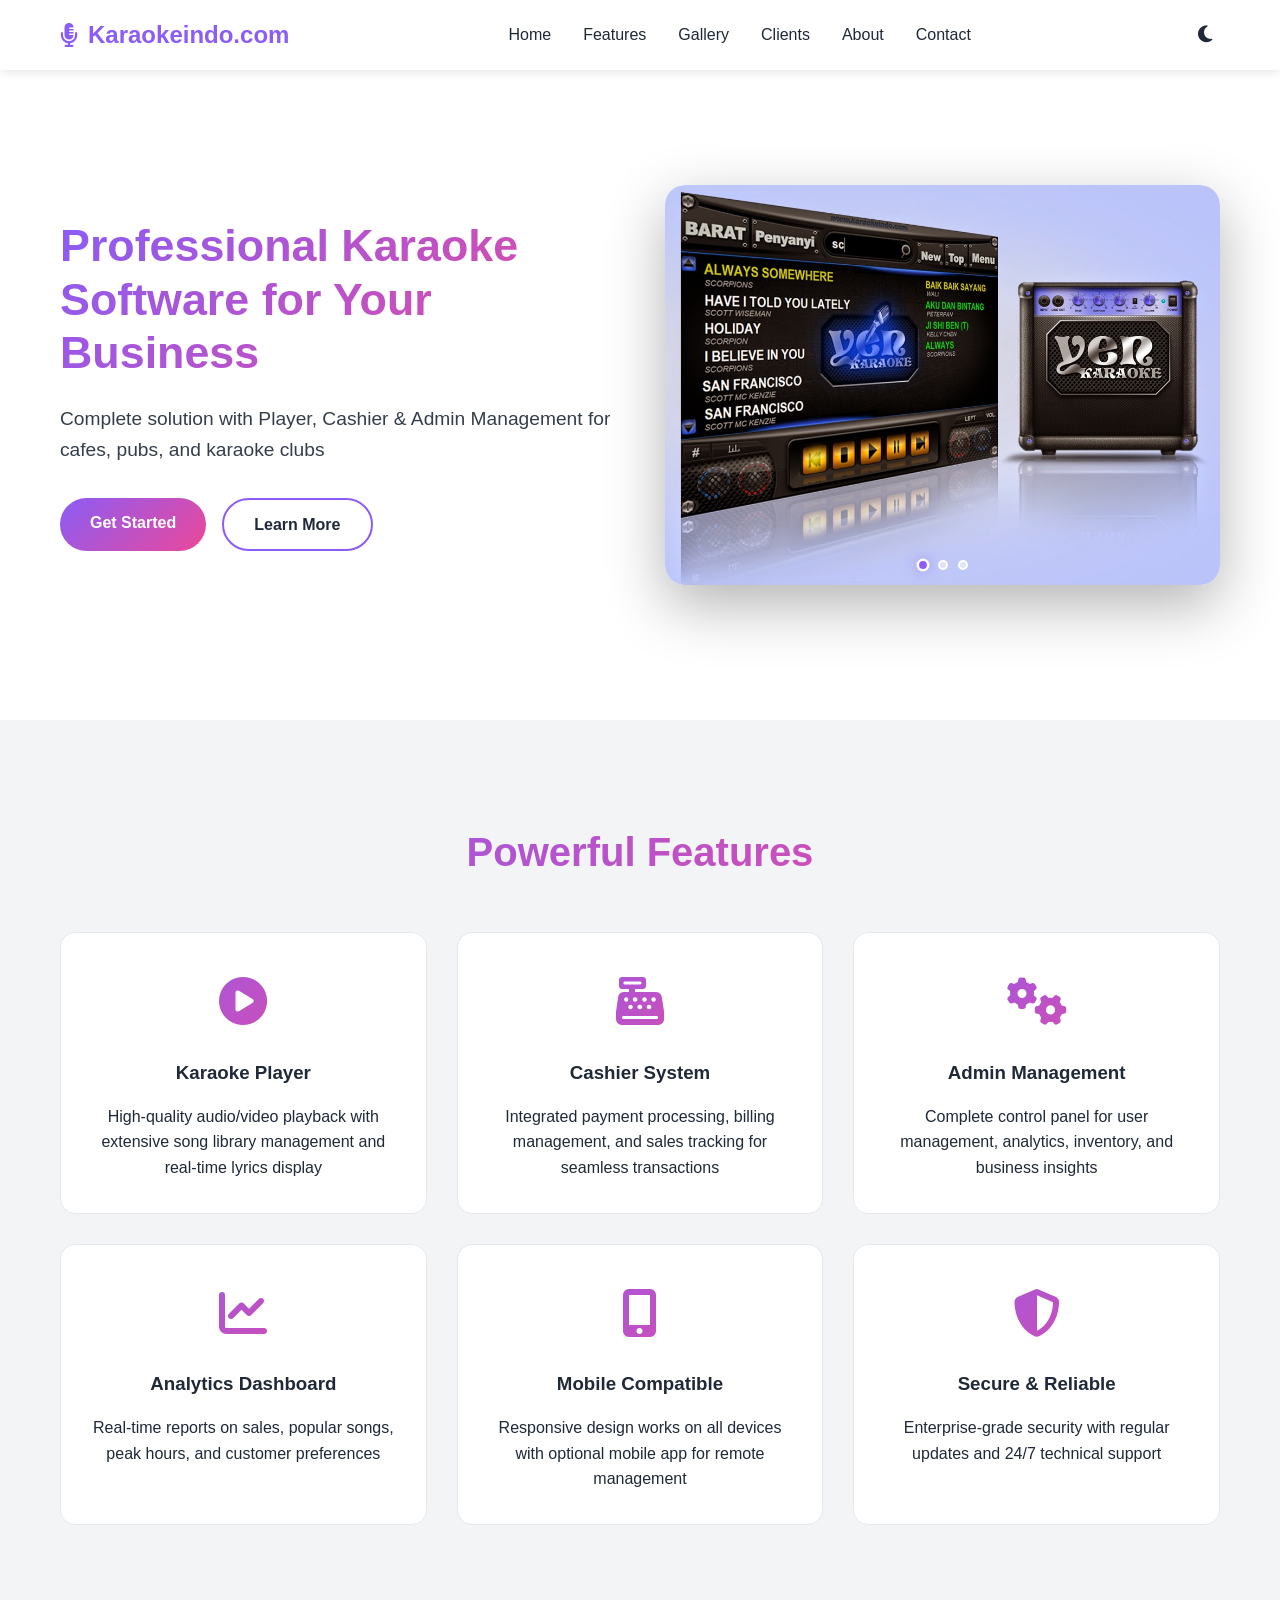
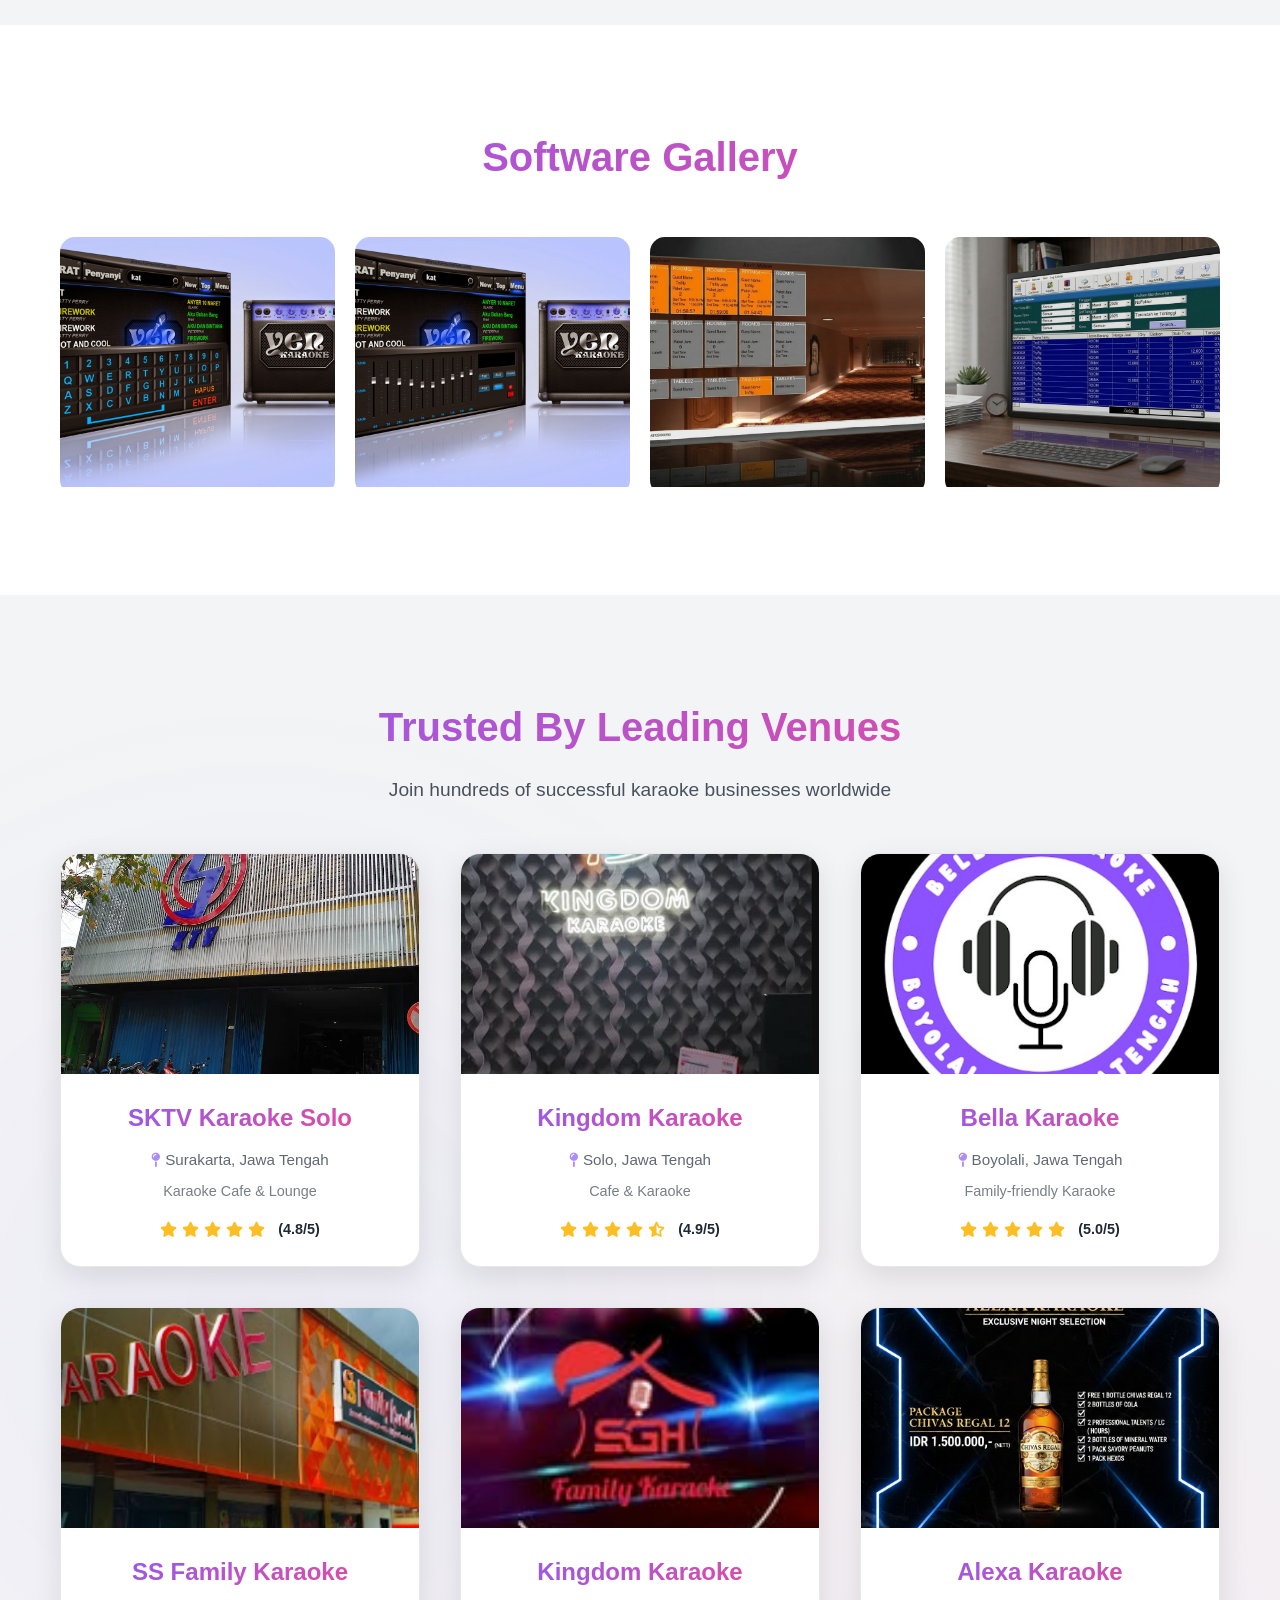
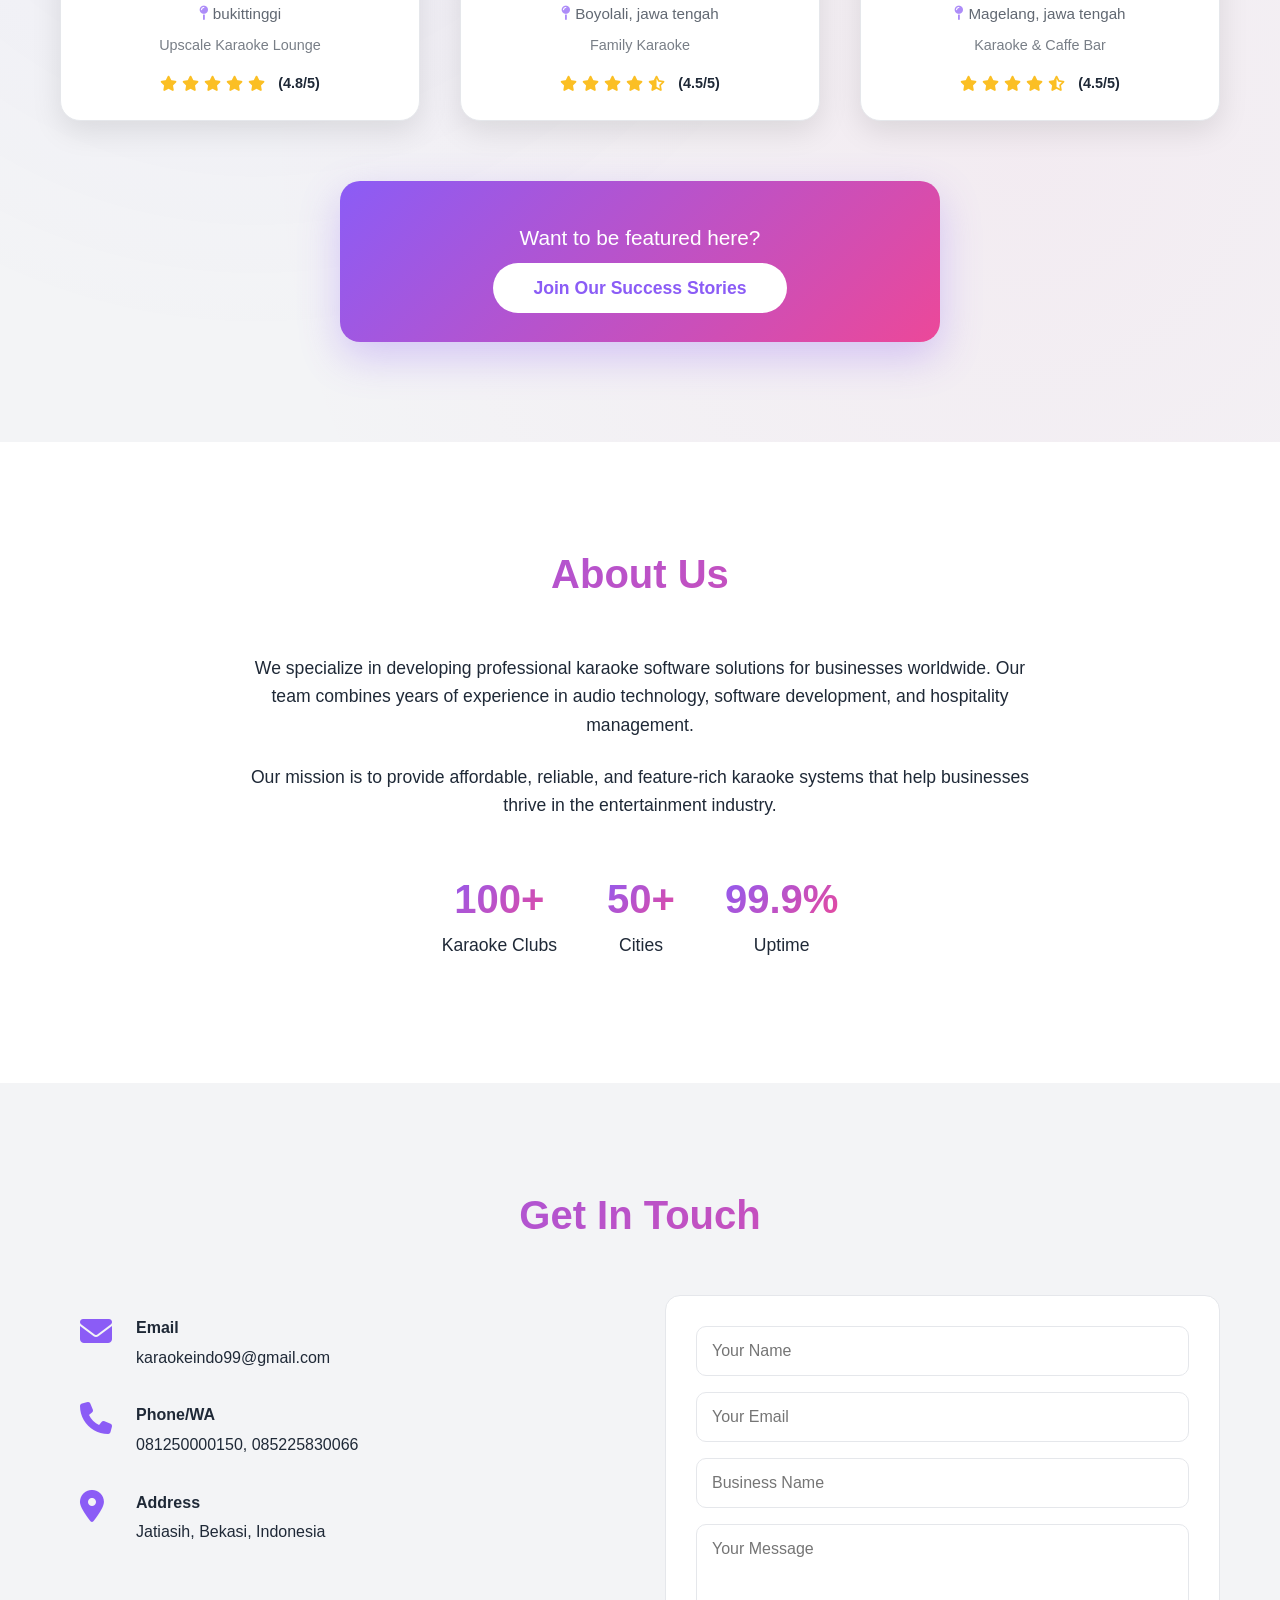
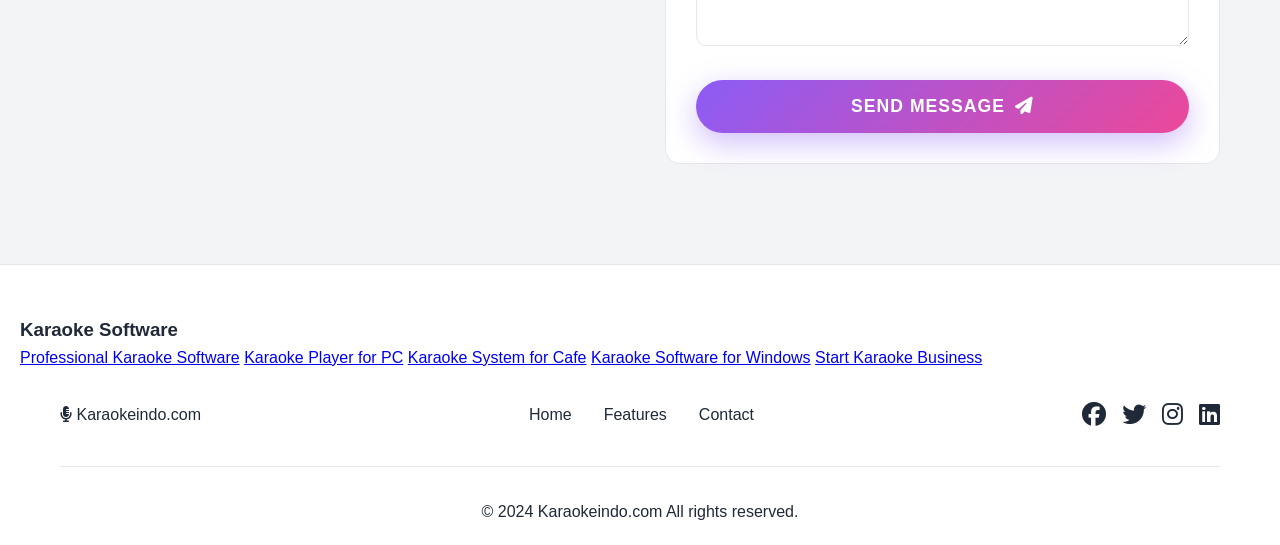
==== index.html @ adefd635 "Update print statement from 'Hello' to 'Goodbye'" ====
<!DOCTYPE html>
<html lang="en">
<head>
    <meta charset="UTF-8">
    <meta name="viewport" content="width=device-width, initial-scale=1.0">
    <meta name="description" content="Professional Karaoke Software for karaoke business.">
    <meta name="keywords" content="karaoke software, karaoke system, karaoke player">
    <meta name="author" content="KaraokeIndo">
    <title>KaraokePro - Professional Karaoke Software Solution</title>
    <link rel="stylesheet" href="style.css">
    <link rel="stylesheet" href="https://cdnjs.cloudflare.com/ajax/libs/font-awesome/6.4.0/css/all.min.css">
</head>
<body>
    <!-- Navigation -->
    <nav class="navbar">
        <div class="nav-container">
            <div class="logo">
                <i class="fas fa-microphone-alt"></i>
                <span>Karaokeindo.com</span>
            </div>
            <ul class="nav-menu">
                <li><a href="#home">Home</a></li>
                <li><a href="#features">Features</a></li>
                <li><a href="#gallery">Gallery</a></li>
                <li><a href="#clients">Clients</a></li>
                <li><a href="#about">About</a></li>
                <li><a href="#contact">Contact</a></li>
            </ul>
            <button class="theme-toggle" id="themeToggle" type="button" aria-label="Toggle theme">
                <i class="fas fa-moon"></i>
            </button>
            <div class="hamburger">
                <span></span>
                <span></span>
                <span></span>
            </div>
        </div>
    </nav>

    <!-- Hero Section -->
    <section id="home" class="hero">
        <div class="hero-content">
            <h1>Professional Karaoke Software for Your Business</h1>
            <p>Complete solution with Player, Cashier & Admin Management for cafes, pubs, and karaoke clubs</p>
            <div class="hero-buttons">
                <a href="#contact" class="btn btn-primary">Get Started</a>
                <a href="#features" class="btn btn-secondary">Learn More</a>
            </div>
        </div>
        
        <!-- Image Slider -->
        <div class="hero-image">
            <div class="image-slider">
                <div class="slider-image active">
                    <img src="images/Software Karaoke.jpg" alt="Karaoke Software">
                </div>
                <div class="slider-image">
                    <img src="images/Software Karaoke1.jpg" alt="Player Interface">
                </div>
                <div class="slider-image">
                    <img src="images/Software Karaoke2.jpg" alt="Cashier Dashboard">
                </div>
            </div>
            
            <!-- Image Slider Dots -->
            <div class="image-slider-dots">
                <span class="dot active" onclick="currentImage(1)"></span>
                <span class="dot" onclick="currentImage(2)"></span>
                <span class="dot" onclick="currentImage(3)"></span>
            </div>
        </div>
    </section>

    <!-- Features Section -->
    <section id="features" class="features">
        <div class="container">
            <h2 class="section-title">Powerful Features</h2>
            <div class="features-grid">
                <div class="feature-card">
                    <div class="feature-icon">
                        <i class="fas fa-play-circle"></i>
                    </div>
                    <h3>Karaoke Player</h3>
                    <p>High-quality audio/video playback with extensive song library management and real-time lyrics display</p>
                </div>
                <div class="feature-card">
                    <div class="feature-icon">
                        <i class="fas fa-cash-register"></i>
                    </div>
                    <h3>Cashier System</h3>
                    <p>Integrated payment processing, billing management, and sales tracking for seamless transactions</p>
                </div>
                <div class="feature-card">
                    <div class="feature-icon">
                        <i class="fas fa-cogs"></i>
                    </div>
                    <h3>Admin Management</h3>
                    <p>Complete control panel for user management, analytics, inventory, and business insights</p>
                </div>
                <div class="feature-card">
                    <div class="feature-icon">
                        <i class="fas fa-chart-line"></i>
                    </div>
                    <h3>Analytics Dashboard</h3>
                    <p>Real-time reports on sales, popular songs, peak hours, and customer preferences</p>
                </div>
                <div class="feature-card">
                    <div class="feature-icon">
                        <i class="fas fa-mobile-alt"></i>
                    </div>
                    <h3>Mobile Compatible</h3>
                    <p>Responsive design works on all devices with optional mobile app for remote management</p>
                </div>
                <div class="feature-card">
                    <div class="feature-icon">
                        <i class="fas fa-shield-alt"></i>
                    </div>
                    <h3>Secure & Reliable</h3>
                    <p>Enterprise-grade security with regular updates and 24/7 technical support</p>
                </div>
            </div>
        </div>
    </section>

    <!-- Gallery Section -->
    <section id="gallery" class="gallery">
        <div class="container">
            <h2 class="section-title">Software Gallery</h2>
            <div class="gallery-grid">
                <div class="gallery-item">
                    <img src="images/Software Karaoke2.jpg" alt="Player Interface">
                    <div class="gallery-overlay">
                        <h4>Player Interface</h4>
                    </div>
                </div>
                <div class="gallery-item">
                    <img src="images/Software Karaoke1.jpg" alt="Player Interface">
                    <div class="gallery-overlay">
                        <h4>Player Interface</h4>
                    </div>
                </div>
                <div class="gallery-item">
                    <img src="images/KasirKaraoke.jpg" alt="Cashier Dashboard">
                    <div class=" gallery-overlay">
                        <h4>Cashier Dashboard</h4>
                    </div>
                </div>
                <div class="gallery-item">
                    <img src="images/AdminKaraoke.jpg" alt="Admin Panel">
                    <div class="gallery-overlay">
                        <h4>Admin Panel</h4>
                    </div>
                </div>
                <!-- <div class="gallery-item">
                    <img src="gallery4.jpg" alt="Analytics">
                    <div class="gallery-overlay">
                        <h4>Analytics</h4>
                    </div> -->
                </div>
            </div>
        </div>
    </section>

    <!-- Clients Section -->
    <section id="clients" class="clients">
        <div class="container">
            <h2 class="section-title">Trusted By Leading Venues</h2>
            <p class="section-subtitle">Join hundreds of successful karaoke businesses worldwide</p>
            
            <div class="clients-grid">
                <!-- Client 1 -->
                <div class="client-card">
                    <div class="client-image">
                        <img src="clients/SKTV_solo.jpg" alt="SKTV Karaoke Solo">
                        <div class="client-overlay">
                            <div class="client-links">
                                <a href="https://maps.app.goo.gl/Pt4Yz8JXYaVW2ELu6" target="_blank" title="View on Google Maps">
                                    <i class="fas fa-map-marker-alt"></i>
                                </a>
                                <a href="https://www.instagram.com/sktv.karaoke/" target="_blank" title="Instagram">
                                    <i class="fab fa-instagram"></i>
                                </a>
                                <a href="https://www.facebook.com/sktv.purwosari.solo" target="_blank" title="Facebook">
                                    <i class="fab fa-facebook"></i>
                                </a>
                                <a href="https://share.google/3PrW9IiRfuXzG1pFW" target="_blank" title="Website">
                                    <i class="fas fa-globe"></i>
                                </a>
                            </div>
                        </div>
                    </div>
                    <div class="client-info">
                        <h3>SKTV Karaoke Solo</h3>
                        <p class="client-location"><i class="fas fa-map-pin"></i> Surakarta, Jawa Tengah</p>
                        <p class="client-type">Karaoke Cafe & Lounge</p>
                        <div class="client-rating">
                            <i class="fas fa-star"></i>
                            <i class="fas fa-star"></i>
                            <i class="fas fa-star"></i>
                            <i class="fas fa-star"></i>
                            <i class="fas fa-star"></i>
                            <span>(4.8/5)</span>
                        </div>
                    </div>
                </div>
    
                <!-- Client 2 -->
                <div class="client-card">
                    <div class="client-image">
                        <img src="clients/Kingdom.jpg" alt="Kingdom Karaoke">
                        <div class="client-overlay">
                            <div class="client-links">
                                <a href="https://maps.app.goo.gl/JB4St58hhqmfkTh68" target="_blank" title="View on Google Maps">
                                    <i class="fas fa-map-marker-alt"></i>
                                </a>
                                <a href="https://www.instagram.com/kingdomkaraoke/" target="_blank" title="Instagram">
                                    <i class="fab fa-instagram"></i>
                                </a>
                                <a href="https://share.google/ZJ3UefNq8ngmqKGeq" target="_blank" title="Facebook">
                                    <i class="fab fa-facebook"></i>
                                </a>
                                <a href="https://share.google/ZJ3UefNq8ngmqKGeq" target="_blank" title="Website">
                                    <i class="fas fa-globe"></i>
                                </a>
                            </div>
                        </div>
                    </div>
                    <div class="client-info">
                        <h3>Kingdom Karaoke</h3>
                        <p class="client-location"><i class="fas fa-map-pin"></i> Solo, Jawa Tengah</p>
                        <p class="client-type">Cafe & Karaoke</p>
                        <div class="client-rating">
                            <i class="fas fa-star"></i>
                            <i class="fas fa-star"></i>
                            <i class="fas fa-star"></i>
                            <i class="fas fa-star"></i>
                            <i class="fas fa-star-half-alt"></i>
                            <span>(4.9/5)</span>
                        </div>
                    </div>
                </div>
    
                <!-- Client 3 -->
                <div class="client-card">
                    <div class="client-image">
                        <img src="clients/bella.jpg" alt="Bella Karaoke">
                        <div class="client-overlay">
                            <div class="client-links">
                                <a href="https://maps.google.com/?q=VoiceBox+Club+Tokyo" target="_blank" title="View on Google Maps">
                                    <i class="fas fa-map-marker-alt"></i>
                                </a>
                                <a href="https://www.instagram.com/bellafamilykaraoke/" target="_blank" title="Instagram">
                                    <i class="fab fa-instagram"></i>
                                </a>
                                <a href="https://share.google/d4yid9RmnCde6lwqP" target="_blank" title="Facebook">
                                    <i class="fab fa-facebook"></i>
                                </a>
                                <a href="https://share.google/d4yid9RmnCde6lwqP" target="_blank" title="Website">
                                    <i class="fas fa-globe"></i>
                                </a>
                            </div>
                        </div>
                    </div>
                    <div class="client-info">
                        <h3>Bella Karaoke</h3>
                        <p class="client-location"><i class="fas fa-map-pin"></i> Boyolali, Jawa Tengah</p>
                        <p class="client-type">Family-friendly Karaoke</p>
                        <div class="client-rating">
                            <i class="fas fa-star"></i>
                            <i class="fas fa-star"></i>
                            <i class="fas fa-star"></i>
                            <i class="fas fa-star"></i>
                            <i class="fas fa-star"></i>
                            <span>(5.0/5)</span>
                        </div>
                    </div>
                </div>
    
                <!-- Client 4 -->
                <div class="client-card">
                    <div class="client-image">
                        <img src="clients/SS.jpg" alt="SS Family Karaoke">
                        <div class="client-overlay">
                            <div class="client-links">
                                <a href="https://maps.app.goo.gl/U84m5ZDRnQJ9tamm8" target="_blank" title="View on Google Maps">
                                    <i class="fas fa-map-marker-alt"></i>
                                </a>
                                <a href="https://www.instagram.com/explore/locations/2045974435620761/ss-family-karaoke-bukittinggi/" target="_blank" title="Instagram">
                                    <i class="fab fa-instagram"></i>
                                </a>
                                <a href="https://www.tiktok.com/discover/ss-family-karaoke-bukittinggi" target="_blank" title="tiktok">
                                    <i class="fab fa-tiktok"></i>
                                </a>
                                <a href="https://share.google/7pJGUZ0QpkW3JXHjw" target="_blank" title="Website">
                                    <i class="fas fa-globe"></i>
                                </a>
                            </div>
                        </div>
                    </div>
                    <div class="client-info">
                        <h3>SS Family Karaoke</h3>
                        <p class="client-location"><i class="fas fa-map-pin"></i> bukittinggi</p>
                        <p class="client-type">Upscale Karaoke Lounge</p>
                        <div class="client-rating">
                            <i class="fas fa-star"></i>
                            <i class="fas fa-star"></i>
                            <i class="fas fa-star"></i>
                            <i class="fas fa-star"></i>
                            <i class="fas fa-star"></i>
                            <span>(4.8/5)</span>
                        </div>
                    </div>
                </div>

                <!-- Client 5 -->
                <div class="client-card">
                    <div class="client-image">
                        <img src="clients/sgh.jpg" alt="SGH Karaoke">
                        <div class="client-overlay">
                            <div class="client-links">
                                <a href="https://maps.app.goo.gl/JB4St58hhqmfkTh68" target="_blank" title="View on Google Maps">
                                    <i class="fas fa-map-marker-alt"></i>
                                </a>
                                <a href="https://www.instagram.com/sgh.karaoke_/" target="_blank" title="Instagram">
                                    <i class="fab fa-instagram"></i>
                                </a>
                                <a href="https://www.facebook.com/sgh.familykaraoke/" target="_blank" title="Facebook">
                                    <i class="fab fa-facebook"></i>
                                </a>
                                <a href="https://share.google/f9ieELpG9HrLdpiuo" target="_blank" title="Website">
                                    <i class="fas fa-globe"></i>
                                </a>
                            </div>
                        </div>
                    </div>
                    <div class="client-info">
                        <h3>Kingdom Karaoke</h3>
                        <p class="client-location"><i class="fas fa-map-pin"></i> Boyolali, jawa tengah</p>
                        <p class="client-type">Family Karaoke</p>
                        <div class="client-rating">
                            <i class="fas fa-star"></i>
                            <i class="fas fa-star"></i>
                            <i class="fas fa-star"></i>
                            <i class="fas fa-star"></i>
                            <i class="fas fa-star-half-alt"></i>
                            <span>(4.5/5)</span>
                        </div>
                    </div>
                </div>

                <!-- Client 6 -->
                <div class="client-card">
                    <div class="client-image">
                        <img src="clients/Alexa.jpg" alt="Alexa Karaoke">
                        <div class="client-overlay">
                            <div class="client-links">
                                <a href="https://maps.app.goo.gl/JB4St58hhqmfkTh68" target="_blank" title="View on Google Maps">
                                    <i class="fas fa-map-marker-alt"></i>
                                </a>
                                <a href="https://www.instagram.com/alexa_magelang/" target="_blank" title="Instagram">
                                    <i class="fab fa-instagram"></i>
                                </a>
                                <a href="https://www.tiktok.com/@alexakarokemagelang" target="_blank" title="TikTok">
                                    <i class="fab fa-tiktok"></i>
                                </a>
                                <a href="https://www.facebook.com/Alexakaraoke.org" target="_blank" title="Facebook">
                                    <i class="fab fa-facebook"></i>
                                </a>
                            </div>
                        </div>
                    </div>
                    <div class="client-info">
                        <h3>Alexa Karaoke</h3>
                        <p class="client-location"><i class="fas fa-map-pin"></i> Magelang, jawa tengah</p>
                        <p class="client-type">Karaoke & Caffe Bar</p>
                        <div class="client-rating">
                            <i class="fas fa-star"></i>
                            <i class="fas fa-star"></i>
                            <i class="fas fa-star"></i>
                            <i class="fas fa-star"></i>
                            <i class="fas fa-star-half-alt"></i>
                            <span>(4.5/5)</span>
                        </div>
                    </div>
                </div>
            </div>
    
            <!-- CTA Button -->
            <div class="clients-cta">
                <p>Want to be featured here?</p>
                <a href="#contact" class="btn btn-primary">Join Our Success Stories</a>
            </div>
        </div>
    </section>

    <!-- About Section -->
    <section id="about" class="about">
        <div class="container">
            <h2 class="section-title">About Us</h2>
            <div class="about-content">
                <div class="about-text">
                    <p>We specialize in developing professional karaoke software solutions for businesses worldwide. Our team combines years of experience in audio technology, software development, and hospitality management.</p>
                    <p>Our mission is to provide affordable, reliable, and feature-rich karaoke systems that help businesses thrive in the entertainment industry.</p>
                    <div class="stats">
                        <div class="stat-item">
                            <h3>100+</h3>
                            <p>Karaoke Clubs</p>
                        </div>
                        <div class="stat-item">
                            <h3>50+</h3>
                            <p>Cities</p>
                        </div>
                        <div class="stat-item">
                            <h3>99.9%</h3>
                            <p>Uptime</p>
                        </div>
                    </div>
                </div>
            </div>
        </div>
    </section>
    
    <!-- Contact Section -->
    <section id="contact" class="contact">
        <div class="container">
            <h2 class="section-title">Get In Touch</h2>
            <div class="contact-wrapper">
                <div class="contact-info">
                    <div class="contact-item">
                        <i class="fas fa-envelope"></i>
                        <div>
                            <h4>Email</h4>
                            <p>karaokeindo99@gmail.com</p>
                        </div>
                    </div>
                    <div class="contact-item">
                        <i class="fas fa-phone"></i>
                        <div>
                            <h4>Phone/WA</h4>
                            <p>081250000150, 085225830066</p>
                        </div>
                    </div>
                    <div class="contact-item">
                        <i class="fas fa-map-marker-alt"></i>
                        <div>
                            <h4>Address</h4>
                            <p>Jatiasih, Bekasi, Indonesia</p>
                        </div>
                    </div>
                </div>
                <form class="contact-form" id="contactForm" name="contact" method="POST" action="https://formspree.io/f/xeergzgd">
                    <div class="form-group">
                        <input type="text" name="user_name" placeholder="Your Name" required>
                    </div>
                    <div class="form-group">
                        <input type="email" name="user_email" placeholder="Your Email" required>
                    </div>
                    <div class="form-group">
                        <input type="text" name="business_name" placeholder="Business Name">
                    </div>
                    <div class="form-group">
                        <textarea name="message" placeholder="Your Message" rows="5" required></textarea>
                    </div>
                    <button type="submit" class="btn btn-primary submit-btn">
                        <span>Send Message</span>
                        <i class="fas fa-paper-plane"></i>
                    </button>
                </form>
            </div>
        </div>
    </section>

    <!-- Footer -->
    <footer class="footer">
        <h3>Karaoke Software</h3>

                    <a href="karaoke-software.html">Professional Karaoke Software</a>
                    <a href="karaoke-player.html">Karaoke Player for PC</a>
                    <a href="karaoke-system-for-cafe.html">Karaoke System for Cafe</a>
                    <a href="karaoke-software-windows.html">Karaoke Software for Windows</a>
                    <a href="karaoke-business.html">Start Karaoke Business</a>
        <br></br>
        <div class="container">
            <div class="footer-content">
                <div class="footer-logo">
                    <i class="fas fa-microphone-alt"></i>
                    <span>Karaokeindo.com</span>
                </div>
                <div class="footer-links">
                    <a href="#home">Home</a>
                    <a href="#features">Features</a>
                    <a href="#contact">Contact</a>
                </div>
                <div class="footer-social">
                    <a href="#"><i class="fab fa-facebook"></i></a>
                    <a href="#"><i class="fab fa-twitter"></i></a>
                    <a href="#"><i class="fab fa-instagram"></i></a>
                    <a href="#"><i class="fab fa-linkedin"></i></a>
                </div>
            </div>
            <div class="footer-bottom">
                <p>&copy; 2024 Karaokeindo.com All rights reserved.</p>
            </div>
        </div>
    </footer>

    <script src="script.js"></script>
</body>

</html>
---- style.css ----
/* CSS Variables for Theme */
:root {
    --primary-color: #8b5cf6;
    --secondary-color: #ec4899;
    --accent-color: #06b6d4;
    --bg-color: #ffffff;
    --text-color: #1f2937;
    --card-bg: #f3f4f6;
    --nav-bg: rgba(255, 255, 255, 0.95);
    --border-color: #e5e7eb;
}

[data-theme="dark"] {
    --bg-color: #0f172a;
    --text-color: #f1f5f9;
    --card-bg: #1e293b;
    --nav-bg: rgba(15, 23, 42, 0.95);
    --border-color: #334155;
}

* {
    margin: 0;
    padding: 0;
    box-sizing: border-box;
}

body {
    font-family: 'Segoe UI', Tahoma, Geneva, Verdana, sans-serif;
    background-color: var(--bg-color);
    color: var(--text-color);
    transition: all 0.3s ease;
    line-height: 1.6;
}

.container {
    max-width: 1200px;
    margin: 0 auto;
    padding: 0 20px;
}

/* Navigation */
.navbar {
    position: fixed;
    top: 0;
    width: 100%;
    background: var(--nav-bg);
    backdrop-filter: blur(10px);
    z-index: 1000;
    padding: 1rem 0;
    box-shadow: 0 2px 10px rgba(0,0,0,0.1);
}

.nav-container {
    max-width: 1200px;
    margin: 0 auto;
    padding: 0 20px;
    display: flex;
    justify-content: space-between;
    align-items: center;
}

.logo {
    display: flex;
    align-items: center;
    gap: 10px;
    font-size: 1.5rem;
    font-weight: bold;
    color: var(--primary-color);
}

.nav-menu {
    display: flex;
    list-style: none;
    gap: 2rem;
}

.nav-menu a {
    text-decoration: none;
    color: var(--text-color);
    font-weight: 500;
    transition: color 0.3s;
}

.nav-menu a:hover {
    color: var(--primary-color);
}

.theme-toggle {
    background: none;
    border: none;
    cursor: pointer;
    font-size: 1.2rem;
    color: var(--text-color);
    padding: 0.5rem;
    border-radius: 50%;
    transition: all 0.3s;
}

.theme-toggle:hover {
    background: var(--card-bg);
}

.hamburger {
    display: none;
    flex-direction: column;
    gap: 5px;
    cursor: pointer;
}

.hamburger span {
    width: 25px;
    height: 3px;
    background: var(--text-color);
    border-radius: 2px;
}

/* ========== HERO SECTION ========== */
.hero {
    padding: 150px 20px 100px;
    display: grid;
    grid-template-columns: 1fr 1fr; /* Equal space for text and image */
    gap: 50px;
    align-items: center;
    max-width: 1200px;
    margin: 0 auto;
    min-height: 80vh; /* Ensures both sides are visible */
}

/* Hero Content (Left Side) */
.hero-content {
    display: flex;
    flex-direction: column;
    justify-content: center;
    z-index: 2;
}

.hero-content h1 {
    font-size: 2.8rem;
    margin-bottom: 1.5rem;
    background: linear-gradient(135deg, var(--primary-color), var(--secondary-color));
    -webkit-background-clip: text;
    -webkit-text-fill-color: transparent;
    background-clip: text;
    line-height: 1.2;
}

.hero-content p {
    font-size: 1.2rem;
    margin-bottom: 2rem;
    opacity: 0.9;
    line-height: 1.6;
    color: var(--text-color);
}

.hero-buttons {
    display: flex;
    gap: 1rem;
    flex-wrap: wrap;
}

.btn {
    padding: 12px 30px;
    border-radius: 50px;
    text-decoration: none;
    font-weight: 600;
    transition: all 0.3s;
    border: none;
    cursor: pointer;
}

.btn-primary {
    background: linear-gradient(135deg, var(--primary-color), var(--secondary-color));
    color: white;
}

.btn-primary:hover {
    transform: translateY(-2px);
    box-shadow: 0 10px 20px rgba(139, 92, 246, 0.3);
}

.btn-secondary {
    background: transparent;
    color: var(--text-color);
    border: 2px solid var(--primary-color);
}

.btn-secondary:hover {
    background: var(--primary-color);
    color: white;
}
/* Hero Image Slider (Right Side) */
.hero-image {
    position: relative;
    width: 100%;
    max-width: 600px; /* Prevents image from getting too large */
    margin: 0 auto;
}

.image-slider {
    position: relative;
    width: 100%;
    height: 400px; /* Fixed height for consistency */
    border-radius: 20px;
    overflow: hidden;
    box-shadow: 0 20px 60px rgba(0, 0, 0, 0.3);
    background: var(--card-bg);
}

.slider-image {
    position: absolute;
    top: 0;
    left: 0;
    width: 100%;
    height: 100%;
    opacity: 0;
    visibility: hidden;
    transition: opacity 0.8s ease-in-out, visibility 0.8s;
}

.slider-image.active {
    opacity: 1;
    visibility: visible;
    z-index: 1;
}

.slider-image img {
    width: 100%;
    height: 100%;
    object-fit: cover; /* Ensures image fills without distortion */
    border-radius: 20px;
}

/* Image Slider Dots */
.image-slider-dots {
    position: absolute;
    bottom: 15px;
    left: 50%;
    transform: translateX(-50%);
    display: flex;
    gap: 10px;
    z-index: 10;
}

.image-slider-dots .dot {
    width: 10px;
    height: 10px;
    border-radius: 50%;
    background: rgba(255, 255, 255, 0.5);
    cursor: pointer;
    transition: all 0.3s ease;
    border: 2px solid white;
}

.image-slider-dots .dot:hover {
    background: rgba(255, 255, 255, 0.8);
    transform: scale(1.2);
}

.image-slider-dots .dot.active {
    background: var(--primary-color);
    transform: scale(1.3);
    box-shadow: 0 0 10px rgba(139, 92, 246, 0.5);
}

/* Responsive - Mobile */
@media (max-width: 768px) {
    .hero {
        grid-template-columns: 1fr; /* Stack on mobile */
        text-align: center;
        padding-top: 100px;
        gap: 40px;
        min-height: auto;
    }
    
    .hero-content {
        align-items: center;
    }
    
    .hero-content h1 {
        font-size: 2rem;
    }
    
    .hero-content p {
        font-size: 1rem;
    }
    
    .hero-buttons {
        justify-content: center;
    }
    
    .hero-image {
        max-width: 100%;
    }
    
    .image-slider {
        height: 280px;
    }
}

/* Dark Mode Adjustments */
[data-theme="dark"] .image-slider-dots .dot {
    background: rgba(0, 0, 0, 0.5);
    border-color: rgba(255, 255, 255, 0.3);
}

[data-theme="dark"] .image-slider-dots .dot.active {
    background: var(--primary-color);
    border-color: white;
} 

/* Dark mode adjustments */
[data-theme="dark"] .dot {
    background: rgba(0, 0, 0, 0.5);
}

[data-theme="dark"] .dot.active {
    background: var(--primary-color);
}

/* Features Section */
.features {
    padding: 100px 20px;
    background: var(--card-bg);
}

.section-title {
    text-align: center;
    font-size: 2.5rem;
    margin-bottom: 3rem;
    background: linear-gradient(135deg, var(--primary-color), var(--secondary-color));
    -webkit-background-clip: text;
    -webkit-text-fill-color: transparent;
    background-clip: text;
}

.features-grid {
    display: grid;
    grid-template-columns: repeat(auto-fit, minmax(300px, 1fr));
    gap: 30px;
    max-width: 1200px;
    margin: 0 auto;
}

.feature-card {
    background: var(--bg-color);
    padding: 2rem;
    border-radius: 15px;
    text-align: center;
    transition: all 0.3s;
    border: 1px solid var(--border-color);
}

.feature-card:hover {
    transform: translateY(-10px);
    box-shadow: 0 20px 40px rgba(0,0,0,0.1);
}

.feature-icon {
    font-size: 3rem;
    margin-bottom: 1rem;
    background: linear-gradient(135deg, var(--primary-color), var(--secondary-color));
    -webkit-background-clip: text;
    -webkit-text-fill-color: transparent;
    background-clip: text;
}

.feature-card h3 {
    margin-bottom: 1rem;
}

/* Gallery Section */
.gallery {
    padding: 100px 20px;
}

.gallery-grid {
    display: grid;
    grid-template-columns: repeat(auto-fit, minmax(250px, 1fr));
    gap: 20px;
    max-width: 1200px;
    margin: 0 auto;
}

.gallery-item {
    position: relative;
    border-radius: 15px;
    overflow: hidden;
    cursor: pointer;
}

.gallery-item img {
    width: 100%;
    height: 250px;
    object-fit: cover;
    transition: transform 0.3s;
}

.gallery-item:hover img {
    transform: scale(1.1);
}

.gallery-overlay {
    position: absolute;
    bottom: 0;
    left: 0;
    right: 0;
    background: linear-gradient(transparent, rgba(0,0,0,0.8));
    padding: 20px;
    color: white;
    transform: translateY(100%);
    transition: transform 0.3s;
}

.gallery-item:hover .gallery-overlay {
    transform: translateY(0);
}

/* Clients Section */
.clients {
    padding: 100px 20px;
    background: var(--card-bg);
    position: relative;
    overflow: hidden;
}

/* Add subtle background pattern */
.clients::before {
    content: '';
    position: absolute;
    top: 0;
    left: 0;
    right: 0;
    bottom: 0;
    background: 
        radial-gradient(circle at 20% 50%, rgba(139, 92, 246, 0.05) 0%, transparent 50%),
        radial-gradient(circle at 80% 80%, rgba(236, 72, 153, 0.05) 0%, transparent 50%);
    pointer-events: none;
}

.clients .container {
    position: relative;
    z-index: 1;
}

.section-subtitle {
    text-align: center;
    font-size: 1.2rem;
    color: var(--text-color);
    opacity: 0.8;
    margin-top: -2rem;
    margin-bottom: 3rem;
}

.clients-grid {
    display: grid;
    grid-template-columns: repeat(auto-fit, minmax(280px, 1fr));
    gap: 40px;
    max-width: 1200px;
    margin: 0 auto 60px;
}

.client-card {
    background: var(--bg-color);
    border-radius: 20px;
    overflow: hidden;
    box-shadow: 0 10px 30px rgba(0, 0, 0, 0.1);
    transition: all 0.4s cubic-bezier(0.175, 0.885, 0.32, 1.275);
    border: 1px solid var(--border-color);
}

.client-card:hover {
    transform: translateY(-15px) scale(1.02);
    box-shadow: 0 20px 50px rgba(139, 92, 246, 0.2);
}

.client-image {
    position: relative;
    height: 220px;
    overflow: hidden;
}

.client-image img {
    width: 100%;
    height: 100%;
    object-fit: cover;
    transition: transform 0.5s ease;
}

.client-card:hover .client-image img {
    transform: scale(1.15);
}

.client-overlay {
    position: absolute;
    top: 0;
    left: 0;
    right: 0;
    bottom: 0;
    background: linear-gradient(
        to bottom,
        rgba(139, 92, 246, 0.8),
        rgba(236, 72, 153, 0.8)
    );
    display: flex;
    align-items: center;
    justify-content: center;
    opacity: 0;
    transition: opacity 0.3s ease;
}

.client-card:hover .client-overlay {
    opacity: 1;
}

.client-links {
    display: flex;
    gap: 15px;
    transform: translateY(20px);
    transition: transform 0.3s ease;
}

.client-card:hover .client-links {
    transform: translateY(0);
}

.client-links a {
    width: 50px;
    height: 50px;
    background: white;
    border-radius: 50%;
    display: flex;
    align-items: center;
    justify-content: center;
    color: var(--primary-color);
    font-size: 1.3rem;
    transition: all 0.3s ease;
    box-shadow: 0 5px 15px rgba(0, 0, 0, 0.2);
}

.client-links a:hover {
    background: var(--bg-color);
    color: var(--secondary-color);
    transform: translateY(-5px) rotate(360deg);
}

.client-links a:nth-child(2):hover {
    color: #E4405F; /* Instagram color */
}

.client-links a:nth-child(3):hover {
    color: #1877F2; /* Facebook color */
}

.client-links a:nth-child(4):hover {
    color: #1DA1F2; /* Twitter color */
}

.client-info {
    padding: 25px;
    text-align: center;
}

.client-info h3 {
    font-size: 1.5rem;
    margin-bottom: 10px;
    color: var(--text-color);
    background: linear-gradient(135deg, var(--primary-color), var(--secondary-color));
    -webkit-background-clip: text;
    -webkit-text-fill-color: transparent;
    background-clip: text;
}

.client-location {
    color: var(--text-color);
    opacity: 0.7;
    font-size: 0.95rem;
    margin-bottom: 8px;
    display: flex;
    align-items: center;
    justify-content: center;
    gap: 5px;
}

.client-location i {
    font-size: 0.9rem;
    color: var(--primary-color);
}

.client-type {
    color: var(--text-color);
    opacity: 0.6;
    font-size: 0.9rem;
    margin-bottom: 15px;
}

.client-rating {
    display: flex;
    align-items: center;
    justify-content: center;
    gap: 5px;
    color: #FBBF24; /* Gold color */
    font-size: 0.9rem;
}

.client-rating i {
    font-size: 0.95rem;
}

.client-rating span {
    color: var(--text-color);
    margin-left: 8px;
    font-weight: 600;
}

/* CTA Section */
.clients-cta {
    text-align: center;
    padding: 40px;
    background: linear-gradient(135deg, var(--primary-color), var(--secondary-color));
    border-radius: 20px;
    color: white;
    max-width: 600px;
    margin: 0 auto;
    box-shadow: 0 15px 40px rgba(139, 92, 246, 0.3);
}

.clients-cta p {
    font-size: 1.3rem;
    margin-bottom: 20px;
    font-weight: 500;
}

.clients-cta .btn {
    background: white;
    color: var(--primary-color);
    font-weight: 700;
    padding: 15px 40px;
    font-size: 1.1rem;
}

.clients-cta .btn:hover {
    background: var(--bg-color);
    transform: translateY(-3px);
    box-shadow: 0 10px 25px rgba(0, 0, 0, 0.2);
}

/* Responsive */
@media (max-width: 768px) {
    .clients-grid {
        grid-template-columns: 1fr;
        gap: 30px;
    }
    
    .section-subtitle {
        margin-top: -1.5rem;
    }
    
    .client-links a {
        width: 45px;
        height: 45px;
        font-size: 1.1rem;
    }
    
    .clients-cta {
        padding: 30px 20px;
    }
    
    .clients-cta p {
        font-size: 1.1rem;
    }
}

/* Animation */
@keyframes fadeInUp {
    from {
        opacity: 0;
        transform: translateY(30px);
    }
    to {
        opacity: 1;
        transform: translateY(0);
    }
}

.client-card {
    animation: fadeInUp 0.6s ease forwards;
}

.client-card:nth-child(1) { animation-delay: 0.1s; }
.client-card:nth-child(2) { animation-delay: 0.2s; }
.client-card:nth-child(3) { animation-delay: 0.3s; }
.client-card:nth-child(4) { animation-delay: 0.4s; }

/* About Section */
.about {
    padding: 100px 20px;
}

.about-content {
    max-width: 800px;
    margin: 0 auto;
    text-align: center;
}

.about-text p {
    margin-bottom: 1.5rem;
    font-size: 1.1rem;
}

.stats {
    display: flex;
    justify-content: center;
    gap: 50px;
    margin-top: 3rem;
}

.stat-item h3 {
    font-size: 2.5rem;
    background: linear-gradient(135deg, var(--primary-color), var(--secondary-color));
    -webkit-background-clip: text;
    -webkit-text-fill-color: transparent;
    background-clip: text;
}

/* Contact Section */
.contact {
    padding: 100px 20px;
    background: var(--card-bg);
}

.contact-wrapper {
    display: grid;
    grid-template-columns: 1fr 1fr;
    gap: 50px;
    max-width: 1200px;
    margin: 0 auto;
    align-items: start; /* Important: prevents stretching */
}

.contact-info {
    display: flex;
    flex-direction: column;
    gap: 2rem;
    padding: 20px;
}

.contact-item {
    display: flex;
    align-items: flex-start;
    gap: 1rem;
}

.contact-item i {
    font-size: 2rem;
    color: var(--primary-color);
    min-width: 40px;
}

.contact-item h4 {
    margin-bottom: 0.25rem;
}

.contact-form {
    display: flex;
    flex-direction: column;
    gap: 1rem;
    background: var(--bg-color);
    padding: 30px;
    border-radius: 15px;
    border: 1px solid var(--border-color);
}

.form-group input,
.form-group textarea {
    width: 100%;
    padding: 15px;
    border: 1px solid var(--border-color);
    border-radius: 10px;
    background: var(--bg-color);
    color: var(--text-color);
    font-size: 1rem;
    font-family: inherit;
}

.form-group input:focus,
.form-group textarea:focus {
    outline: none;
    border-color: var(--primary-color);
    box-shadow: 0 0 0 3px rgba(139, 92, 246, 0.1);
}

.form-group textarea {
    resize: vertical;
    min-height: 120px;
}

.contact-form button {
    width: 100%;
    margin-top: 10px;
}

/* Responsive - Mobile */
@media (max-width: 768px) {
    .contact-wrapper {
        grid-template-columns: 1fr; /* Stack on mobile */
        gap: 30px;
    }
    
    .contact-info {
        order: 2; /* Put info below form on mobile */
    }
    
    .contact-form {
        order: 1;
    }
}

/* Footer */
.footer {
    padding: 50px 20px 20px;
    background: var(--bg-color);
    border-top: 1px solid var(--border-color);
}

.footer-content {
    display: flex;
    justify-content: space-between;
    align-items: center;
    max-width: 1200px;
    margin: 0 auto;
    flex-wrap: wrap;
    gap: 2rem;
}

.footer-links {
    display: flex;
    gap: 2rem;
}

.footer-links a {
    text-decoration: none;
    color: var(--text-color);
}

.footer-social {
    display: flex;
    gap: 1rem;
}

.footer-social a {
    color: var(--text-color);
    font-size: 1.5rem;
    transition: color 0.3s;
}

.footer-social a:hover {
    color: var(--primary-color);
}

.footer-bottom {
    text-align: center;
    margin-top: 2rem;
    padding-top: 2rem;
    border-top: 1px solid var(--border-color);
}

/* Responsive */
@media (max-width: 768px) {
    .nav-menu {
        display: none;
    }
    
    .hamburger {
        display: flex;
    }
    
    .hero {
        grid-template-columns: 1fr;
        text-align: center;
        padding-top: 100px;
    }
    
    .hero-buttons {
        justify-content: center;
    }
    
    .contact-wrapper {
        grid-template-columns: 1fr;
    }
    
    .stats {
        flex-direction: column;
        gap: 20px;
    }
    
    .footer-content {
        flex-direction: column;
        text-align: center;
    }
}

/* ========== ENHANCED SUBMIT BUTTON ========== */
.submit-btn {
    position: relative;
    background: linear-gradient(135deg, var(--primary-color), var(--secondary-color));
    color: white;
    border: none;
    padding: 16px 40px;
    font-size: 1.1rem;
    font-weight: 600;
    border-radius: 50px;
    cursor: pointer;
    overflow: hidden;
    transition: all 0.4s ease;
    box-shadow: 0 10px 30px rgba(139, 92, 246, 0.4);
    display: inline-flex;
    align-items: center;
    justify-content: center;
    gap: 10px;
    text-transform: uppercase;
    letter-spacing: 1px;
}

.submit-btn span {
    position: relative;
    z-index: 2;
}

.submit-btn i {
    position: relative;
    z-index: 2;
    transition: transform 0.4s ease;
}

/* Shine effect */
.submit-btn::before {
    content: '';
    position: absolute;
    top: 0;
    left: -100%;
    width: 100%;
    height: 100%;
    background: linear-gradient(
        90deg,
        transparent,
        rgba(255, 255, 255, 0.3),
        transparent
    );
    transition: left 0.6s ease;
    z-index: 1;
}

/* Glow effect */
.submit-btn::after {
    content: '';
    position: absolute;
    top: 50%;
    left: 50%;
    width: 0;
    height: 0;
    background: rgba(255, 255, 255, 0.2);
    border-radius: 50%;
    transform: translate(-50%, -50%);
    transition: width 0.6s ease, height 0.6s ease;
    z-index: 1;
}

/* Hover effects */
.submit-btn:hover {
    transform: translateY(-5px);
    box-shadow: 0 15px 40px rgba(139, 92, 246, 0.6);
}

.submit-btn:hover::before {
    left: 100%;
}

.submit-btn:hover::after {
    width: 300px;
    height: 300px;
}

.submit-btn:hover i {
    transform: translateX(5px) rotate(-10deg);
}

/* Active/Click effect */
.submit-btn:active {
    transform: translateY(-2px);
    box-shadow: 0 8px 25px rgba(139, 92, 246, 0.5);
}

/* Loading state */
.submit-btn.loading {
    pointer-events: none;
    opacity: 0.8;
}

.submit-btn.loading span,
.submit-btn.loading i {
    opacity: 0;
}

.submit-btn.loading::after {
    content: '';
    position: absolute;
    width: 20px;
    height: 20px;
    border: 3px solid rgba(255, 255, 255, 0.3);
    border-top-color: white;
    border-radius: 50%;
    animation: spin 0.8s linear infinite;
    background: transparent;
    width: 100%;
    height: 100%;
}

@keyframes spin {
    to { transform: translate(-50%, -50%) rotate(360deg); }
}

/* Pulse animation for attention */
@keyframes pulse {
    0%, 100% {
        box-shadow: 0 10px 30px rgba(139, 92, 246, 0.4);
    }
    50% {
        box-shadow: 0 10px 50px rgba(139, 92, 246, 0.7);
    }
}

.submit-btn {
    animation: pulse 2s ease-in-out infinite;
}

.submit-btn:hover {
    animation: none; /* Stop pulse on hover */
}

/* Dark mode adjustments */
[data-theme="dark"] .submit-btn {
    box-shadow: 0 10px 30px rgba(139, 92, 246, 0.5);
}

[data-theme="dark"] .submit-btn:hover {
    box-shadow: 0 15px 40px rgba(139, 92, 246, 0.7);
}

/* Responsive */
@media (max-width: 768px) {
    .submit-btn {
        padding: 14px 30px;
        font-size: 1rem;
        width: 100%;
    }
}
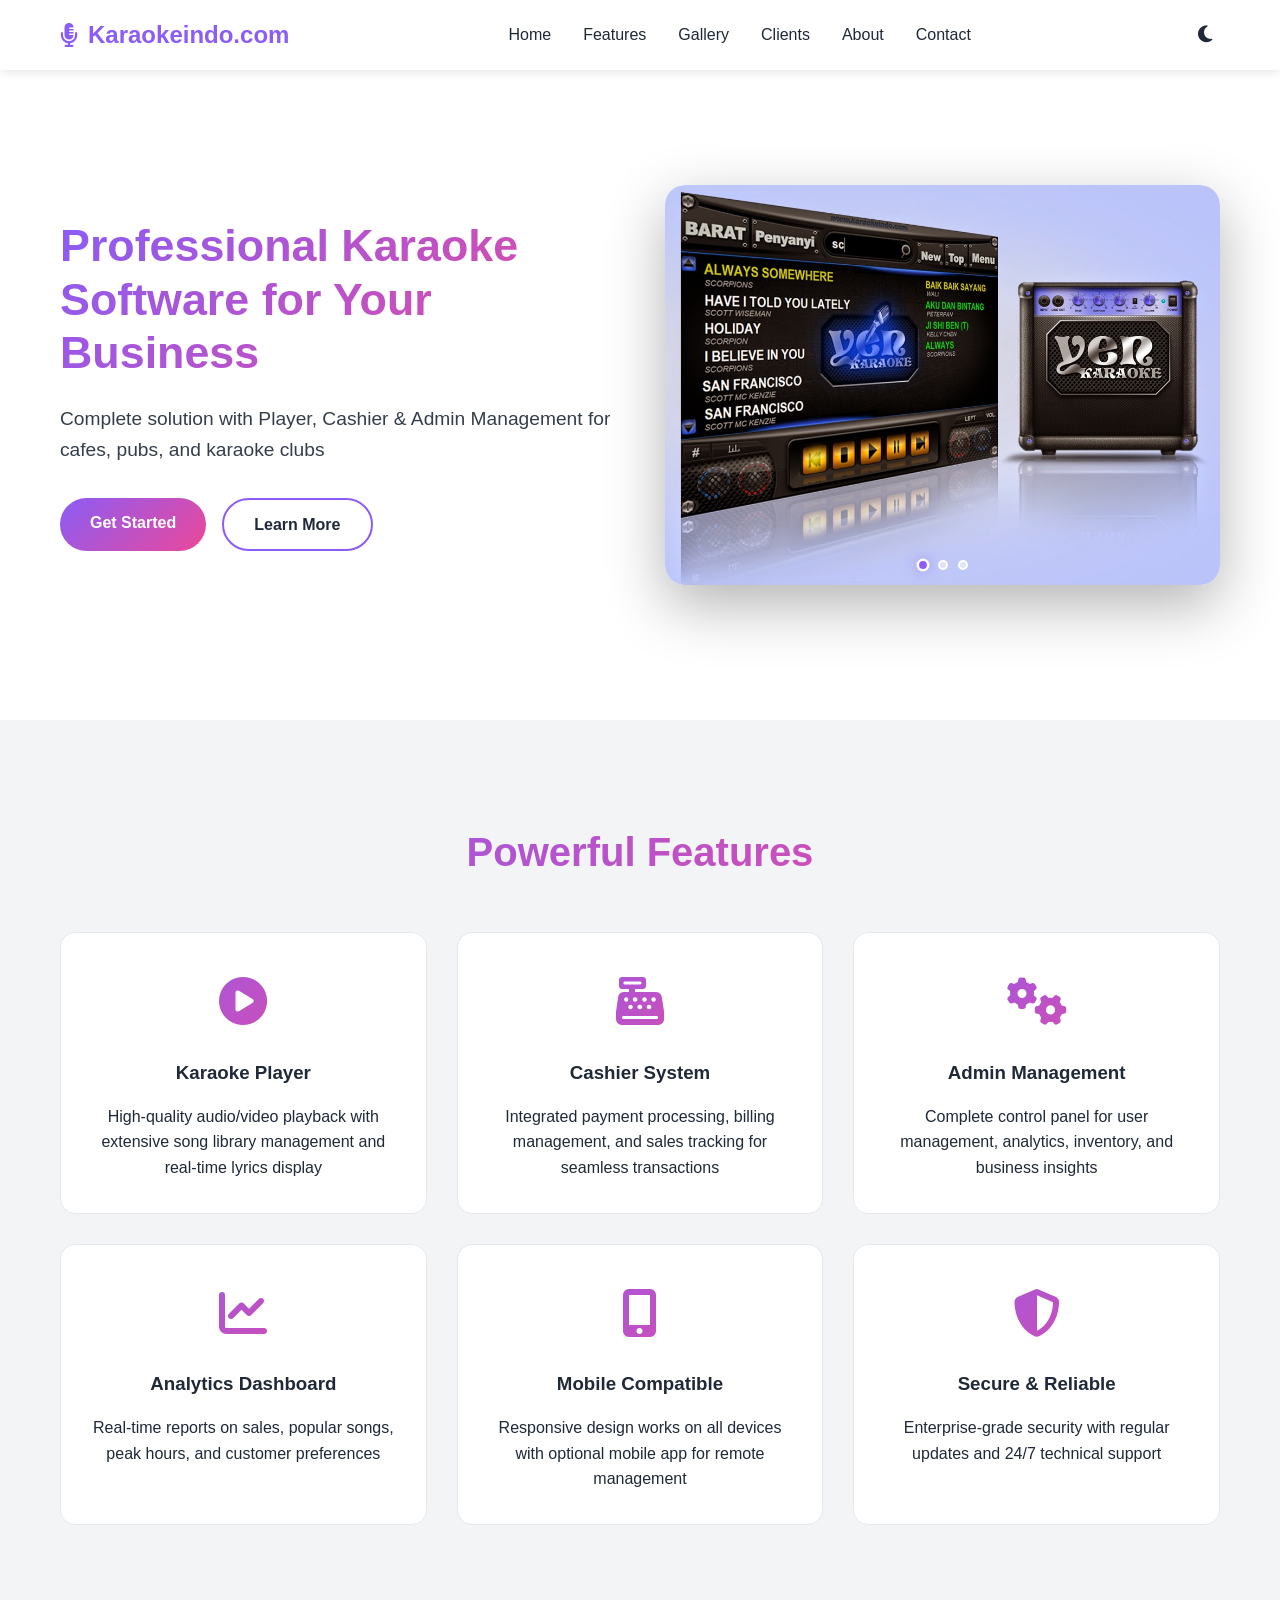
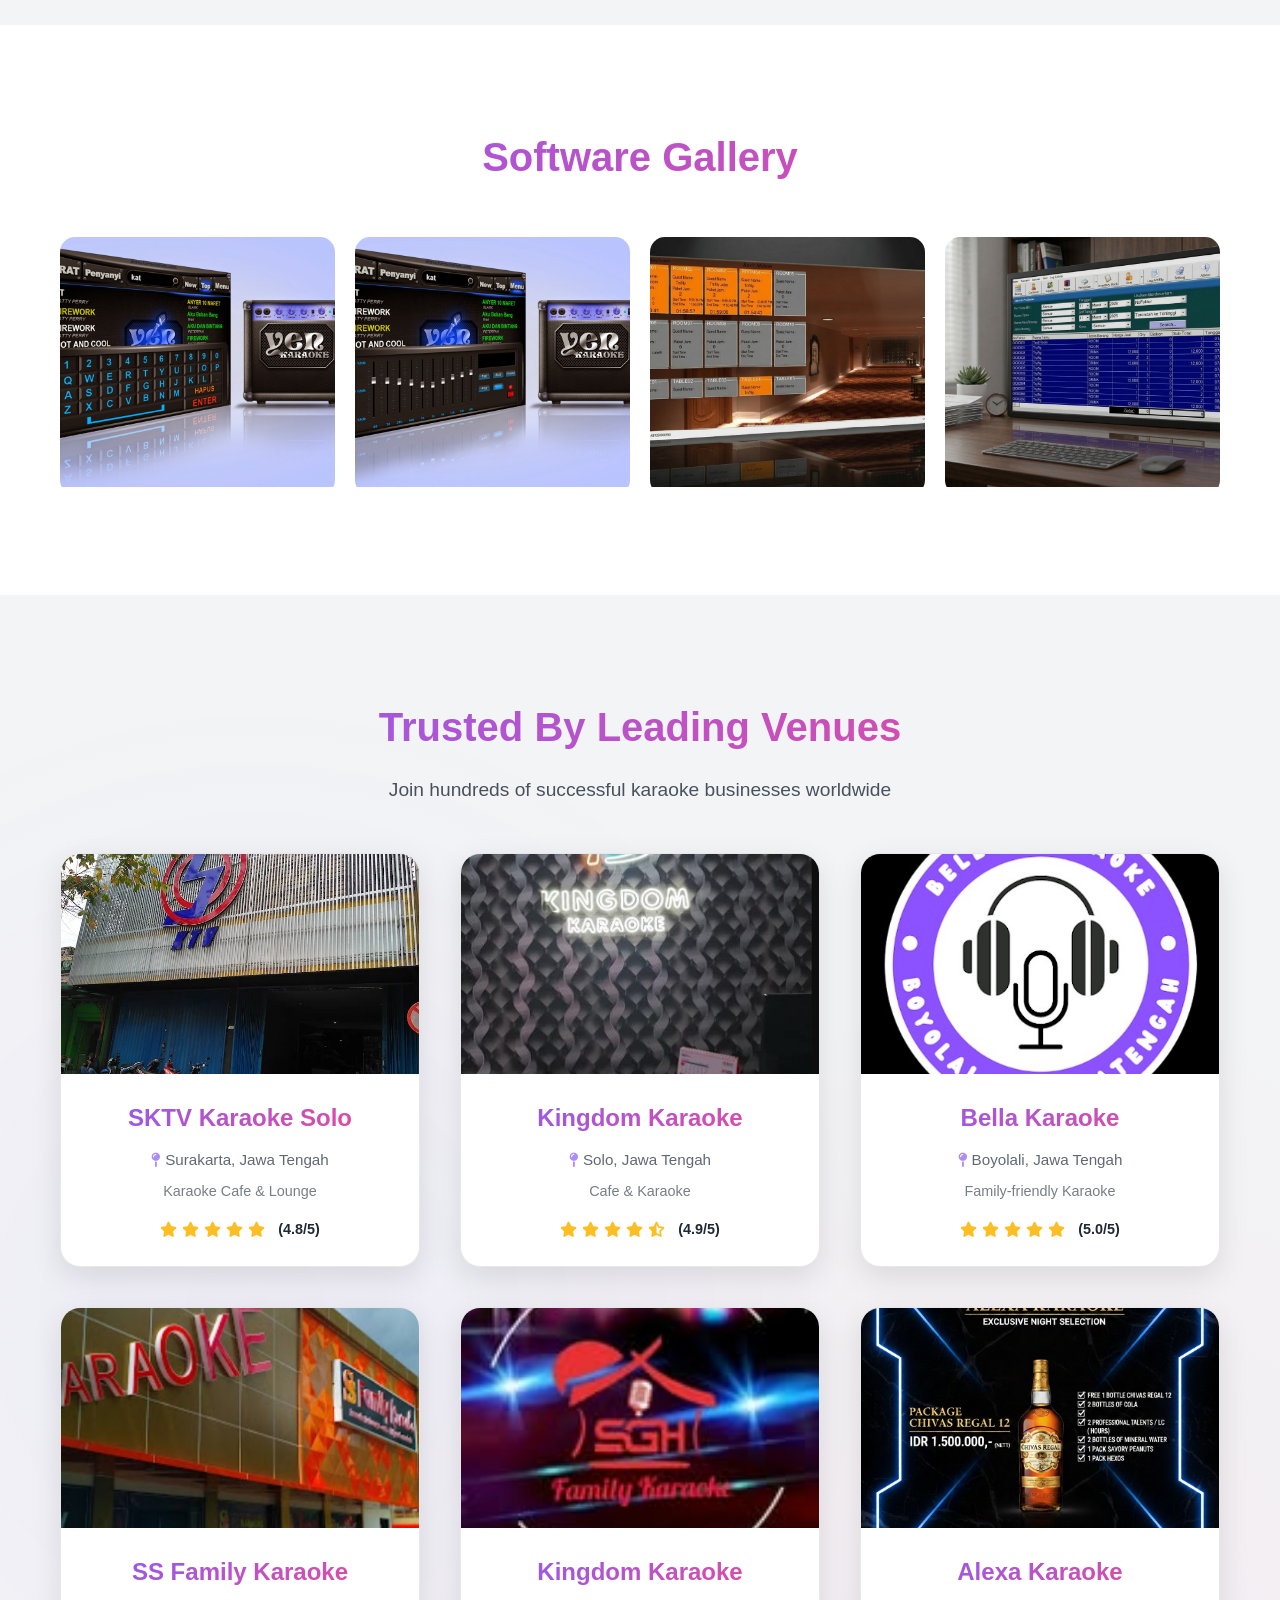
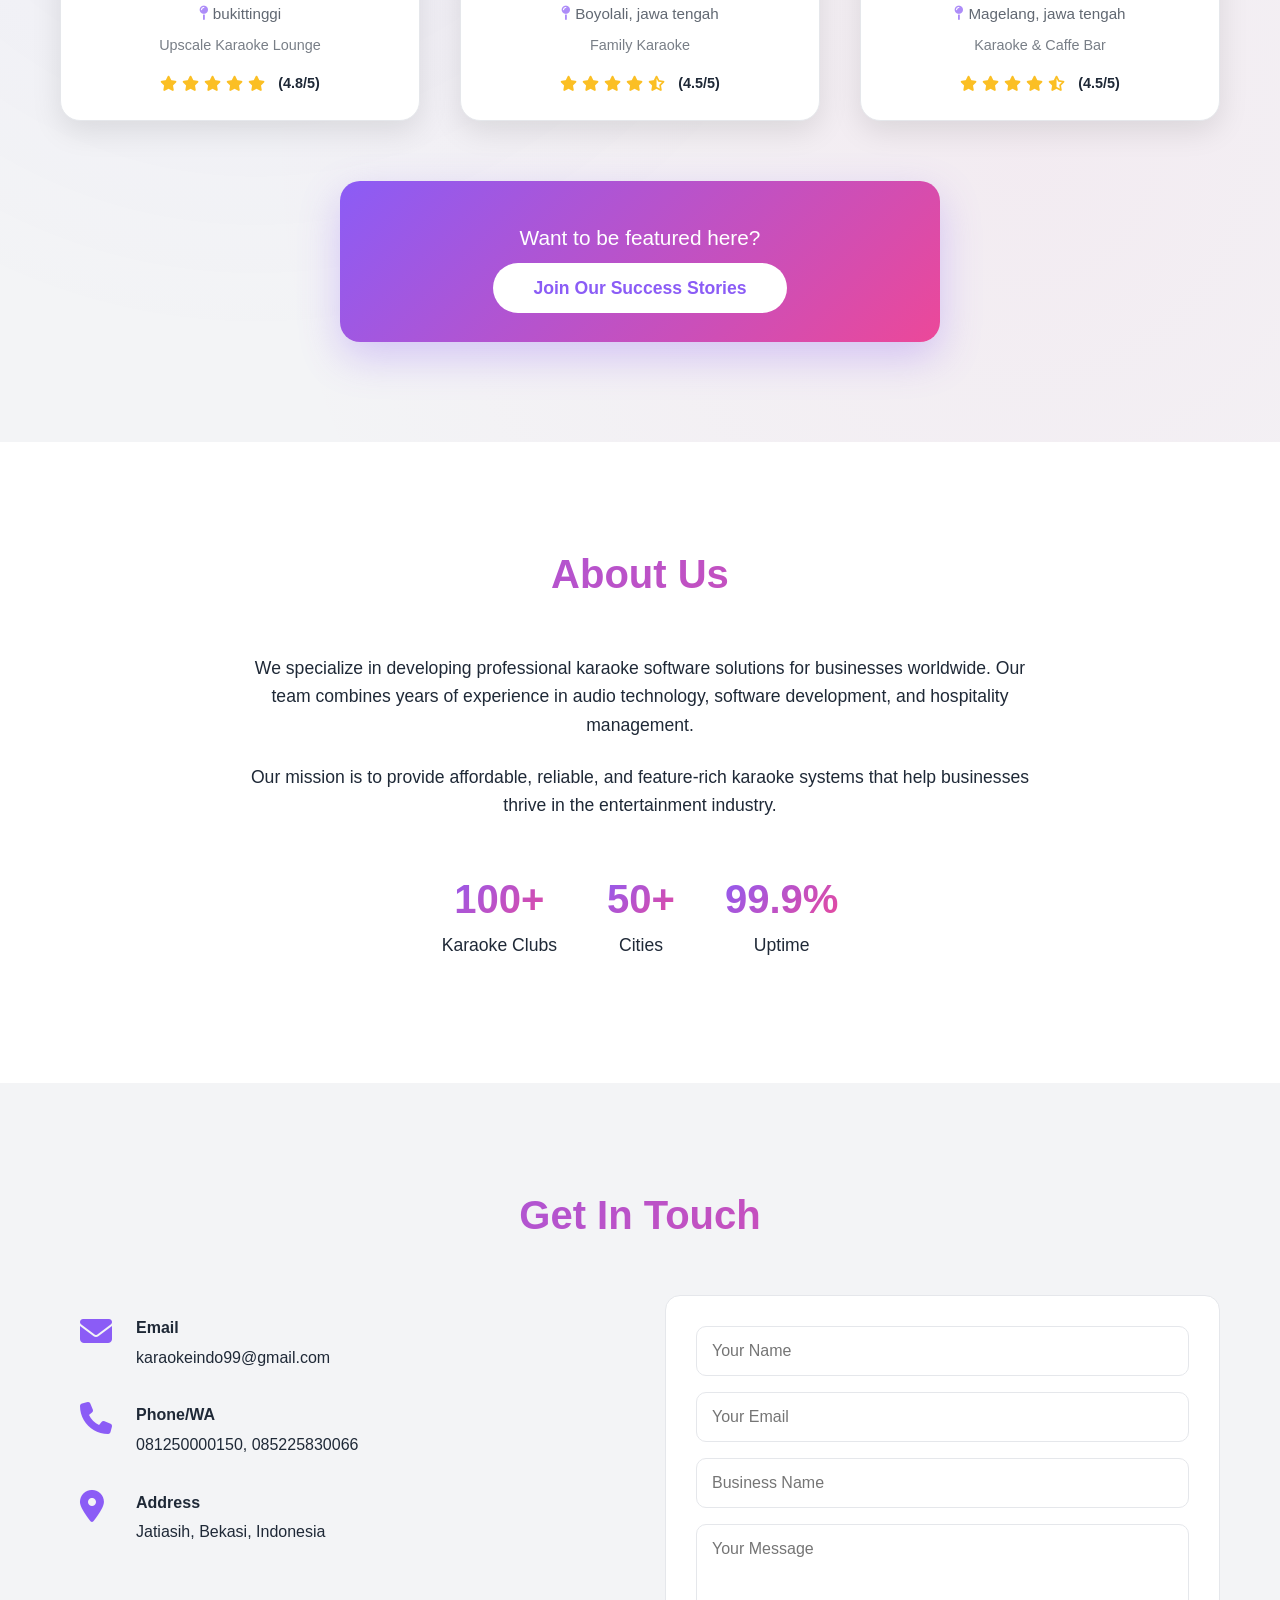
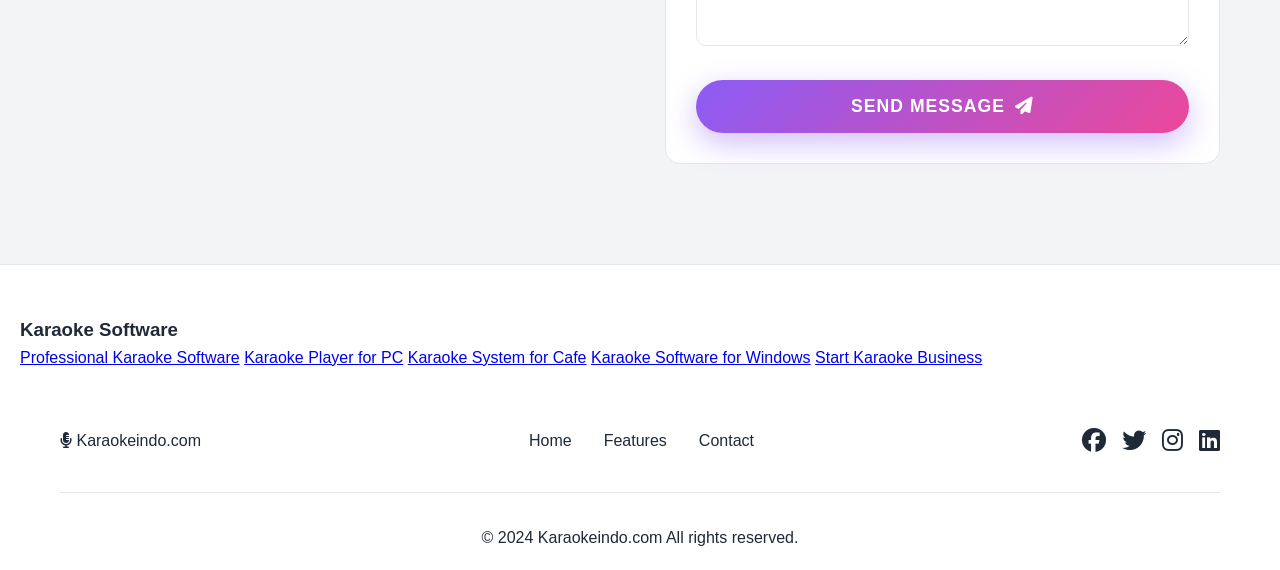
==== commit 33b497c7: "Update index.html" ====
--- a/index.html
+++ b/index.html
@@ -479,7 +479,7 @@
                     <a href="karaoke-system-for-cafe.html">Karaoke System for Cafe</a>
                     <a href="karaoke-software-windows.html">Karaoke Software for Windows</a>
                     <a href="karaoke-business.html">Start Karaoke Business</a>
-        <br></br>
+        <br><br><br>
         <div class="container">
             <div class="footer-content">
                 <div class="footer-logo">
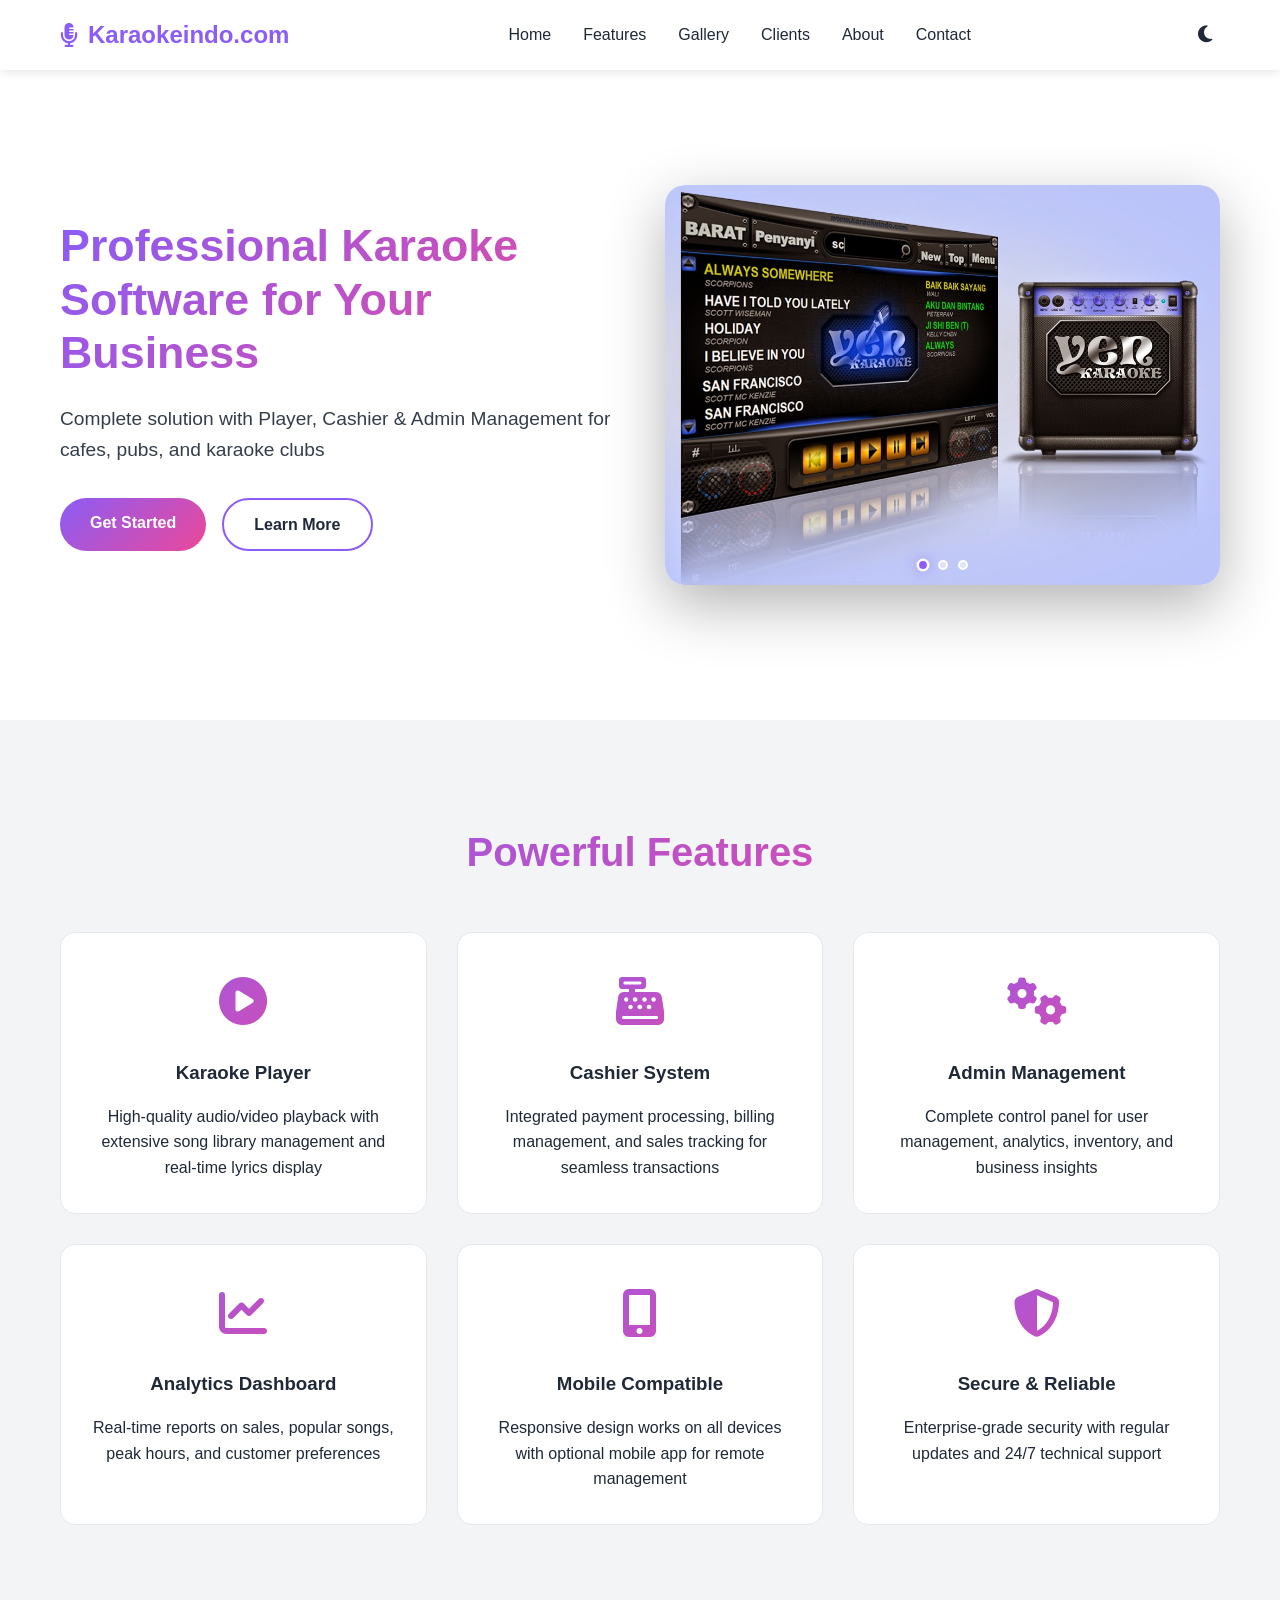
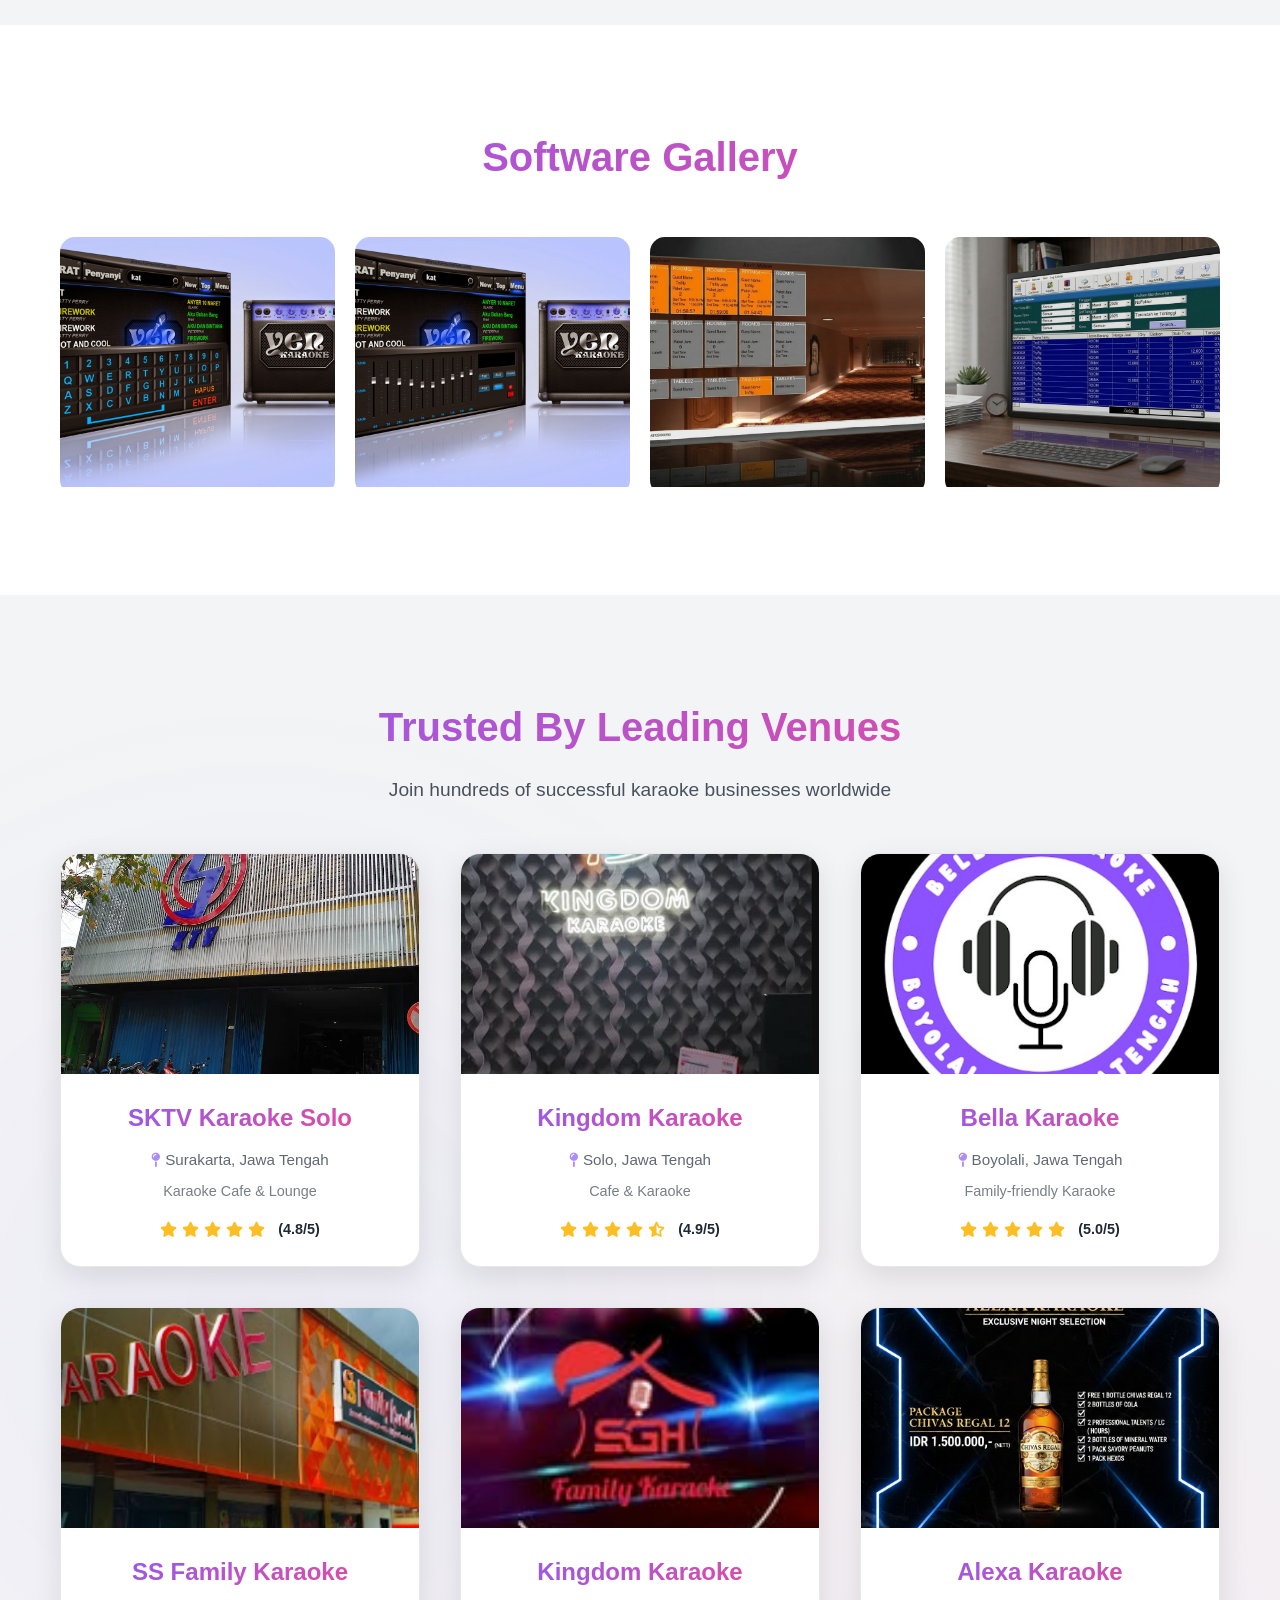
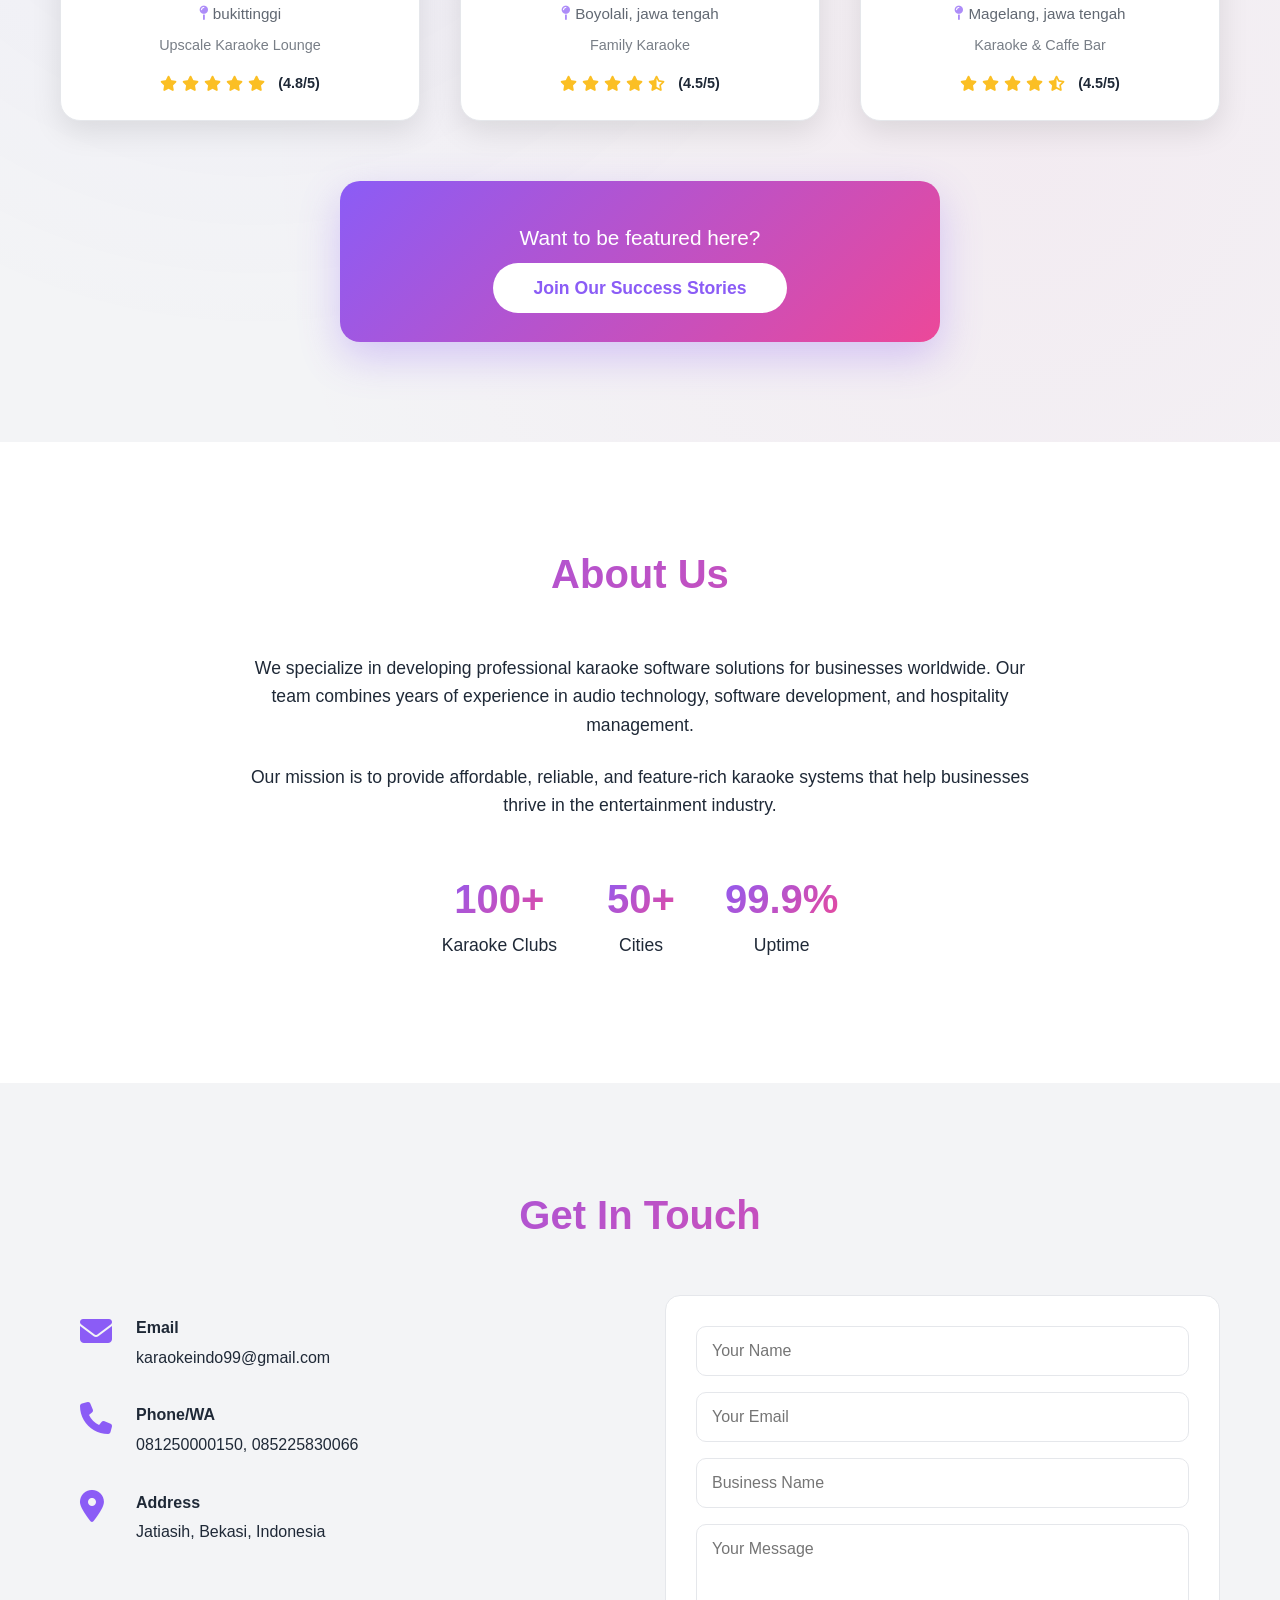
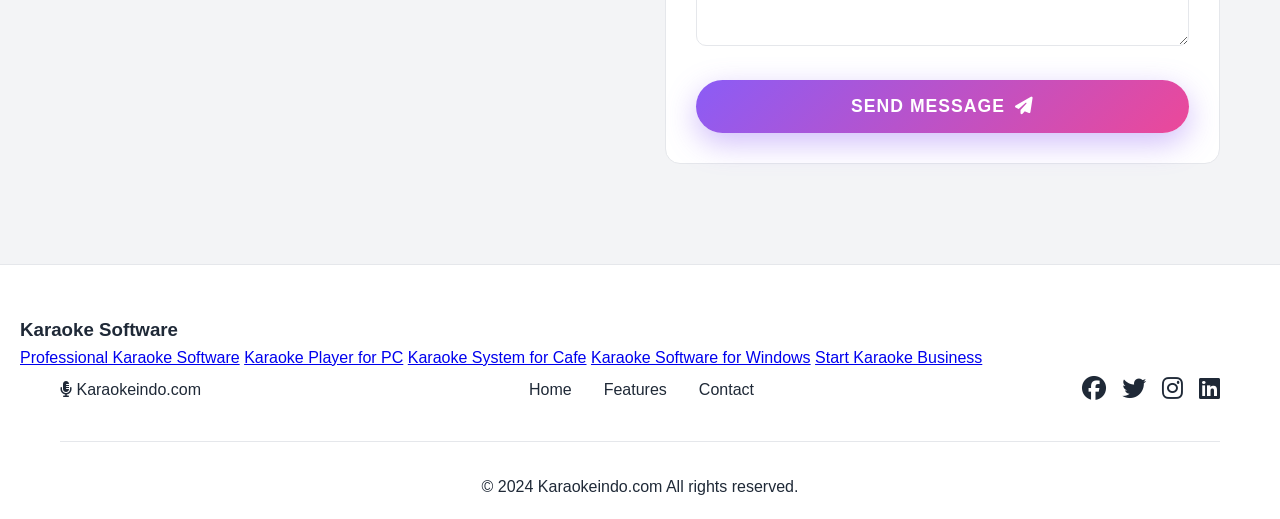
==== commit a4296506: "Update index.html" ====
--- a/index.html
+++ b/index.html
@@ -479,7 +479,6 @@
                     <a href="karaoke-system-for-cafe.html">Karaoke System for Cafe</a>
                     <a href="karaoke-software-windows.html">Karaoke Software for Windows</a>
                     <a href="karaoke-business.html">Start Karaoke Business</a>
-        <br><br><br>
         <div class="container">
             <div class="footer-content">
                 <div class="footer-logo">
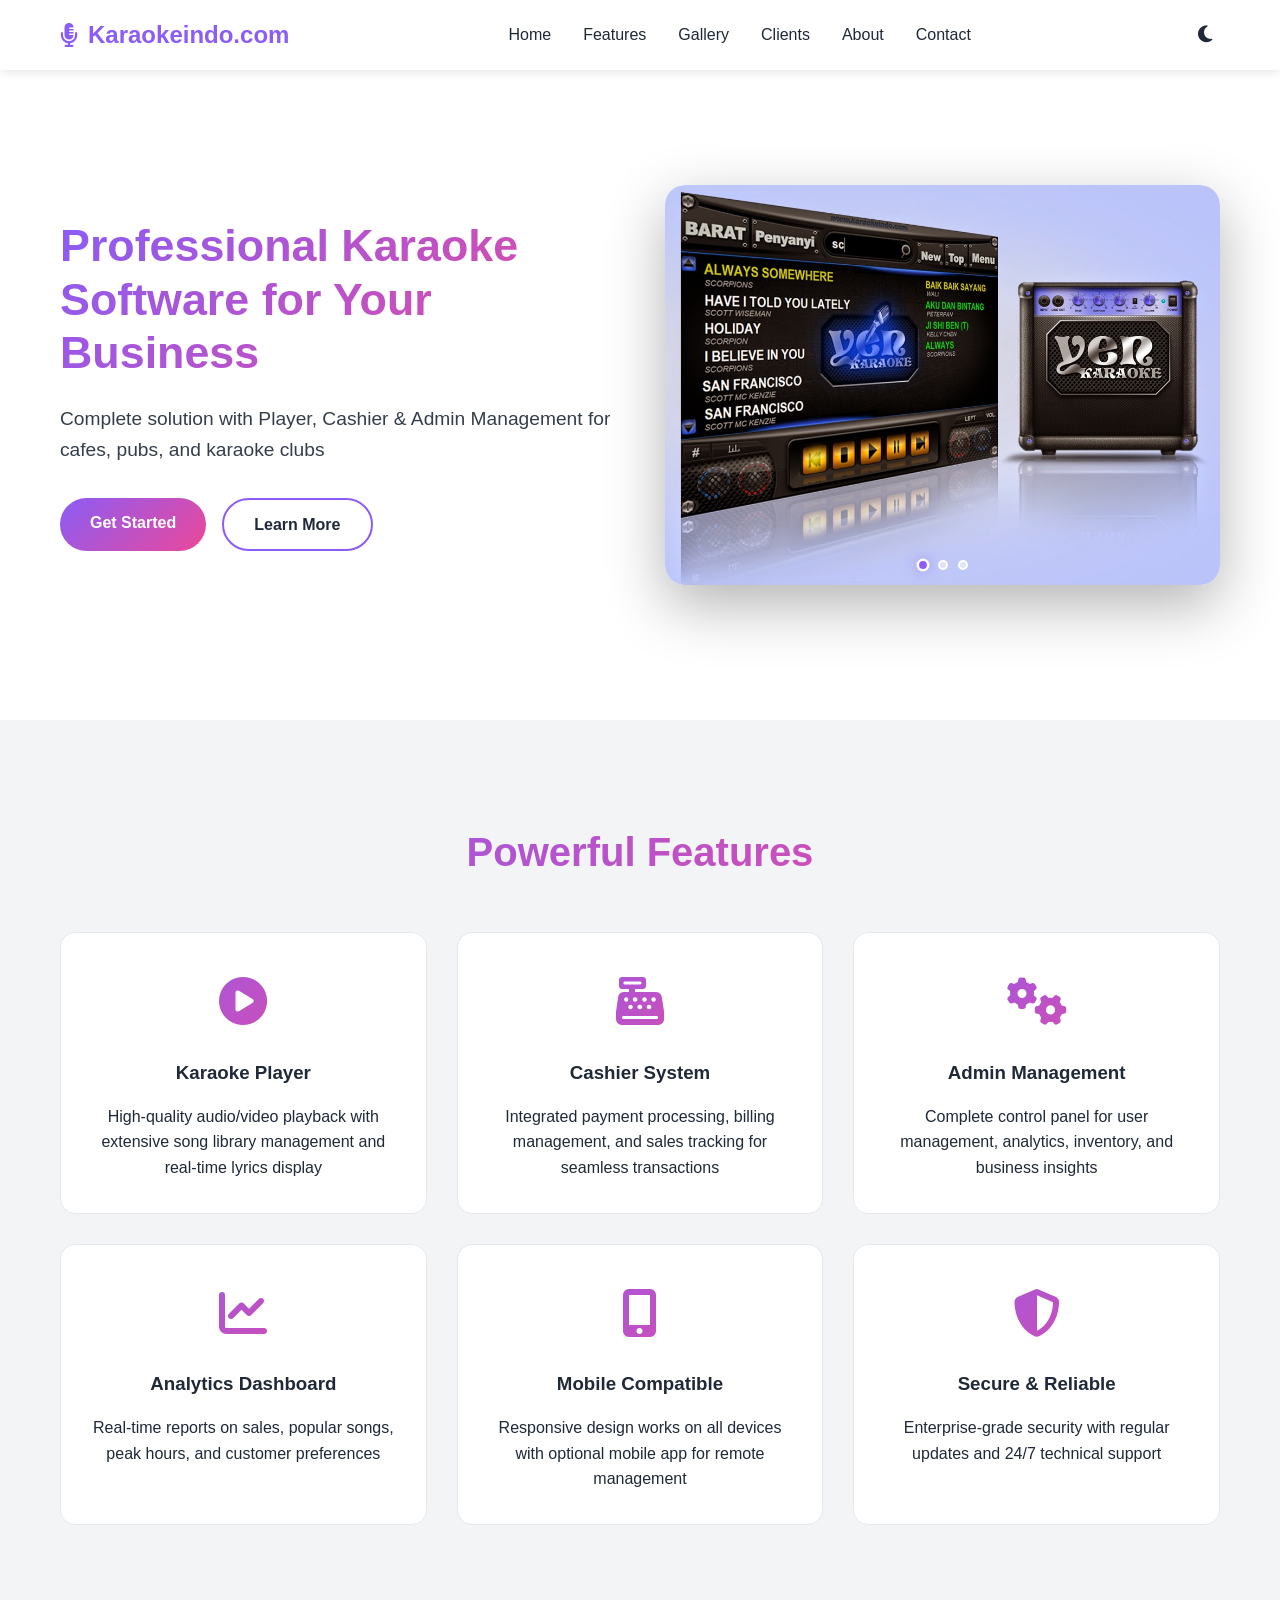
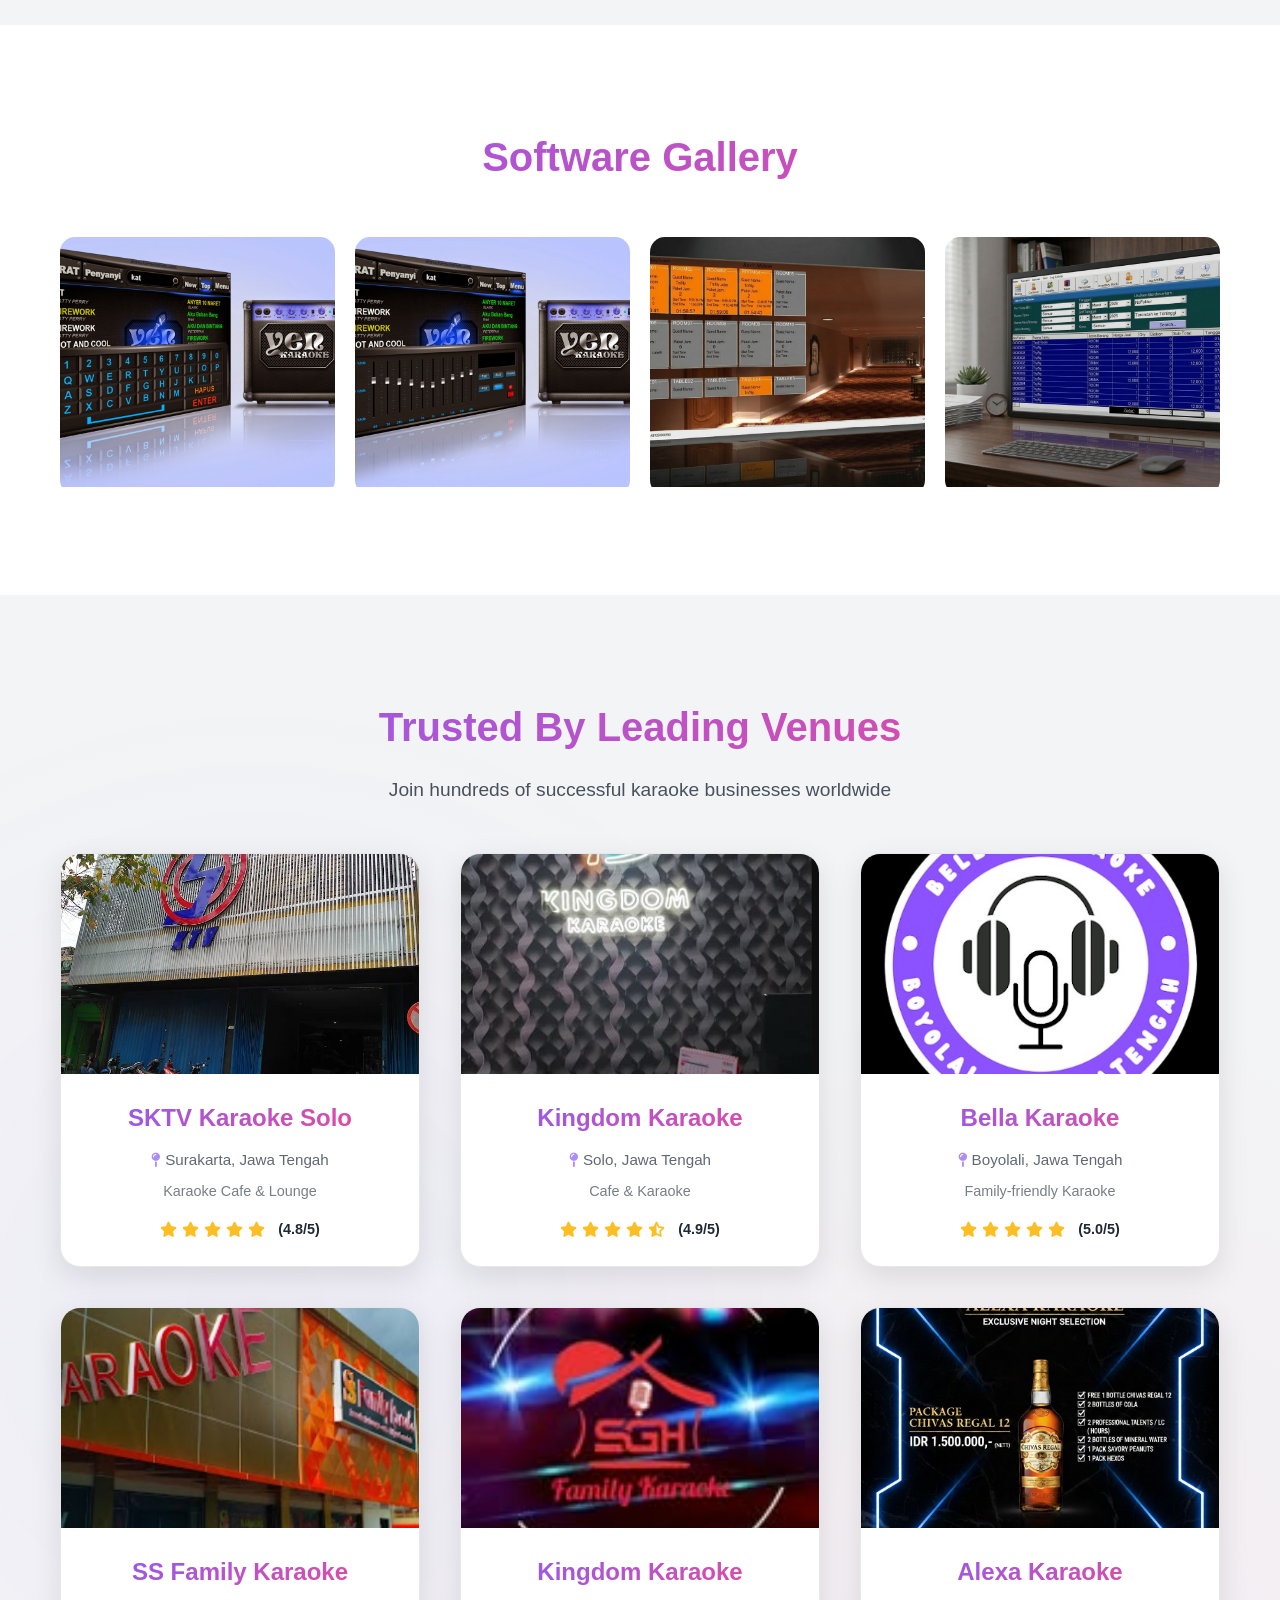
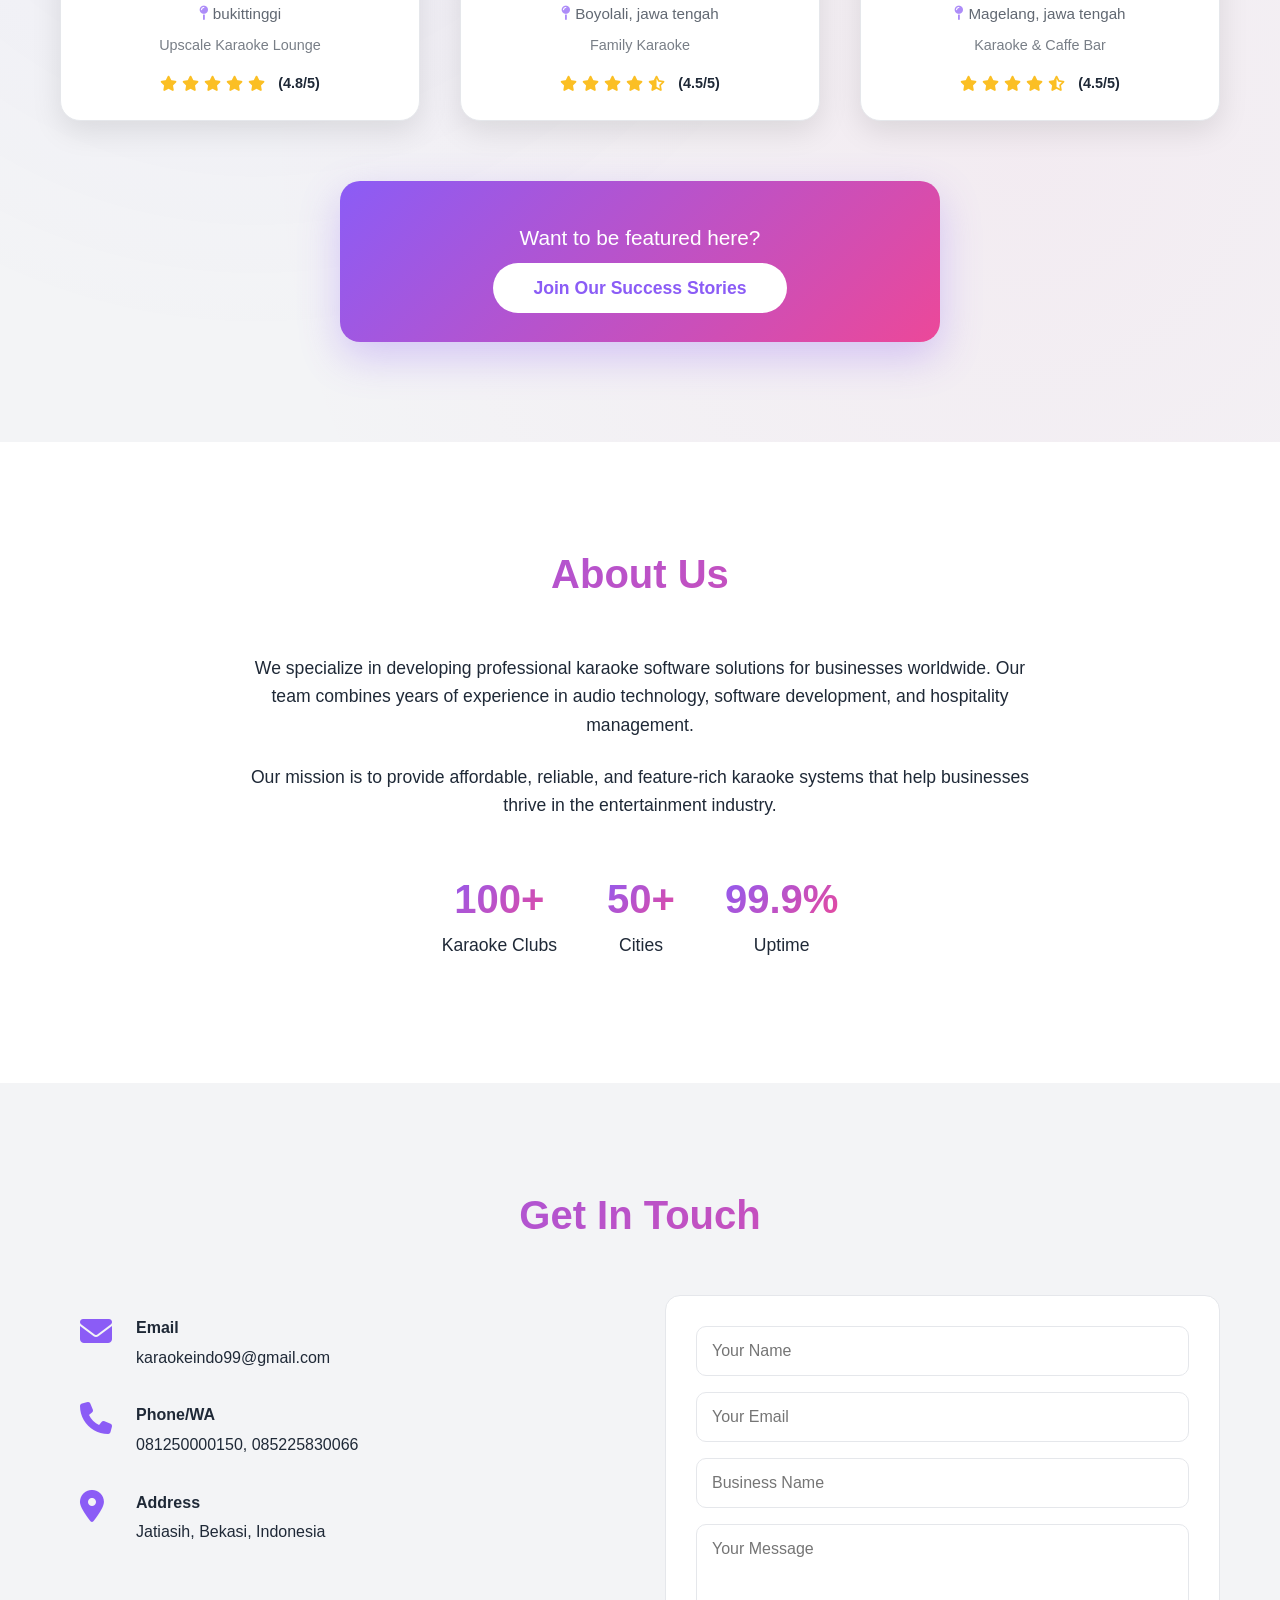
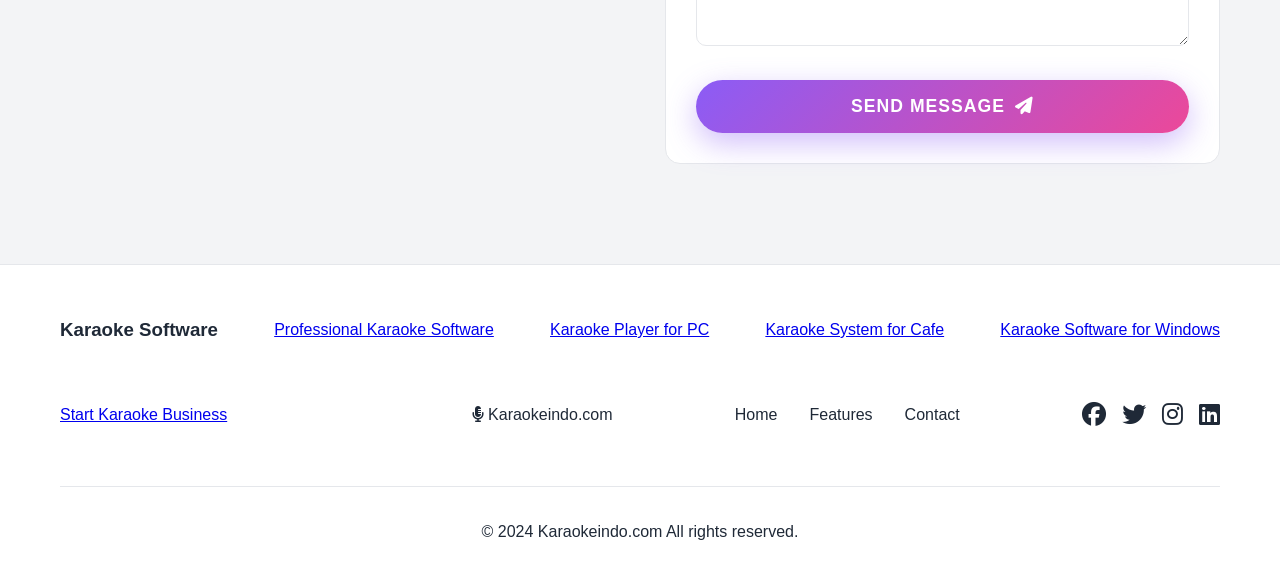
==== commit b46619d3: "Update index.html" ====
--- a/index.html
+++ b/index.html
@@ -472,15 +472,16 @@
 
     <!-- Footer -->
     <footer class="footer">
-        <h3>Karaoke Software</h3>
+        <div class="container">
+            <div class="footer-content">
+                <h3>Karaoke Software</h3>
 
                     <a href="karaoke-software.html">Professional Karaoke Software</a>
                     <a href="karaoke-player.html">Karaoke Player for PC</a>
                     <a href="karaoke-system-for-cafe.html">Karaoke System for Cafe</a>
                     <a href="karaoke-software-windows.html">Karaoke Software for Windows</a>
                     <a href="karaoke-business.html">Start Karaoke Business</a>
-        <div class="container">
-            <div class="footer-content">
+                    <br><br><br>
                 <div class="footer-logo">
                     <i class="fas fa-microphone-alt"></i>
                     <span>Karaokeindo.com</span>
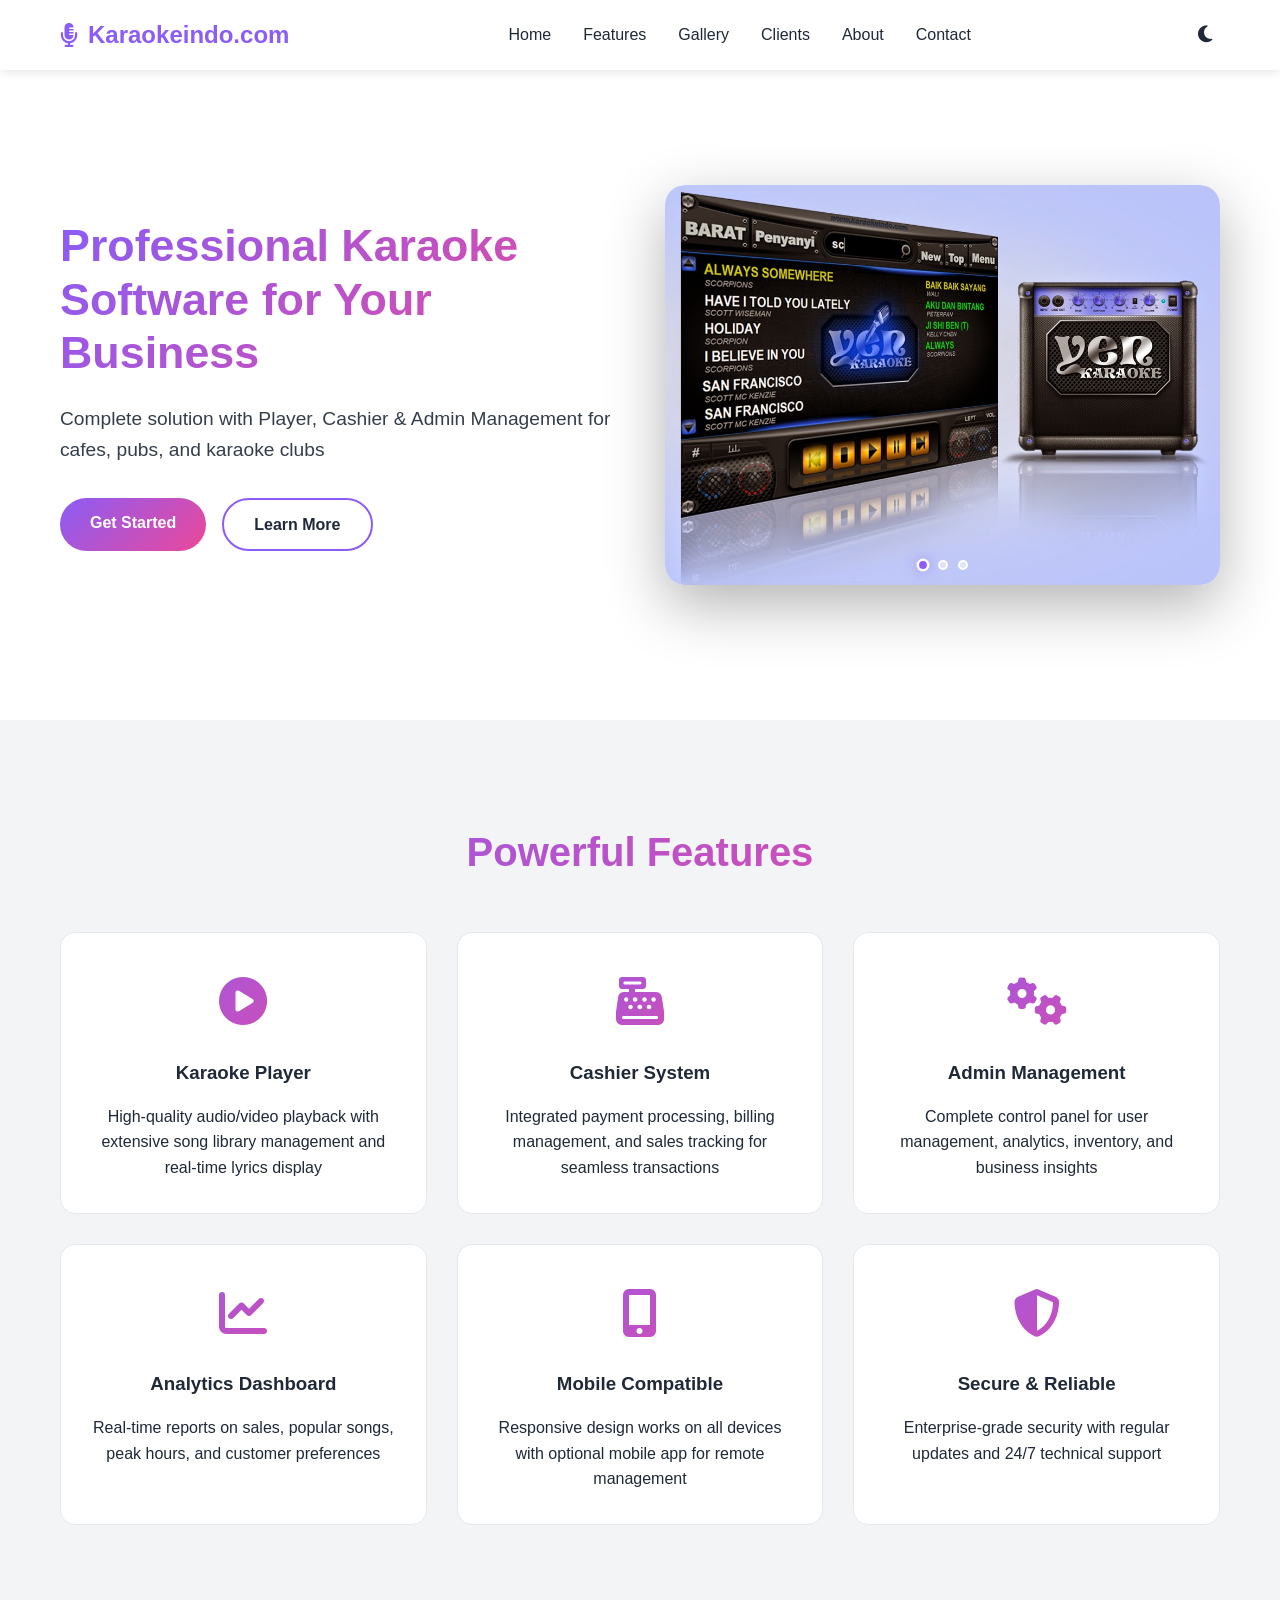
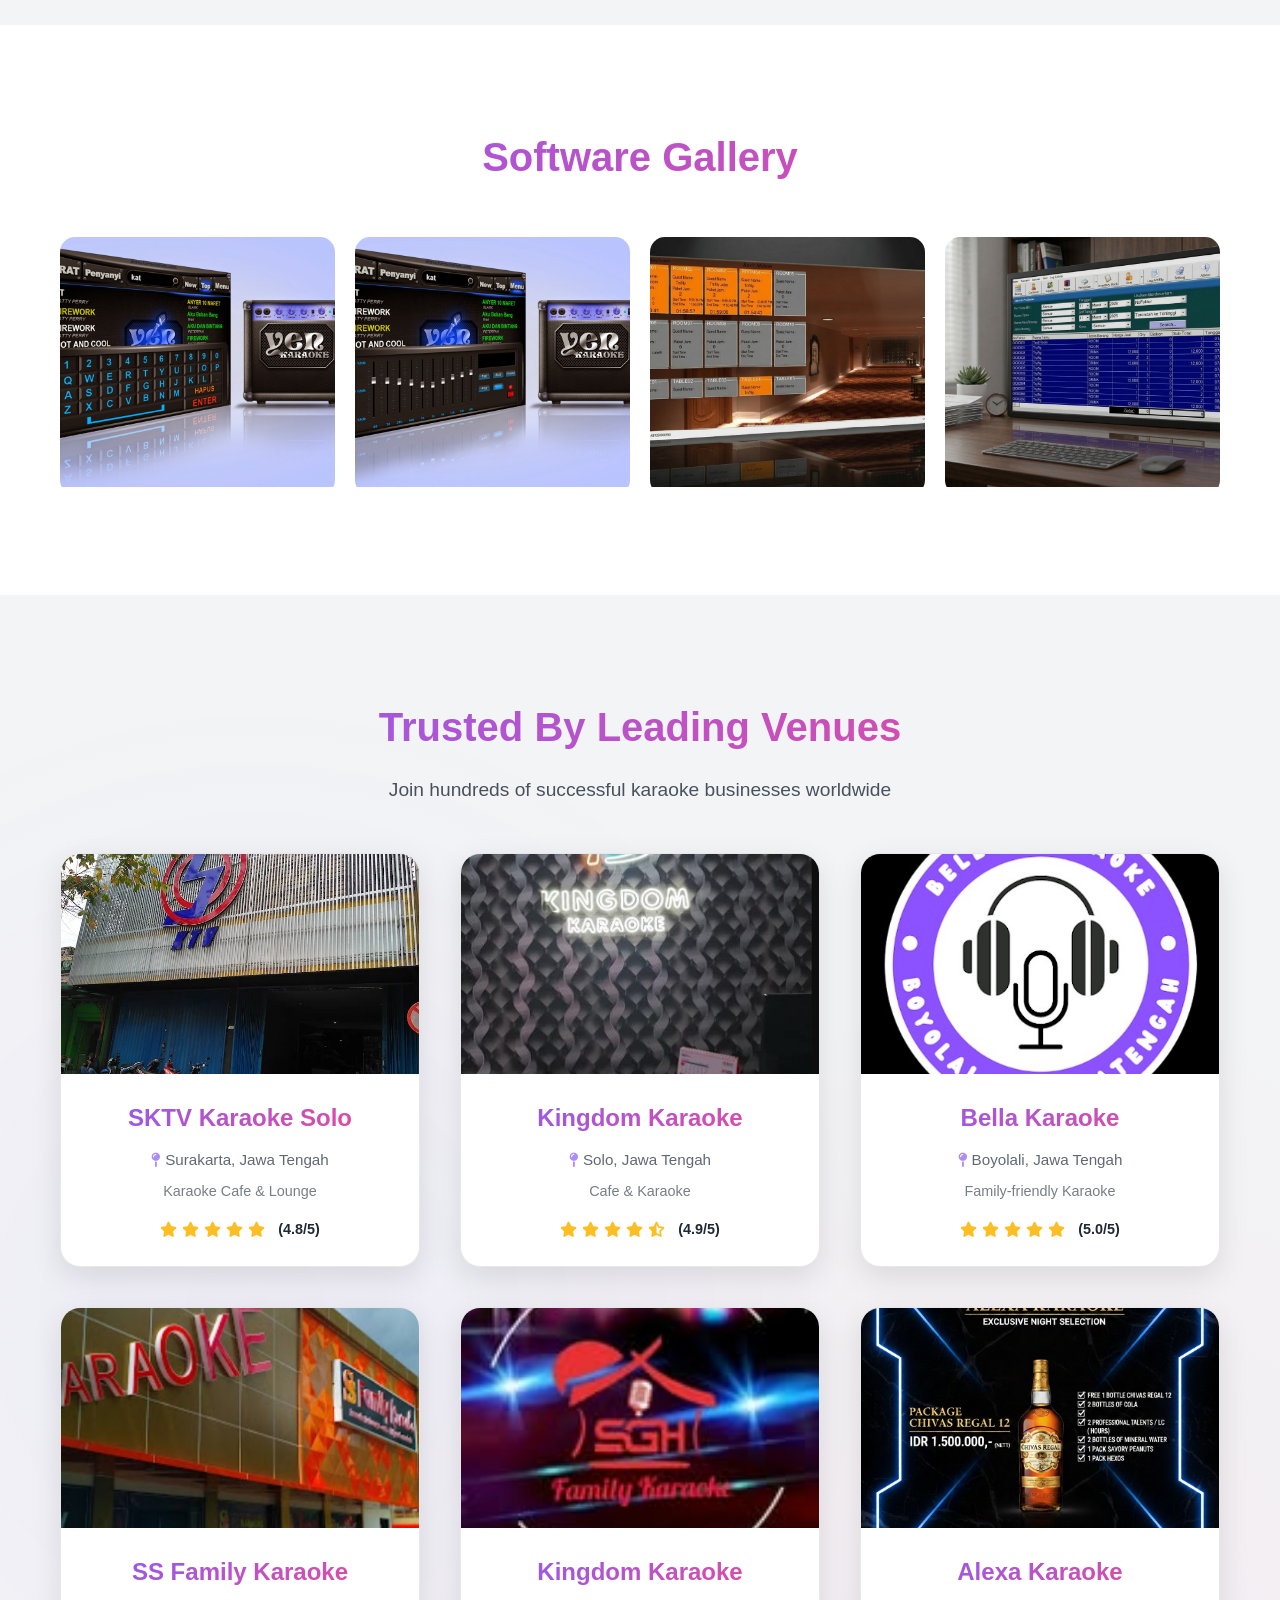
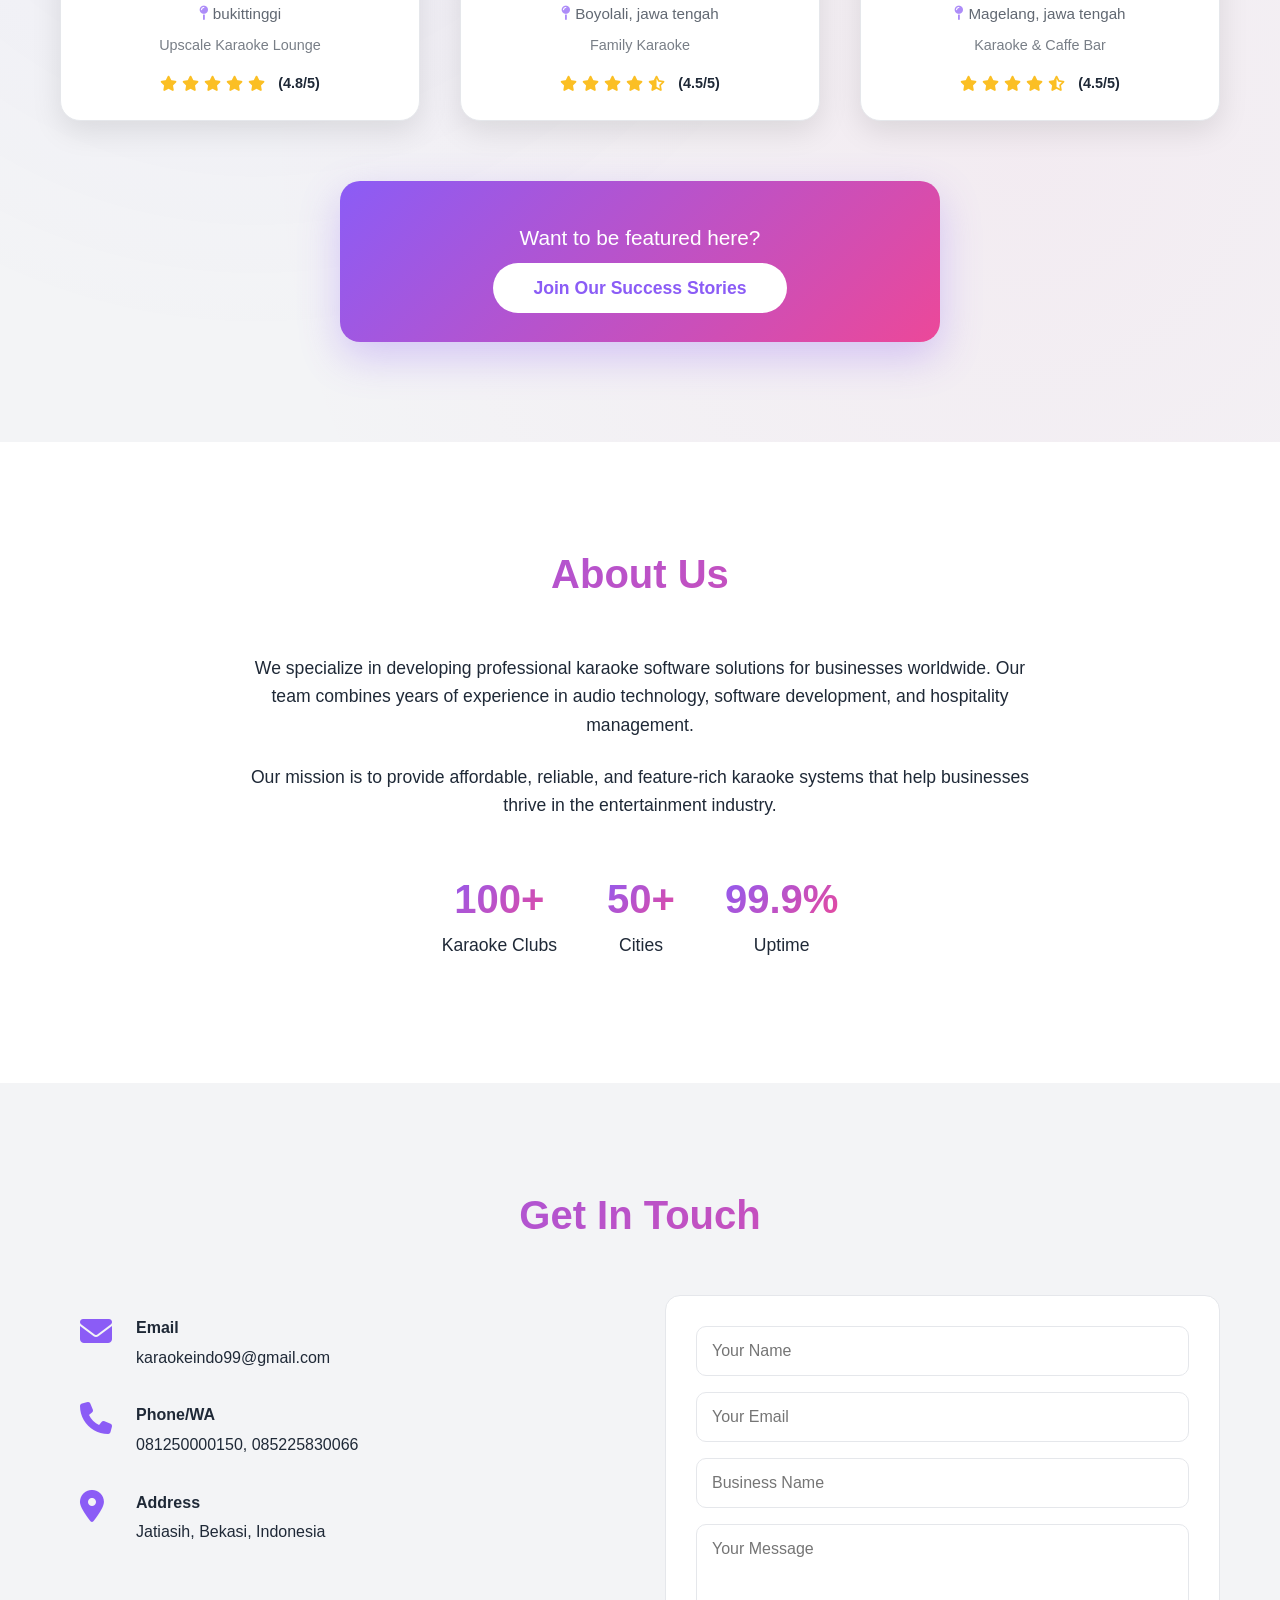
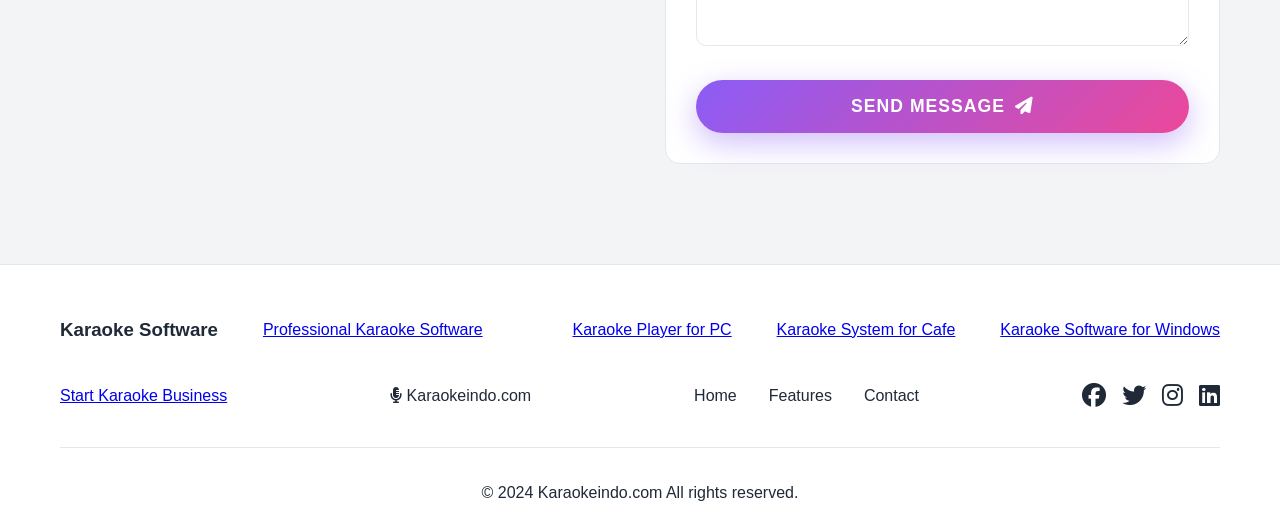
==== commit a5b8dfff: "Update index.html" ====
--- a/index.html
+++ b/index.html
@@ -476,12 +476,12 @@
             <div class="footer-content">
                 <h3>Karaoke Software</h3>
 
-                    <a href="karaoke-software.html">Professional Karaoke Software</a>
+                    <a href="karaoke-software.html">Professional Karaoke Software</a><br>
                     <a href="karaoke-player.html">Karaoke Player for PC</a>
                     <a href="karaoke-system-for-cafe.html">Karaoke System for Cafe</a>
                     <a href="karaoke-software-windows.html">Karaoke Software for Windows</a>
                     <a href="karaoke-business.html">Start Karaoke Business</a>
-                    <br><br><br>
+                    
                 <div class="footer-logo">
                     <i class="fas fa-microphone-alt"></i>
                     <span>Karaokeindo.com</span>
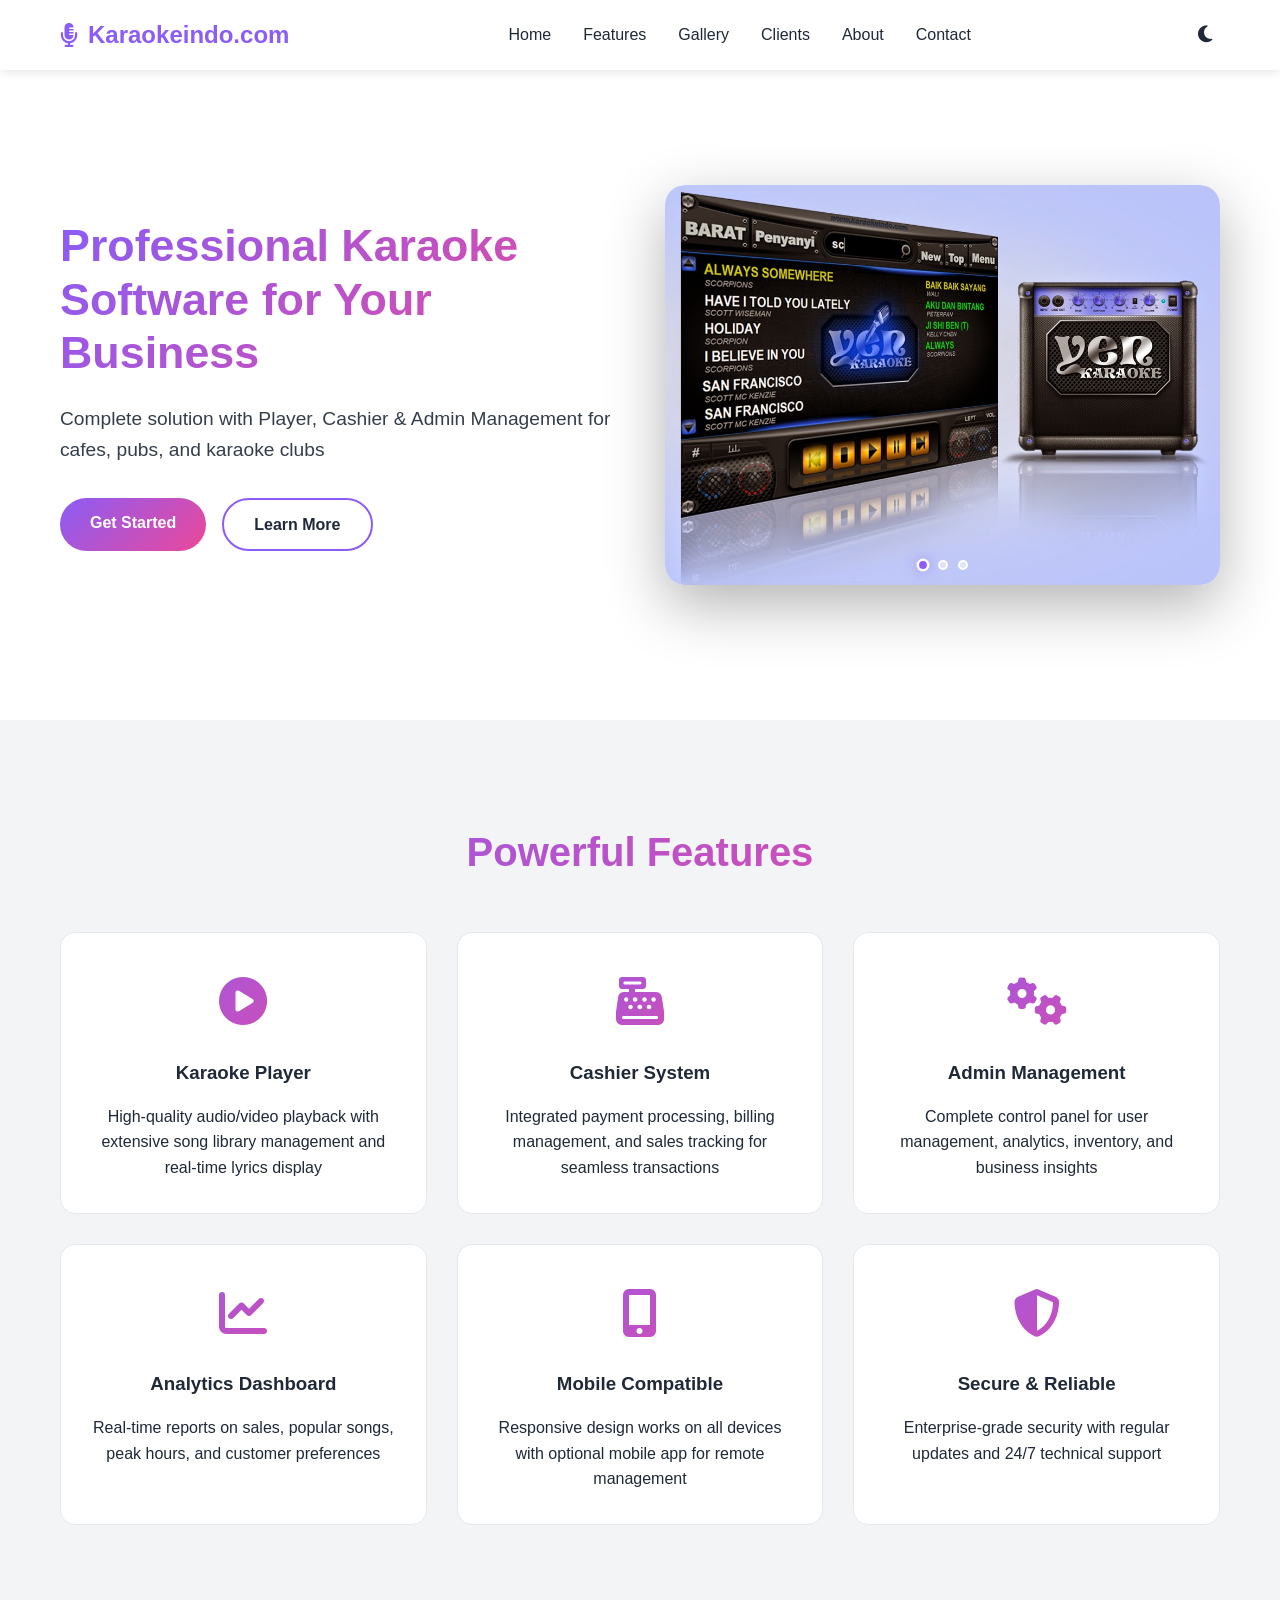
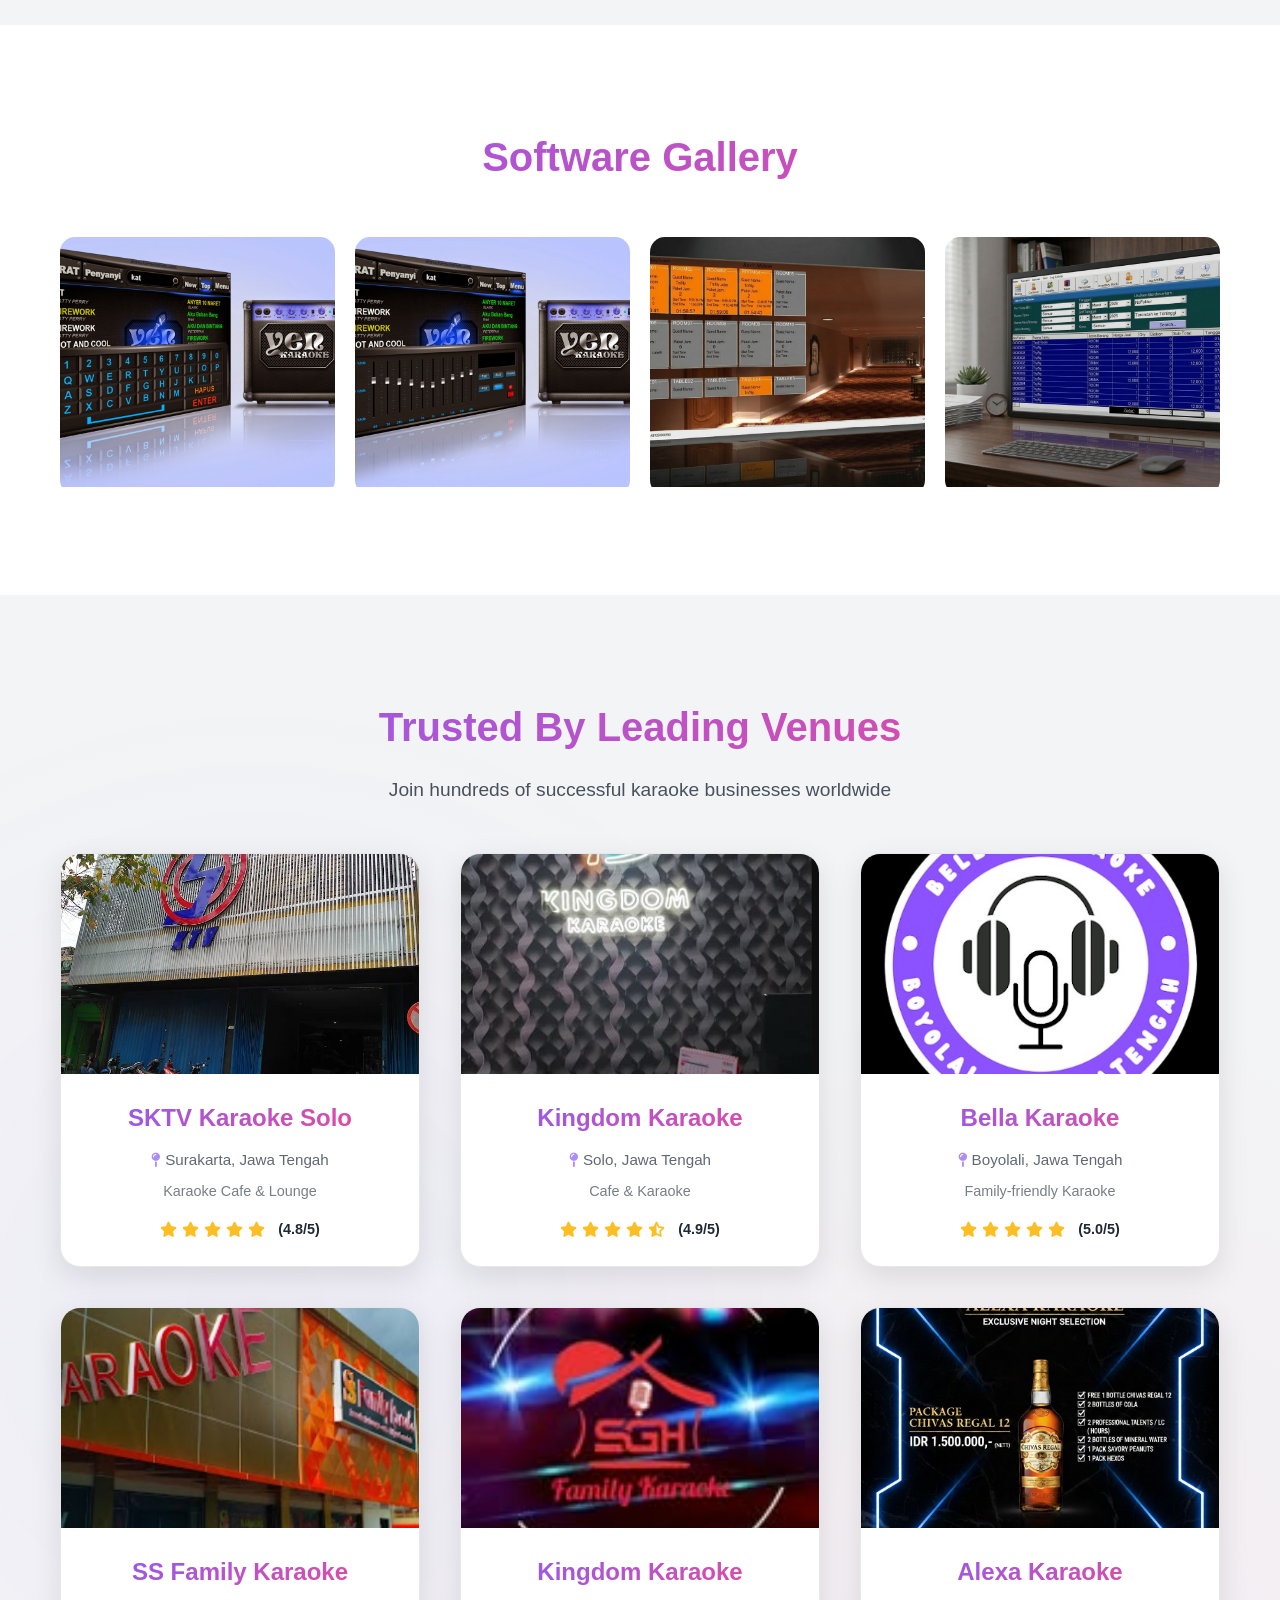
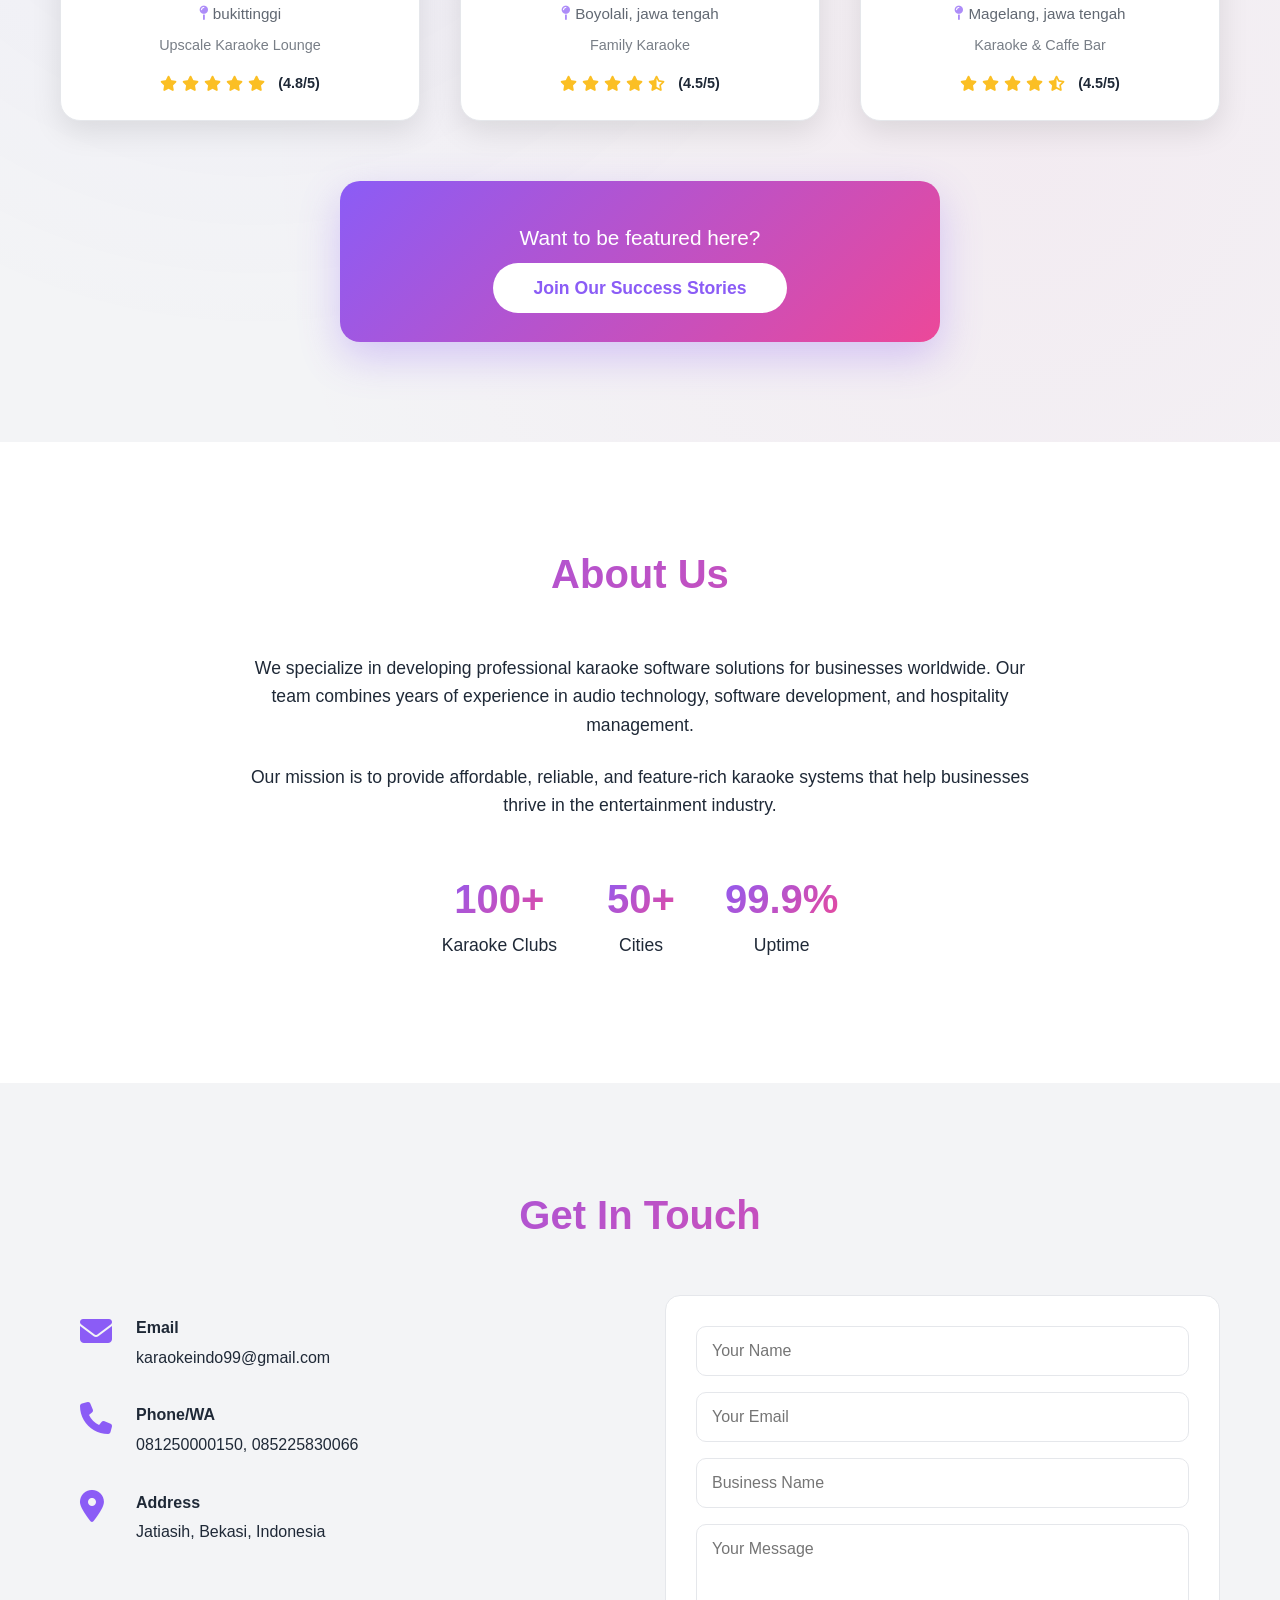
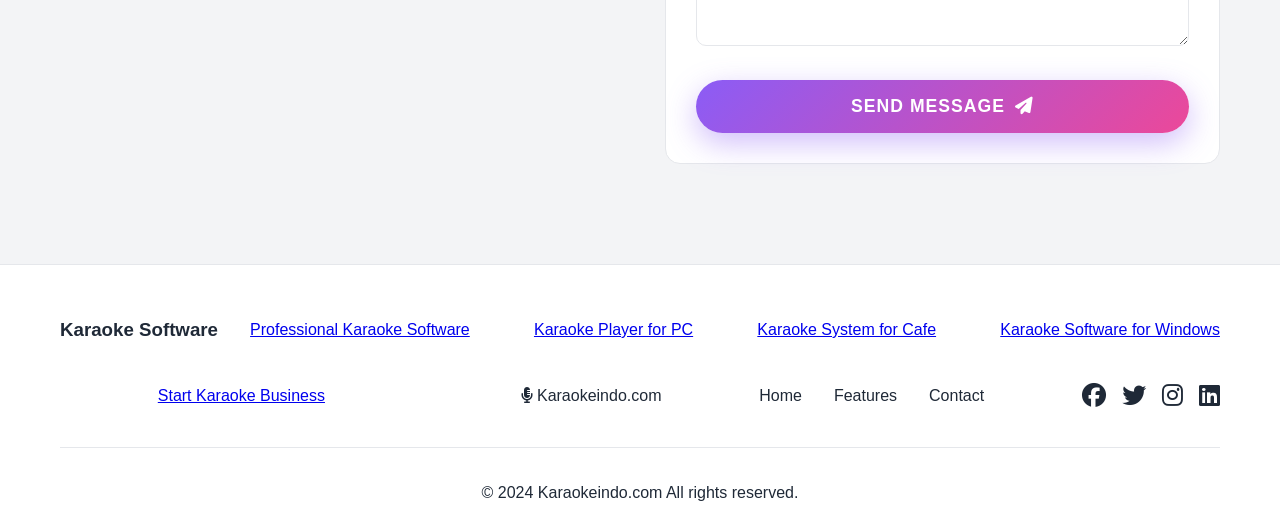
==== commit 804366fc: "Update index.html" ====
--- a/index.html
+++ b/index.html
@@ -477,10 +477,10 @@
                 <h3>Karaoke Software</h3>
 
                     <a href="karaoke-software.html">Professional Karaoke Software</a><br>
-                    <a href="karaoke-player.html">Karaoke Player for PC</a>
-                    <a href="karaoke-system-for-cafe.html">Karaoke System for Cafe</a>
-                    <a href="karaoke-software-windows.html">Karaoke Software for Windows</a>
-                    <a href="karaoke-business.html">Start Karaoke Business</a>
+                    <a href="karaoke-player.html">Karaoke Player for PC</a><br>
+                    <a href="karaoke-system-for-cafe.html">Karaoke System for Cafe</a><br>
+                    <a href="karaoke-software-windows.html">Karaoke Software for Windows</a><br>
+                    <a href="karaoke-business.html">Start Karaoke Business</a><br>
                     
                 <div class="footer-logo">
                     <i class="fas fa-microphone-alt"></i>
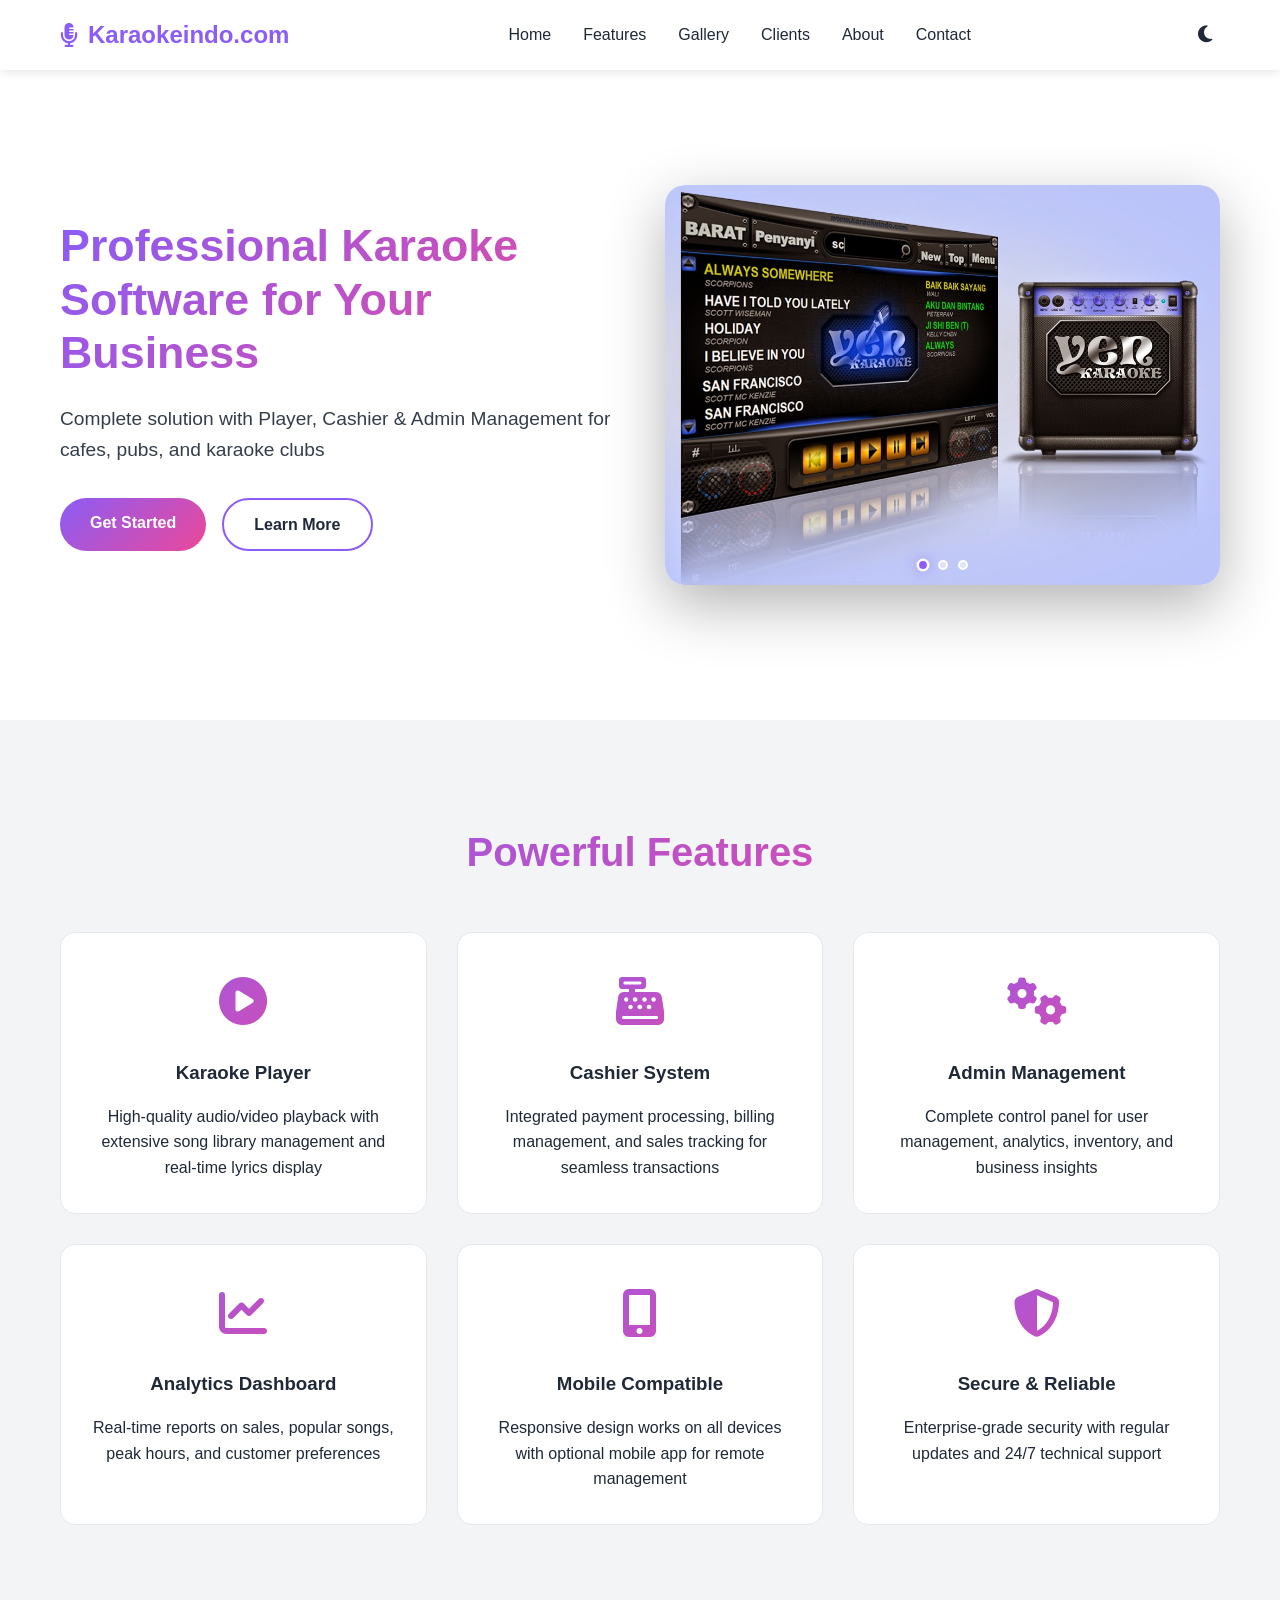
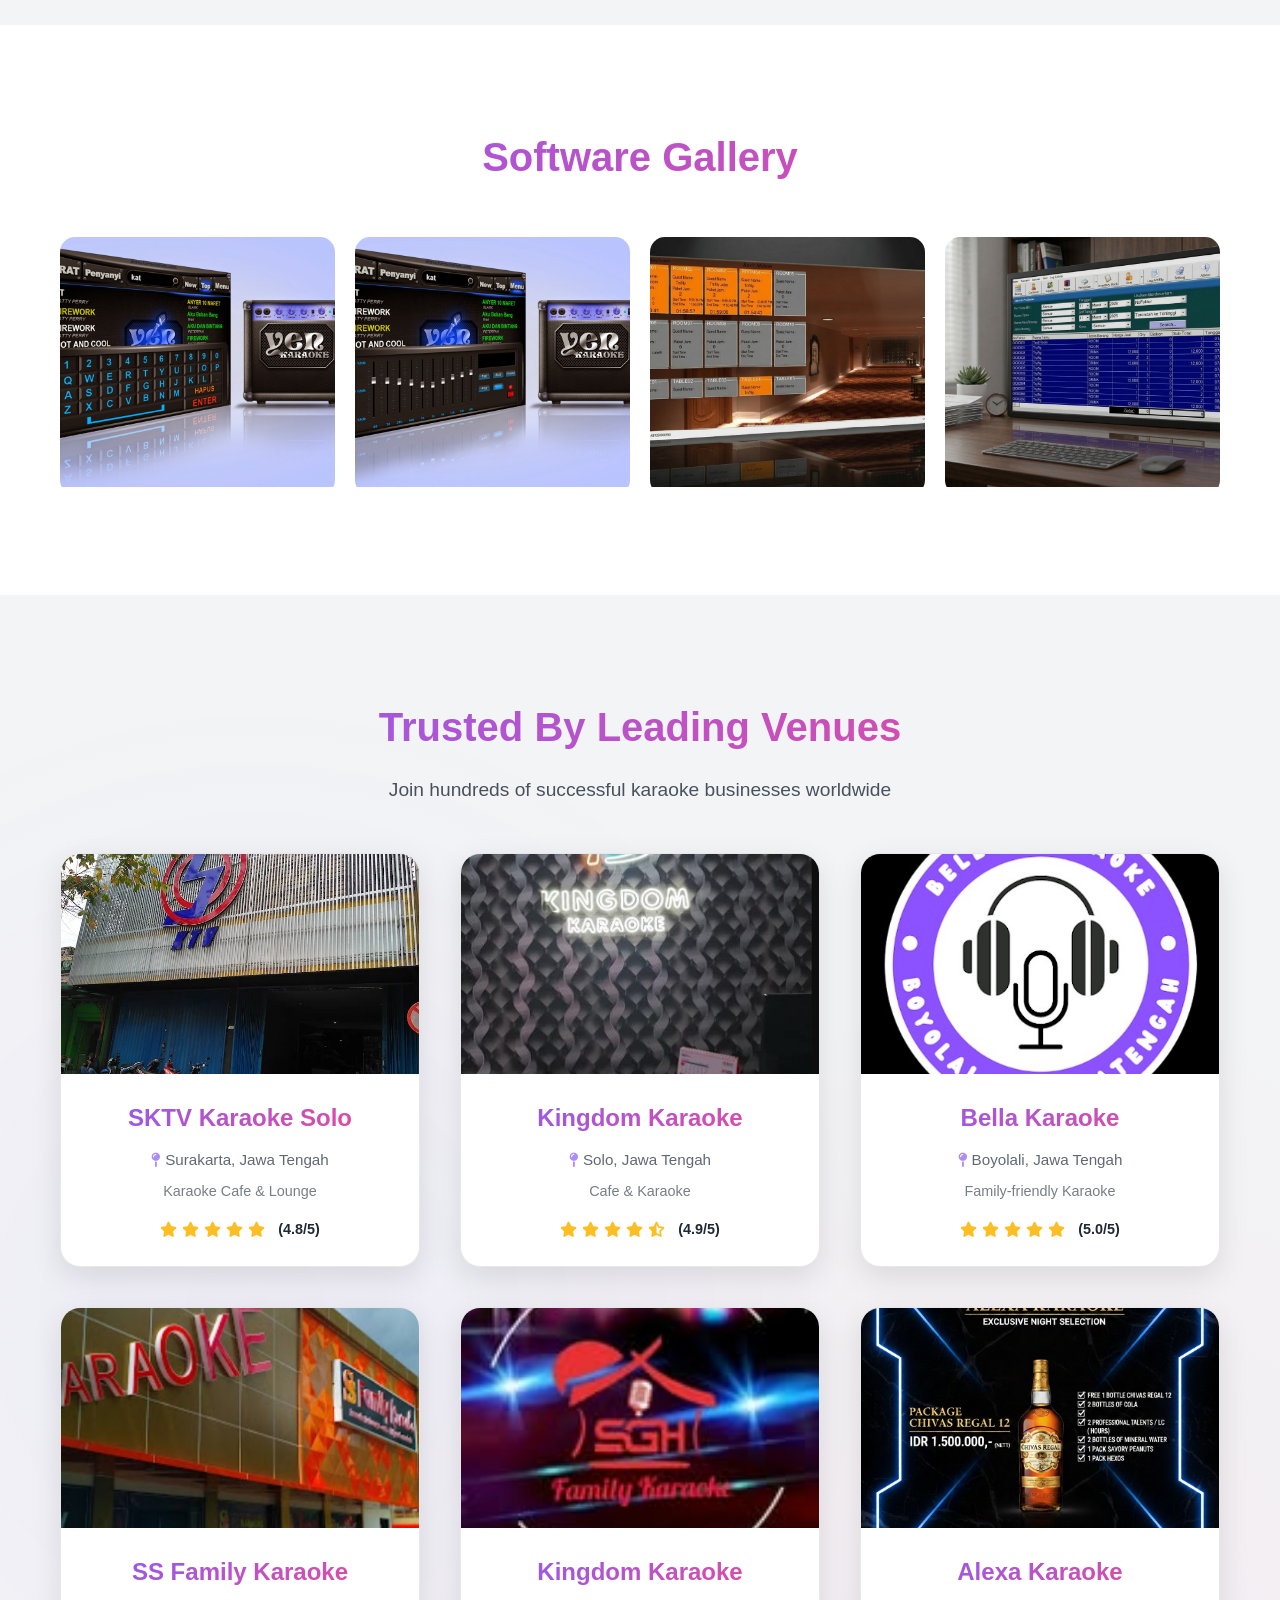
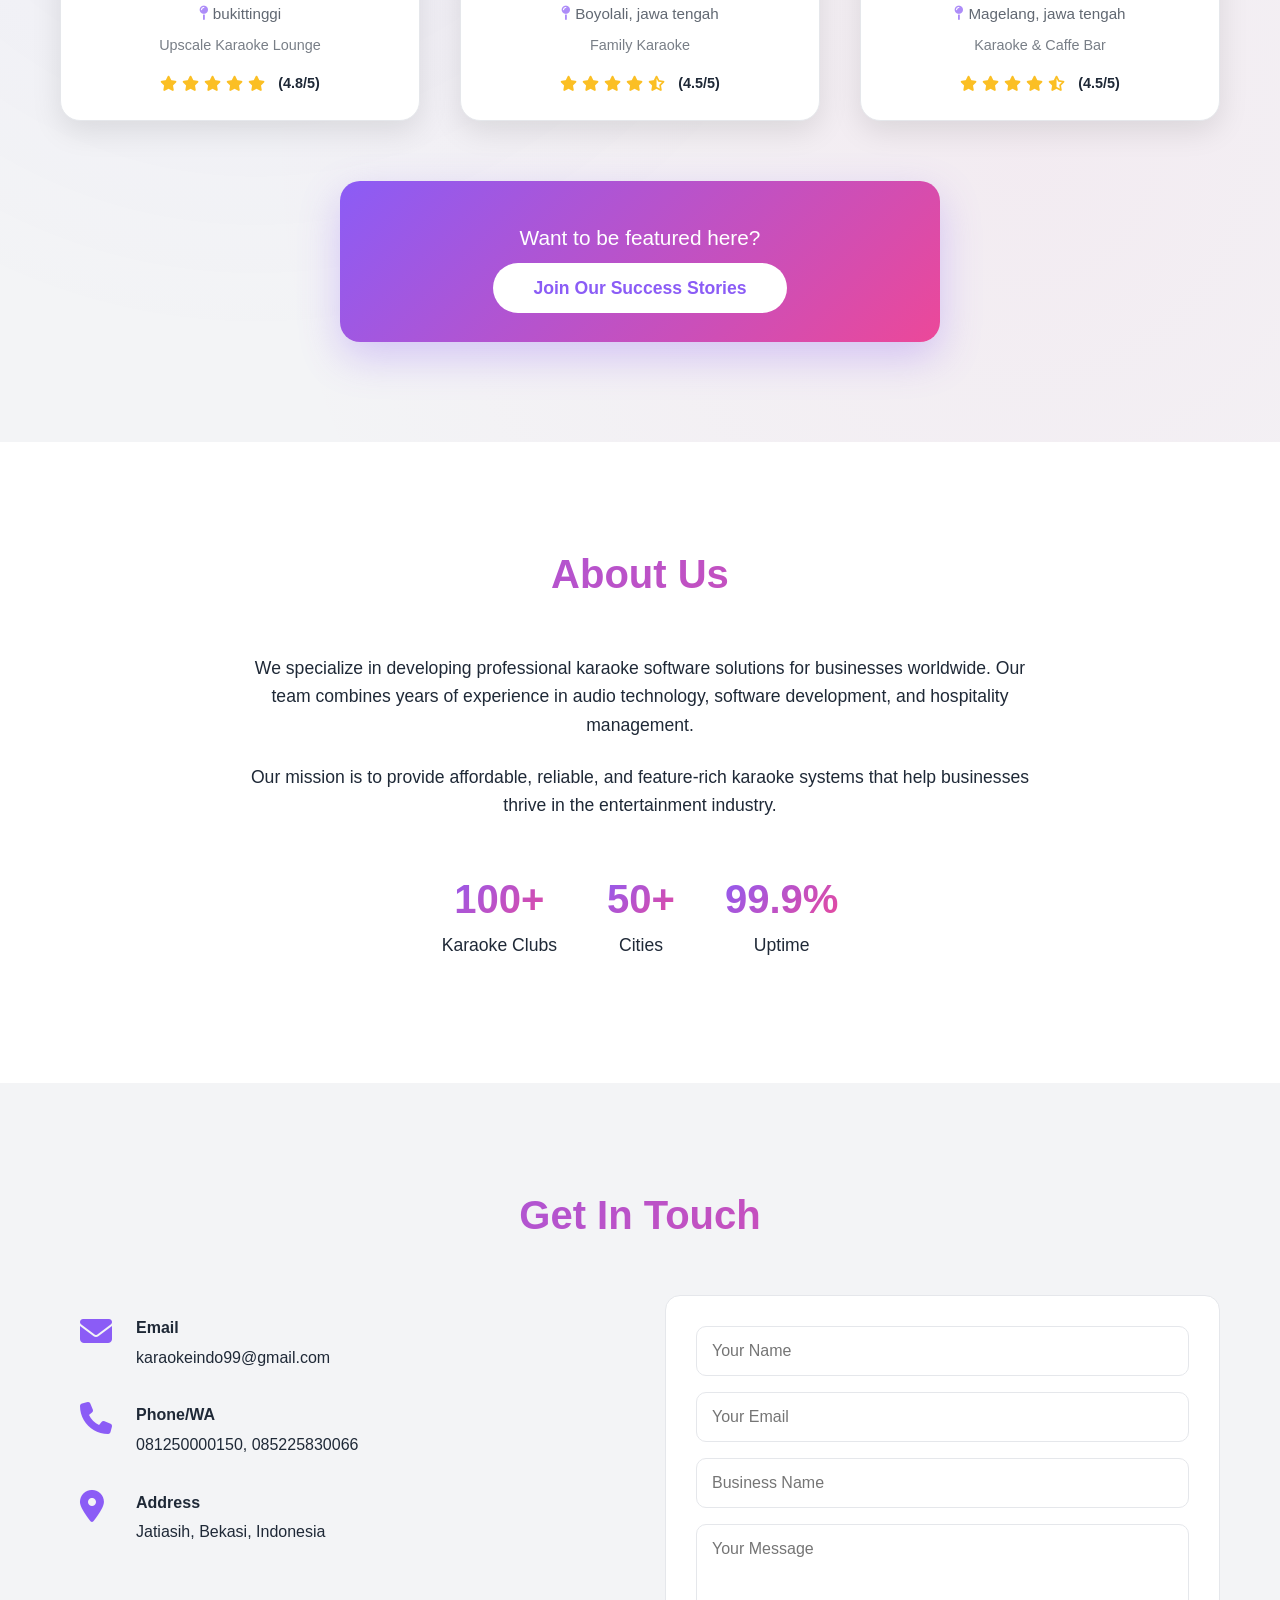
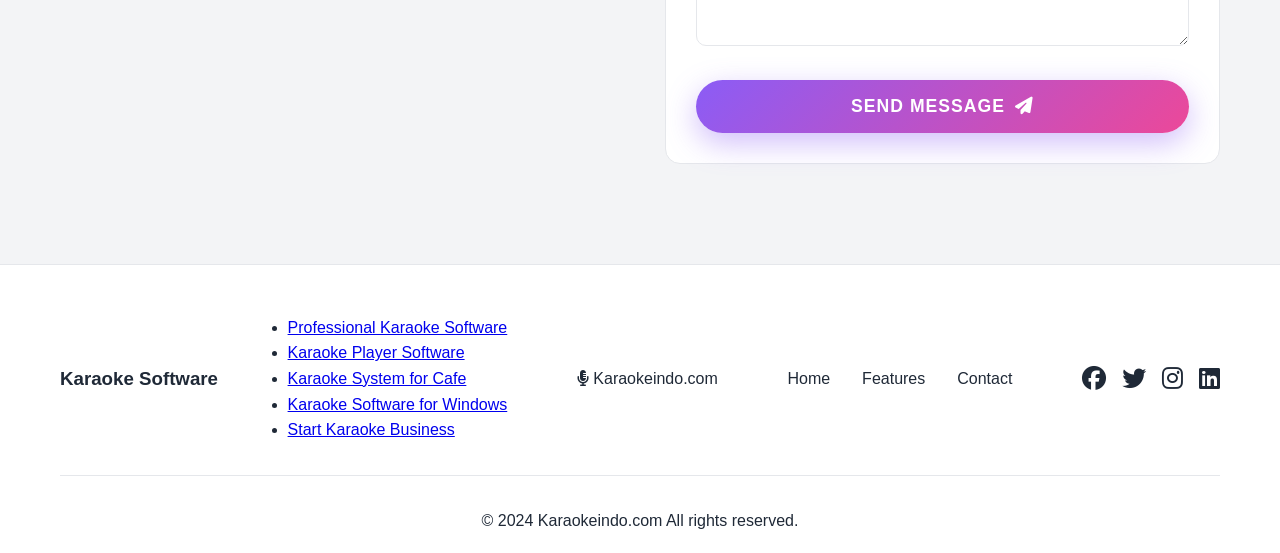
==== commit 2dd06c7e: "Update index.html" ====
--- a/index.html
+++ b/index.html
@@ -476,11 +476,13 @@
             <div class="footer-content">
                 <h3>Karaoke Software</h3>
 
-                    <a href="karaoke-software.html">Professional Karaoke Software</a><br>
-                    <a href="karaoke-player.html">Karaoke Player for PC</a><br>
-                    <a href="karaoke-system-for-cafe.html">Karaoke System for Cafe</a><br>
-                    <a href="karaoke-software-windows.html">Karaoke Software for Windows</a><br>
-                    <a href="karaoke-business.html">Start Karaoke Business</a><br>
+                   <ul class="seo-links">
+                      <li><a href="karaoke-software.html">Professional Karaoke Software</a></li>
+                      <li><a href="karaoke-player.html">Karaoke Player Software</a></li>
+                      <li><a href="karaoke-system-for-cafe.html">Karaoke System for Cafe</a></li>
+                      <li><a href="karaoke-software-windows.html">Karaoke Software for Windows</a></li>
+                      <li><a href="karaoke-business.html">Start Karaoke Business</a></li>
+                   </ul>
                     
                 <div class="footer-logo">
                     <i class="fas fa-microphone-alt"></i>
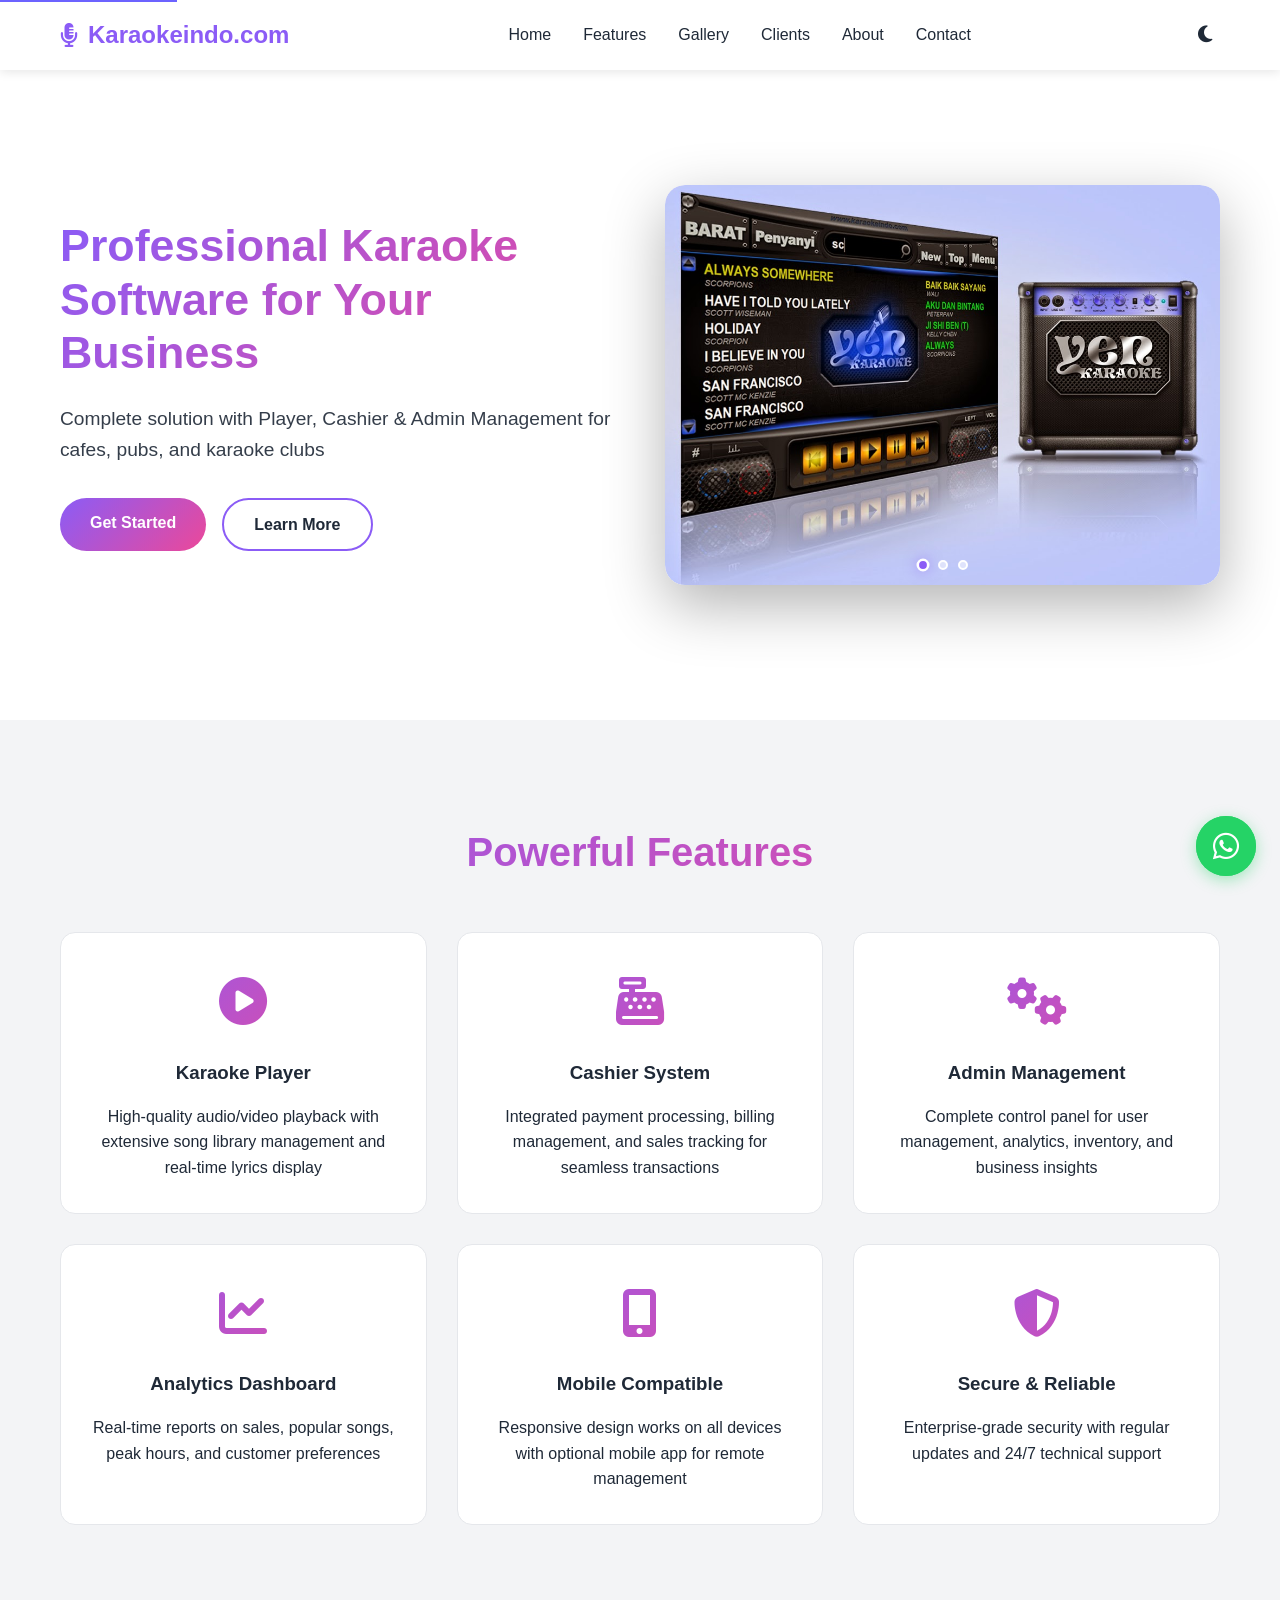
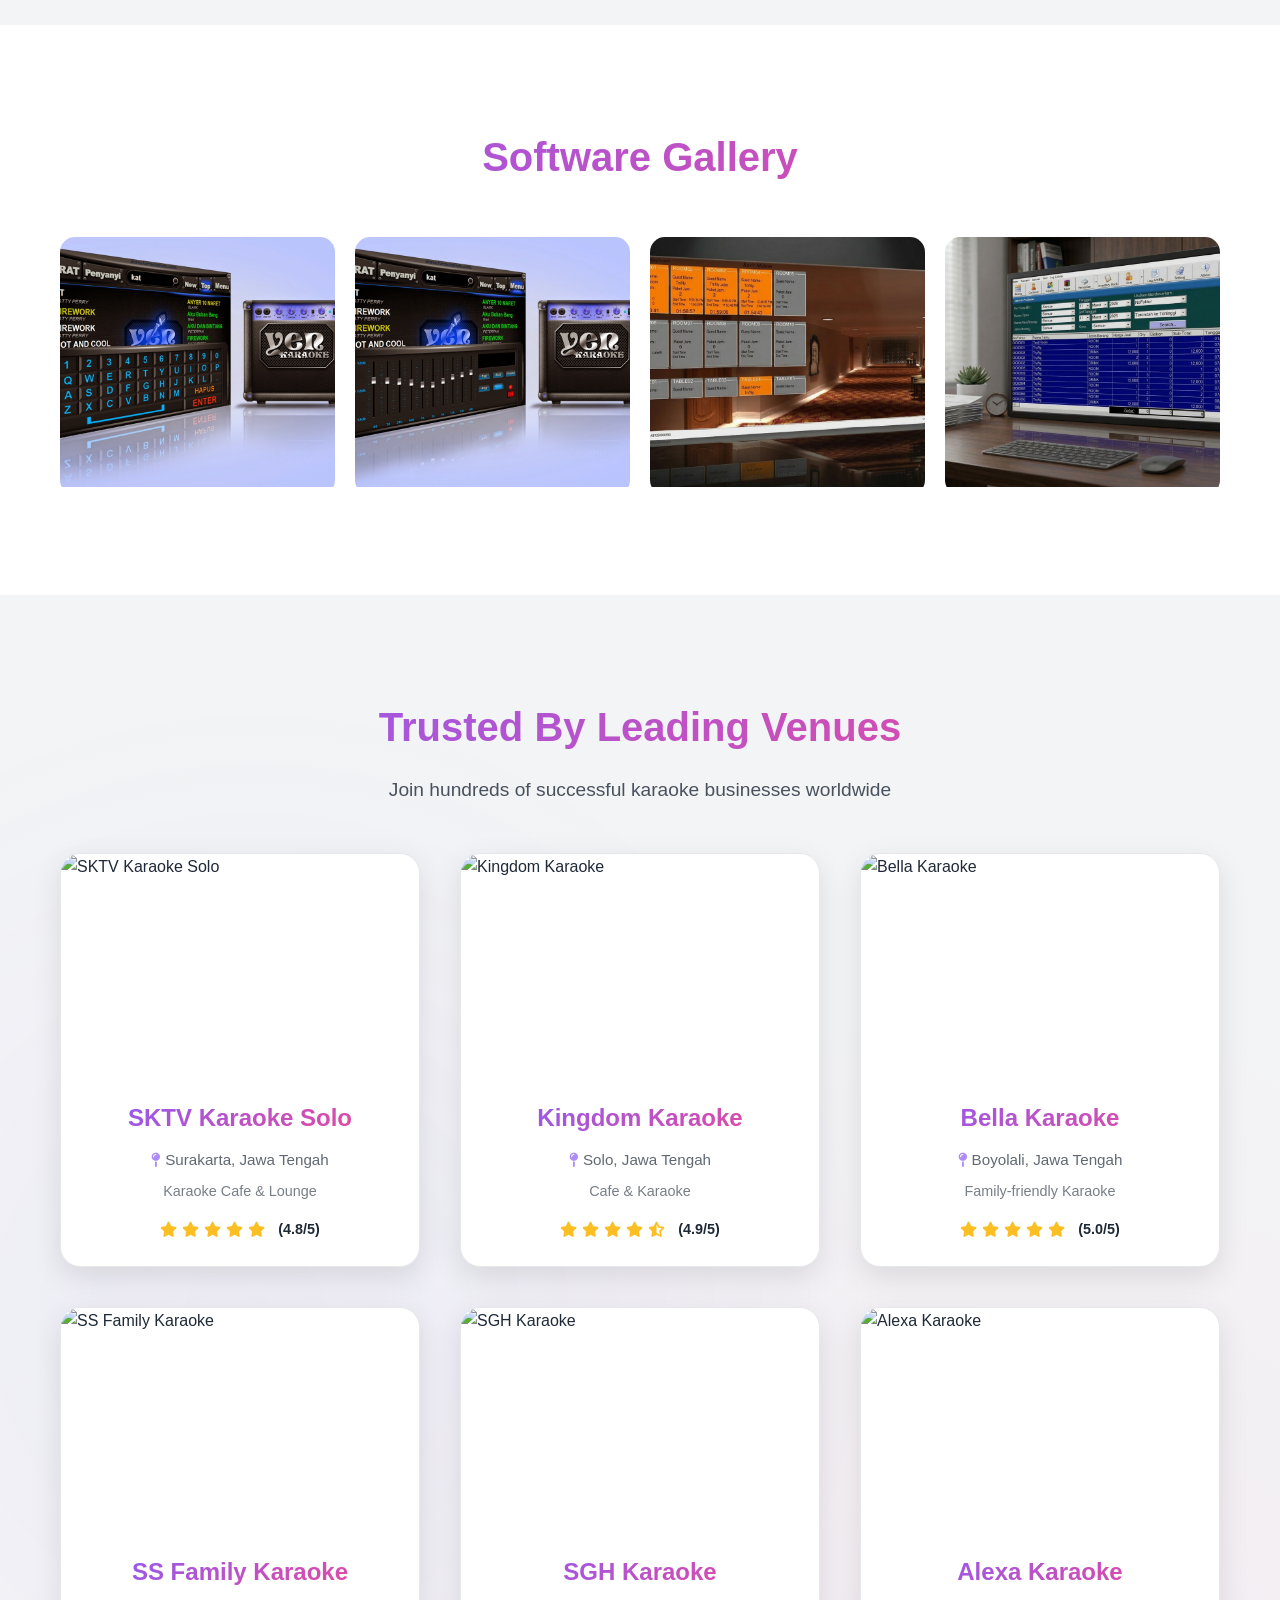
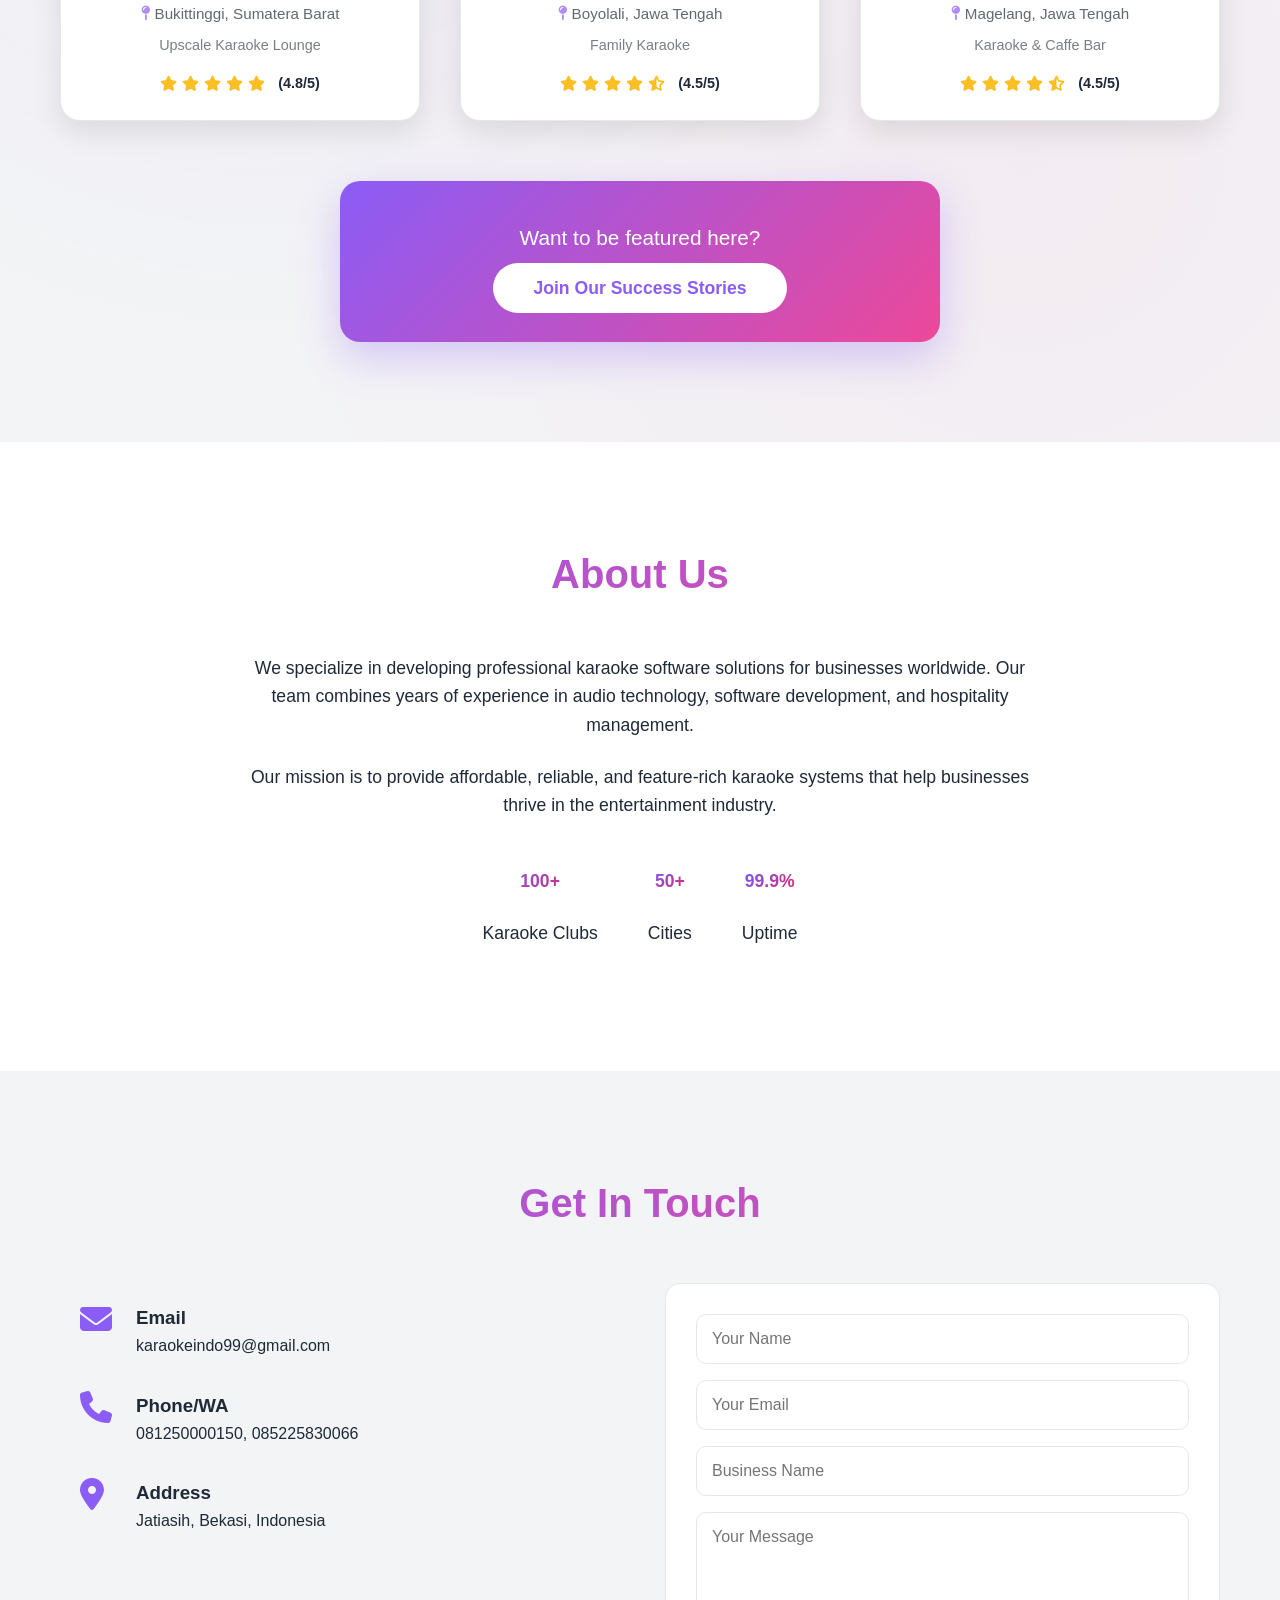
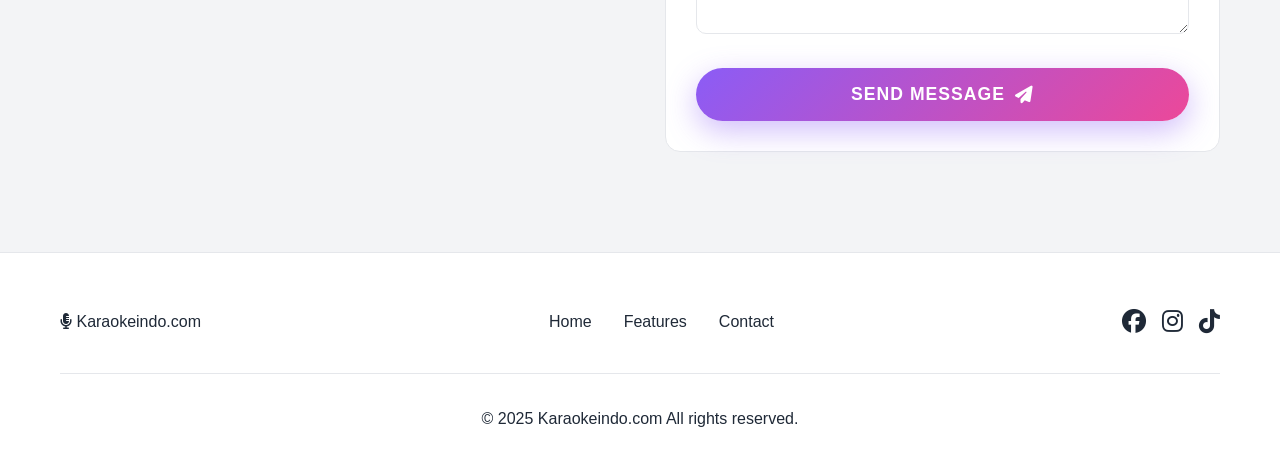
==== commit f4d7c903: "Add files via upload" ====
--- a/index.html
+++ b/index.html
@@ -3,15 +3,66 @@
 <head>
     <meta charset="UTF-8">
     <meta name="viewport" content="width=device-width, initial-scale=1.0">
-    <meta name="description" content="Professional Karaoke Software for karaoke business.">
-    <meta name="keywords" content="karaoke software, karaoke system, karaoke player">
-    <meta name="author" content="KaraokeIndo">
-    <title>KaraokePro - Professional Karaoke Software Solution</title>
+    <title>Karaokeindo.com - Professional Karaoke Software Solution</title>
+    <meta name="description" content="Karaokeindo.com provides professional karaoke software with integrated Player, Cashier & Admin Management for cafes, pubs, and karaoke clubs in Indonesia.">
+    <meta name="keywords" content="karaoke software, karaoke system, karaoke player, karaoke management, POS karaoke, karaoke Indonesia, software karaoke">
+    <meta name="robots" content="index, follow">
+    <meta name="language" content="English">
+    <link rel="canonical" href="https://karaokeindo.com/">
+
+    <!-- Favicon -->
+    <link rel="icon" type="image/png" href="images/favicon.png">
+
+    <!-- Open Graph -->
+    <meta property="og:title" content="Karaokeindo.com - Professional Karaoke Software">
+    <meta property="og:description" content="Complete karaoke software solution with Player, Cashier & Admin Management for businesses in Indonesia.">
+    <meta property="og:image" content="https://karaokeindo.com/images/Software%20Karaoke.jpg">
+    <meta property="og:url" content="https://karaokeindo.com/">
+    <meta property="og:type" content="website">
+    <meta property="og:site_name" content="Karaokeindo.com">
+
+    <!-- Twitter Card -->
+    <meta name="twitter:card" content="summary_large_image">
+    <meta name="twitter:title" content="Karaokeindo.com - Professional Karaoke Software">
+    <meta name="twitter:description" content="Complete karaoke software solution for karaoke businesses in Indonesia.">
+    <meta name="twitter:image" content="https://karaokeindo.com/images/Software%20Karaoke.jpg">
+
+    <!-- Preconnect for CDN -->
+    <link rel="preconnect" href="https://cdnjs.cloudflare.com">
+    <link rel="dns-prefetch" href="https://cdnjs.cloudflare.com">
+
     <link rel="stylesheet" href="style.css">
     <link rel="stylesheet" href="https://cdnjs.cloudflare.com/ajax/libs/font-awesome/6.4.0/css/all.min.css">
+
+    <!-- JSON-LD Structured Data -->
+    <script type="application/ld+json">
+    {
+        "@context": "https://schema.org",
+        "@type": "LocalBusiness",
+        "name": "Karaokeindo.com",
+        "description": "Professional karaoke software solutions for businesses",
+        "url": "https://karaokeindo.com",
+        "email": "karaokeindo99@gmail.com",
+        "telephone": ["+6281250000150", "+6285225830066"],
+        "address": {
+            "@type": "PostalAddress",
+            "addressLocality": "Bekasi",
+            "addressRegion": "Jawa Barat",
+            "addressCountry": "ID"
+        },
+        "areaServed": "Indonesia"
+    }
+    </script>
 </head>
 <body>
+    <div class="whatsapp-container">
+        	<span class="whatsapp-text">Please contact us</span>
+    		<a href="https://wa.me/+6281398952550?text=Hallo,%20Saya%20mau%20tanya-tanya%20mengenai%20software%20karaokenya." class="whatsapp-float" id="whatsappButton" target="_blank" rel="noopener noreferrer">
+        		<i class="fab fa-whatsapp"></i>
+    		</a>
+	</div>
     <!-- Navigation -->
+    <header>
     <nav class="navbar">
         <div class="nav-container">
             <div class="logo">
@@ -29,14 +80,18 @@
             <button class="theme-toggle" id="themeToggle" type="button" aria-label="Toggle theme">
                 <i class="fas fa-moon"></i>
             </button>
-            <div class="hamburger">
+            <div class="hamburger" role="button" aria-label="Toggle navigation" aria-expanded="false" tabindex="0">
                 <span></span>
                 <span></span>
                 <span></span>
             </div>
         </div>
     </nav>
-
+    </header>
+
+    <a href="#home" class="skip-link">Skip to main content</a>
+
+    <main>
     <!-- Hero Section -->
     <section id="home" class="hero">
         <div class="hero-content">
@@ -128,27 +183,27 @@
             <h2 class="section-title">Software Gallery</h2>
             <div class="gallery-grid">
                 <div class="gallery-item">
-                    <img src="images/Software Karaoke2.jpg" alt="Player Interface">
+                    <img src="images/Software Karaoke2.jpg" alt="KaraokePro cashier dashboard interface">
                     <div class="gallery-overlay">
-                        <h4>Player Interface</h4>
+                        <h3>Player Interface</h3>
                     </div>
                 </div>
                 <div class="gallery-item">
-                    <img src="images/Software Karaoke1.jpg" alt="Player Interface">
+                    <img src="images/Software Karaoke1.jpg" alt="KaraokePro player interface showing song selection">
                     <div class="gallery-overlay">
-                        <h4>Player Interface</h4>
+                        <h3>Player Interface</h3>
                     </div>
                 </div>
                 <div class="gallery-item">
-                    <img src="images/KasirKaraoke.jpg" alt="Cashier Dashboard">
+                    <img src="images/KasirKaraoke.jpg" alt="KaraokePro cashier system for billing">
                     <div class=" gallery-overlay">
-                        <h4>Cashier Dashboard</h4>
+                        <h3>Cashier Dashboard</h3>
                     </div>
                 </div>
                 <div class="gallery-item">
-                    <img src="images/AdminKaraoke.jpg" alt="Admin Panel">
+                    <img src="images/AdminKaraoke.jpg" alt="KaraokePro admin management panel">
                     <div class="gallery-overlay">
-                        <h4>Admin Panel</h4>
+                        <h3>Admin Panel</h3>
                     </div>
                 </div>
                 <!-- <div class="gallery-item">
@@ -171,19 +226,19 @@
                 <!-- Client 1 -->
                 <div class="client-card">
                     <div class="client-image">
-                        <img src="clients/SKTV_solo.jpg" alt="SKTV Karaoke Solo">
+                        <img src="Clients/SKTV_solo.jpg" alt="SKTV Karaoke Solo">
                         <div class="client-overlay">
                             <div class="client-links">
-                                <a href="https://maps.app.goo.gl/Pt4Yz8JXYaVW2ELu6" target="_blank" title="View on Google Maps">
+                                <a href="https://maps.app.goo.gl/Pt4Yz8JXYaVW2ELu6" target="_blank" rel="noopener noreferrer" title="View on Google Maps">
                                     <i class="fas fa-map-marker-alt"></i>
                                 </a>
-                                <a href="https://www.instagram.com/sktv.karaoke/" target="_blank" title="Instagram">
+                                <a href="https://www.instagram.com/sktv.karaoke/" target="_blank" rel="noopener noreferrer" title="Instagram">
                                     <i class="fab fa-instagram"></i>
                                 </a>
-                                <a href="https://www.facebook.com/sktv.purwosari.solo" target="_blank" title="Facebook">
+                                <a href="https://www.facebook.com/sktv.purwosari.solo" target="_blank" rel="noopener noreferrer" title="Facebook">
                                     <i class="fab fa-facebook"></i>
                                 </a>
-                                <a href="https://share.google/3PrW9IiRfuXzG1pFW" target="_blank" title="Website">
+                                <a href="https://share.google/3PrW9IiRfuXzG1pFW" target="_blank" rel="noopener noreferrer" title="Website">
                                     <i class="fas fa-globe"></i>
                                 </a>
                             </div>
@@ -207,20 +262,17 @@
                 <!-- Client 2 -->
                 <div class="client-card">
                     <div class="client-image">
-                        <img src="clients/Kingdom.jpg" alt="Kingdom Karaoke">
+                        <img src="Clients/Kingdom.jpg" alt="Kingdom Karaoke">
                         <div class="client-overlay">
                             <div class="client-links">
-                                <a href="https://maps.app.goo.gl/JB4St58hhqmfkTh68" target="_blank" title="View on Google Maps">
+                                <a href="https://maps.app.goo.gl/JB4St58hhqmfkTh68" target="_blank" rel="noopener noreferrer" title="View on Google Maps">
                                     <i class="fas fa-map-marker-alt"></i>
                                 </a>
-                                <a href="https://www.instagram.com/kingdomkaraoke/" target="_blank" title="Instagram">
+                                <a href="https://www.instagram.com/kingdomkaraoke/" target="_blank" rel="noopener noreferrer" title="Instagram">
                                     <i class="fab fa-instagram"></i>
                                 </a>
-                                <a href="https://share.google/ZJ3UefNq8ngmqKGeq" target="_blank" title="Facebook">
+                                <a href="https://share.google/ZJ3UefNq8ngmqKGeq" target="_blank" rel="noopener noreferrer" title="Facebook">
                                     <i class="fab fa-facebook"></i>
-                                </a>
-                                <a href="https://share.google/ZJ3UefNq8ngmqKGeq" target="_blank" title="Website">
-                                    <i class="fas fa-globe"></i>
                                 </a>
                             </div>
                         </div>
@@ -243,20 +295,17 @@
                 <!-- Client 3 -->
                 <div class="client-card">
                     <div class="client-image">
-                        <img src="clients/bella.jpg" alt="Bella Karaoke">
+                        <img src="Clients/bella.jpg" alt="Bella Karaoke">
                         <div class="client-overlay">
                             <div class="client-links">
-                                <a href="https://maps.google.com/?q=VoiceBox+Club+Tokyo" target="_blank" title="View on Google Maps">
+                                <a href="https://maps.google.com/?q=Bella+Karaoke+Boyolali" target="_blank" rel="noopener noreferrer" title="View on Google Maps">
                                     <i class="fas fa-map-marker-alt"></i>
                                 </a>
-                                <a href="https://www.instagram.com/bellafamilykaraoke/" target="_blank" title="Instagram">
+                                <a href="https://www.instagram.com/bellafamilykaraoke/" target="_blank" rel="noopener noreferrer" title="Instagram">
                                     <i class="fab fa-instagram"></i>
                                 </a>
-                                <a href="https://share.google/d4yid9RmnCde6lwqP" target="_blank" title="Facebook">
+                                <a href="https://share.google/d4yid9RmnCde6lwqP" target="_blank" rel="noopener noreferrer" title="Facebook">
                                     <i class="fab fa-facebook"></i>
-                                </a>
-                                <a href="https://share.google/d4yid9RmnCde6lwqP" target="_blank" title="Website">
-                                    <i class="fas fa-globe"></i>
                                 </a>
                             </div>
                         </div>
@@ -279,27 +328,24 @@
                 <!-- Client 4 -->
                 <div class="client-card">
                     <div class="client-image">
-                        <img src="clients/SS.jpg" alt="SS Family Karaoke">
+                        <img src="Clients/SS.jpg" alt="SS Family Karaoke">
                         <div class="client-overlay">
                             <div class="client-links">
-                                <a href="https://maps.app.goo.gl/U84m5ZDRnQJ9tamm8" target="_blank" title="View on Google Maps">
+                                <a href="https://maps.app.goo.gl/U84m5ZDRnQJ9tamm8" target="_blank" rel="noopener noreferrer" title="View on Google Maps">
                                     <i class="fas fa-map-marker-alt"></i>
                                 </a>
-                                <a href="https://www.instagram.com/explore/locations/2045974435620761/ss-family-karaoke-bukittinggi/" target="_blank" title="Instagram">
+                                <a href="https://www.instagram.com/explore/locations/2045974435620761/ss-family-karaoke-bukittinggi/" target="_blank" rel="noopener noreferrer" title="Instagram">
                                     <i class="fab fa-instagram"></i>
                                 </a>
-                                <a href="https://www.tiktok.com/discover/ss-family-karaoke-bukittinggi" target="_blank" title="tiktok">
+                                <a href="https://www.tiktok.com/discover/ss-family-karaoke-bukittinggi" target="_blank" rel="noopener noreferrer" title="TikTok">
                                     <i class="fab fa-tiktok"></i>
-                                </a>
-                                <a href="https://share.google/7pJGUZ0QpkW3JXHjw" target="_blank" title="Website">
-                                    <i class="fas fa-globe"></i>
                                 </a>
                             </div>
                         </div>
                     </div>
                     <div class="client-info">
                         <h3>SS Family Karaoke</h3>
-                        <p class="client-location"><i class="fas fa-map-pin"></i> bukittinggi</p>
+                        <p class="client-location"><i class="fas fa-map-pin"></i> Bukittinggi, Sumatera Barat</p>
                         <p class="client-type">Upscale Karaoke Lounge</p>
                         <div class="client-rating">
                             <i class="fas fa-star"></i>
@@ -315,27 +361,21 @@
                 <!-- Client 5 -->
                 <div class="client-card">
                     <div class="client-image">
-                        <img src="clients/sgh.jpg" alt="SGH Karaoke">
+                        <img src="Clients/sgh.jpg" alt="SGH Karaoke">
                         <div class="client-overlay">
                             <div class="client-links">
-                                <a href="https://maps.app.goo.gl/JB4St58hhqmfkTh68" target="_blank" title="View on Google Maps">
-                                    <i class="fas fa-map-marker-alt"></i>
-                                </a>
-                                <a href="https://www.instagram.com/sgh.karaoke_/" target="_blank" title="Instagram">
+                                <a href="https://www.instagram.com/sgh.karaoke_/" target="_blank" rel="noopener noreferrer" title="Instagram">
                                     <i class="fab fa-instagram"></i>
                                 </a>
-                                <a href="https://www.facebook.com/sgh.familykaraoke/" target="_blank" title="Facebook">
+                                <a href="https://www.facebook.com/sgh.familykaraoke/" target="_blank" rel="noopener noreferrer" title="Facebook">
                                     <i class="fab fa-facebook"></i>
                                 </a>
-                                <a href="https://share.google/f9ieELpG9HrLdpiuo" target="_blank" title="Website">
-                                    <i class="fas fa-globe"></i>
-                                </a>
                             </div>
                         </div>
                     </div>
                     <div class="client-info">
-                        <h3>Kingdom Karaoke</h3>
-                        <p class="client-location"><i class="fas fa-map-pin"></i> Boyolali, jawa tengah</p>
+                        <h3>SGH Karaoke</h3>
+                        <p class="client-location"><i class="fas fa-map-pin"></i> Boyolali, Jawa Tengah</p>
                         <p class="client-type">Family Karaoke</p>
                         <div class="client-rating">
                             <i class="fas fa-star"></i>
@@ -351,19 +391,16 @@
                 <!-- Client 6 -->
                 <div class="client-card">
                     <div class="client-image">
-                        <img src="clients/Alexa.jpg" alt="Alexa Karaoke">
+                        <img src="Clients/Alexa.jpg" alt="Alexa Karaoke">
                         <div class="client-overlay">
                             <div class="client-links">
-                                <a href="https://maps.app.goo.gl/JB4St58hhqmfkTh68" target="_blank" title="View on Google Maps">
-                                    <i class="fas fa-map-marker-alt"></i>
-                                </a>
-                                <a href="https://www.instagram.com/alexa_magelang/" target="_blank" title="Instagram">
+                                <a href="https://www.instagram.com/alexa_magelang/" target="_blank" rel="noopener noreferrer" title="Instagram">
                                     <i class="fab fa-instagram"></i>
                                 </a>
-                                <a href="https://www.tiktok.com/@alexakarokemagelang" target="_blank" title="TikTok">
+                                <a href="https://www.tiktok.com/@alexakarokemagelang" target="_blank" rel="noopener noreferrer" title="TikTok">
                                     <i class="fab fa-tiktok"></i>
                                 </a>
-                                <a href="https://www.facebook.com/Alexakaraoke.org" target="_blank" title="Facebook">
+                                <a href="https://www.facebook.com/Alexakaraoke.org" target="_blank" rel="noopener noreferrer" title="Facebook">
                                     <i class="fab fa-facebook"></i>
                                 </a>
                             </div>
@@ -371,7 +408,7 @@
                     </div>
                     <div class="client-info">
                         <h3>Alexa Karaoke</h3>
-                        <p class="client-location"><i class="fas fa-map-pin"></i> Magelang, jawa tengah</p>
+                        <p class="client-location"><i class="fas fa-map-pin"></i> Magelang, Jawa Tengah</p>
                         <p class="client-type">Karaoke & Caffe Bar</p>
                         <div class="client-rating">
                             <i class="fas fa-star"></i>
@@ -403,15 +440,15 @@
                     <p>Our mission is to provide affordable, reliable, and feature-rich karaoke systems that help businesses thrive in the entertainment industry.</p>
                     <div class="stats">
                         <div class="stat-item">
-                            <h3>100+</h3>
+                            <p class="stat-number">100+</p>
                             <p>Karaoke Clubs</p>
                         </div>
                         <div class="stat-item">
-                            <h3>50+</h3>
+                            <p class="stat-number">50+</p>
                             <p>Cities</p>
                         </div>
                         <div class="stat-item">
-                            <h3>99.9%</h3>
+                            <p class="stat-number">99.9%</p>
                             <p>Uptime</p>
                         </div>
                     </div>
@@ -429,37 +466,45 @@
                     <div class="contact-item">
                         <i class="fas fa-envelope"></i>
                         <div>
-                            <h4>Email</h4>
+                            <h3>Email</h3>
                             <p>karaokeindo99@gmail.com</p>
                         </div>
                     </div>
                     <div class="contact-item">
                         <i class="fas fa-phone"></i>
                         <div>
-                            <h4>Phone/WA</h4>
+                            <h3>Phone/WA</h3>
                             <p>081250000150, 085225830066</p>
                         </div>
                     </div>
                     <div class="contact-item">
                         <i class="fas fa-map-marker-alt"></i>
                         <div>
-                            <h4>Address</h4>
+                            <h3>Address</h3>
                             <p>Jatiasih, Bekasi, Indonesia</p>
                         </div>
                     </div>
                 </div>
-                <form class="contact-form" id="contactForm" name="contact" method="POST" action="https://formspree.io/f/xeergzgd">
+                <form class="contact-form" id="contactForm" name="contact" method="POST" action="https://api.web3forms.com/submit">
+                    <input type="hidden" name="access_key" value="81f28fd6-acf5-470e-86b1-4432d46fd203">
+                    <input type="hidden" name="subject" value="New Message from Karaokeindo.com">
+                    <input type="hidden" name="from_name" value="Karaokeindo Website">
+                    <input type="checkbox" name="botcheck" class="hidden" style="display: none;">
                     <div class="form-group">
-                        <input type="text" name="user_name" placeholder="Your Name" required>
+                        <label for="user_name" class="sr-only">Your Name</label>
+                        <input type="text" id="user_name" name="user_name" placeholder="Your Name" required>
                     </div>
                     <div class="form-group">
-                        <input type="email" name="user_email" placeholder="Your Email" required>
+                        <label for="user_email" class="sr-only">Your Email</label>
+                        <input type="email" id="user_email" name="user_email" placeholder="Your Email" required>
                     </div>
                     <div class="form-group">
-                        <input type="text" name="business_name" placeholder="Business Name">
+                        <label for="business_name" class="sr-only">Business Name</label>
+                        <input type="text" id="business_name" name="business_name" placeholder="Business Name">
                     </div>
                     <div class="form-group">
-                        <textarea name="message" placeholder="Your Message" rows="5" required></textarea>
+                        <label for="message" class="sr-only">Your Message</label>
+                        <textarea id="message" name="message" placeholder="Your Message" rows="5" required></textarea>
                     </div>
                     <button type="submit" class="btn btn-primary submit-btn">
                         <span>Send Message</span>
@@ -469,21 +514,12 @@
             </div>
         </div>
     </section>
+    </main>
 
     <!-- Footer -->
     <footer class="footer">
         <div class="container">
             <div class="footer-content">
-                <h3>Karaoke Software</h3>
-
-                   <ul class="seo-links">
-                      <li><a href="karaoke-software.html">Professional Karaoke Software</a></li>
-                      <li><a href="karaoke-player.html">Karaoke Player Software</a></li>
-                      <li><a href="karaoke-system-for-cafe.html">Karaoke System for Cafe</a></li>
-                      <li><a href="karaoke-software-windows.html">Karaoke Software for Windows</a></li>
-                      <li><a href="karaoke-business.html">Start Karaoke Business</a></li>
-                   </ul>
-                    
                 <div class="footer-logo">
                     <i class="fas fa-microphone-alt"></i>
                     <span>Karaokeindo.com</span>
@@ -494,21 +530,18 @@
                     <a href="#contact">Contact</a>
                 </div>
                 <div class="footer-social">
-                    <a href="#"><i class="fab fa-facebook"></i></a>
-                    <a href="#"><i class="fab fa-twitter"></i></a>
-                    <a href="#"><i class="fab fa-instagram"></i></a>
-                    <a href="#"><i class="fab fa-linkedin"></i></a>
+                    <!-- Replace # with actual social media URLs -->
+                    <a href="#" aria-label="Facebook"><i class="fab fa-facebook"></i></a>
+                    <a href="#" aria-label="Instagram"><i class="fab fa-instagram"></i></a>
+                    <a href="#" aria-label="TikTok"><i class="fab fa-tiktok"></i></a>
                 </div>
             </div>
             <div class="footer-bottom">
-                <p>&copy; 2024 Karaokeindo.com All rights reserved.</p>
+                <p>&copy; 2025 Karaokeindo.com All rights reserved.</p>
             </div>
         </div>
     </footer>
 
     <script src="script.js"></script>
 </body>
-
-</html>
-
-
+</html>
--- a/style.css
+++ b/style.css
@@ -1053,4 +1053,136 @@
         font-size: 1rem;
         width: 100%;
     }
+}
+
+/* ========== WHATSAPP FLOATING BUTTON ========== */
+.whatsapp-container {
+    position: fixed;
+    bottom: 24px;
+    right: 24px;
+    z-index: 9999;
+    display: flex;
+    align-items: center;
+    gap: 10px;
+}
+
+.whatsapp-text {
+    background: #fff;
+    color: #333;
+    padding: 8px 14px;
+    border-radius: 8px;
+    font-size: 0.85rem;
+    font-weight: 500;
+    box-shadow: 0 2px 10px rgba(0, 0, 0, 0.15);
+    white-space: nowrap;
+    opacity: 0;
+    transform: translateX(10px);
+    transition: opacity 0.3s, transform 0.3s;
+    pointer-events: none;
+}
+
+.whatsapp-container:hover .whatsapp-text {
+    opacity: 1;
+    transform: translateX(0);
+}
+
+.whatsapp-float {
+    display: flex;
+    align-items: center;
+    justify-content: center;
+    width: 60px;
+    height: 60px;
+    background: #25D366;
+    border-radius: 50%;
+    box-shadow: 0 4px 15px rgba(37, 211, 102, 0.4);
+    text-decoration: none;
+    transition: transform 0.3s, box-shadow 0.3s;
+}
+
+.whatsapp-float i {
+    color: #fff;
+    font-size: 30px;
+}
+
+.whatsapp-float:hover {
+    transform: scale(1.1);
+    box-shadow: 0 6px 20px rgba(37, 211, 102, 0.6);
+}
+
+.whatsapp-float::before {
+    content: '';
+    position: absolute;
+    width: 60px;
+    height: 60px;
+    border-radius: 50%;
+    background: #25D366;
+    animation: whatsappPulse 1.5s infinite;
+    z-index: -1;
+}
+
+@keyframes whatsappPulse {
+    0% { transform: scale(1); opacity: 0.6; }
+    100% { transform: scale(1.5); opacity: 0; }
+}
+
+@media (max-width: 768px) {
+    .whatsapp-container {
+        bottom: 16px;
+        right: 16px;
+    }
+    .whatsapp-float {
+        width: 52px;
+        height: 52px;
+    }
+    .whatsapp-float i {
+        font-size: 26px;
+    }
+    .whatsapp-float::before {
+        width: 52px;
+        height: 52px;
+    }
+    .whatsapp-text {
+        display: none;
+    }
+}
+
+/* ========== ACCESSIBILITY ========== */
+.sr-only {
+    position: absolute;
+    width: 1px;
+    height: 1px;
+    padding: 0;
+    margin: -1px;
+    overflow: hidden;
+    clip: rect(0, 0, 0, 0);
+    white-space: nowrap;
+    border: 0;
+}
+
+.skip-link {
+    position: absolute;
+    top: -40px;
+    left: 0;
+    background: #6c63ff;
+    color: #fff;
+    padding: 8px 16px;
+    z-index: 10000;
+    transition: top 0.3s;
+    text-decoration: none;
+    font-weight: 500;
+}
+
+.skip-link:focus {
+    top: 0;
+}
+
+/* ========== STAT NUMBERS ========== */
+.stat-number {
+    font-size: 2.5rem;
+    font-weight: 700;
+    background: linear-gradient(135deg, #6c63ff, #e91e63);
+    -webkit-background-clip: text;
+    -webkit-text-fill-color: transparent;
+    background-clip: text;
+    margin-bottom: 5px;
 }
